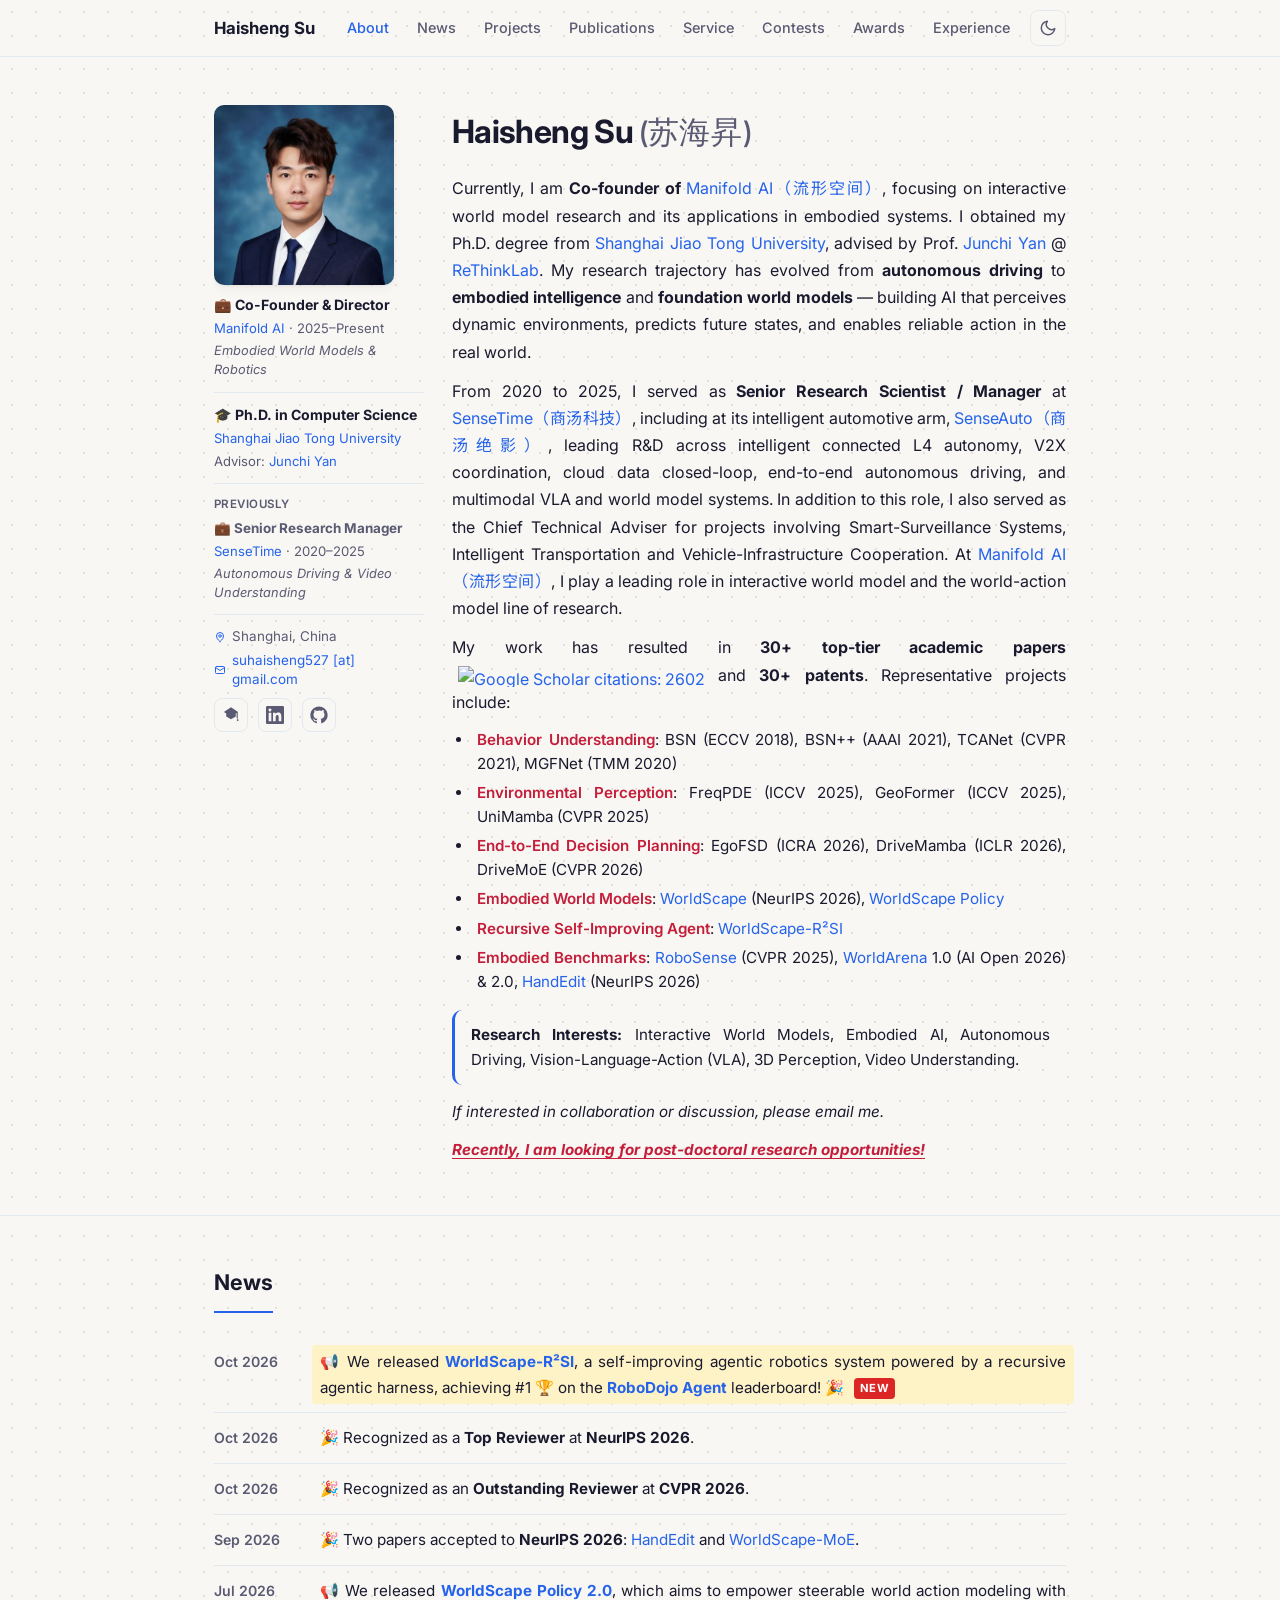
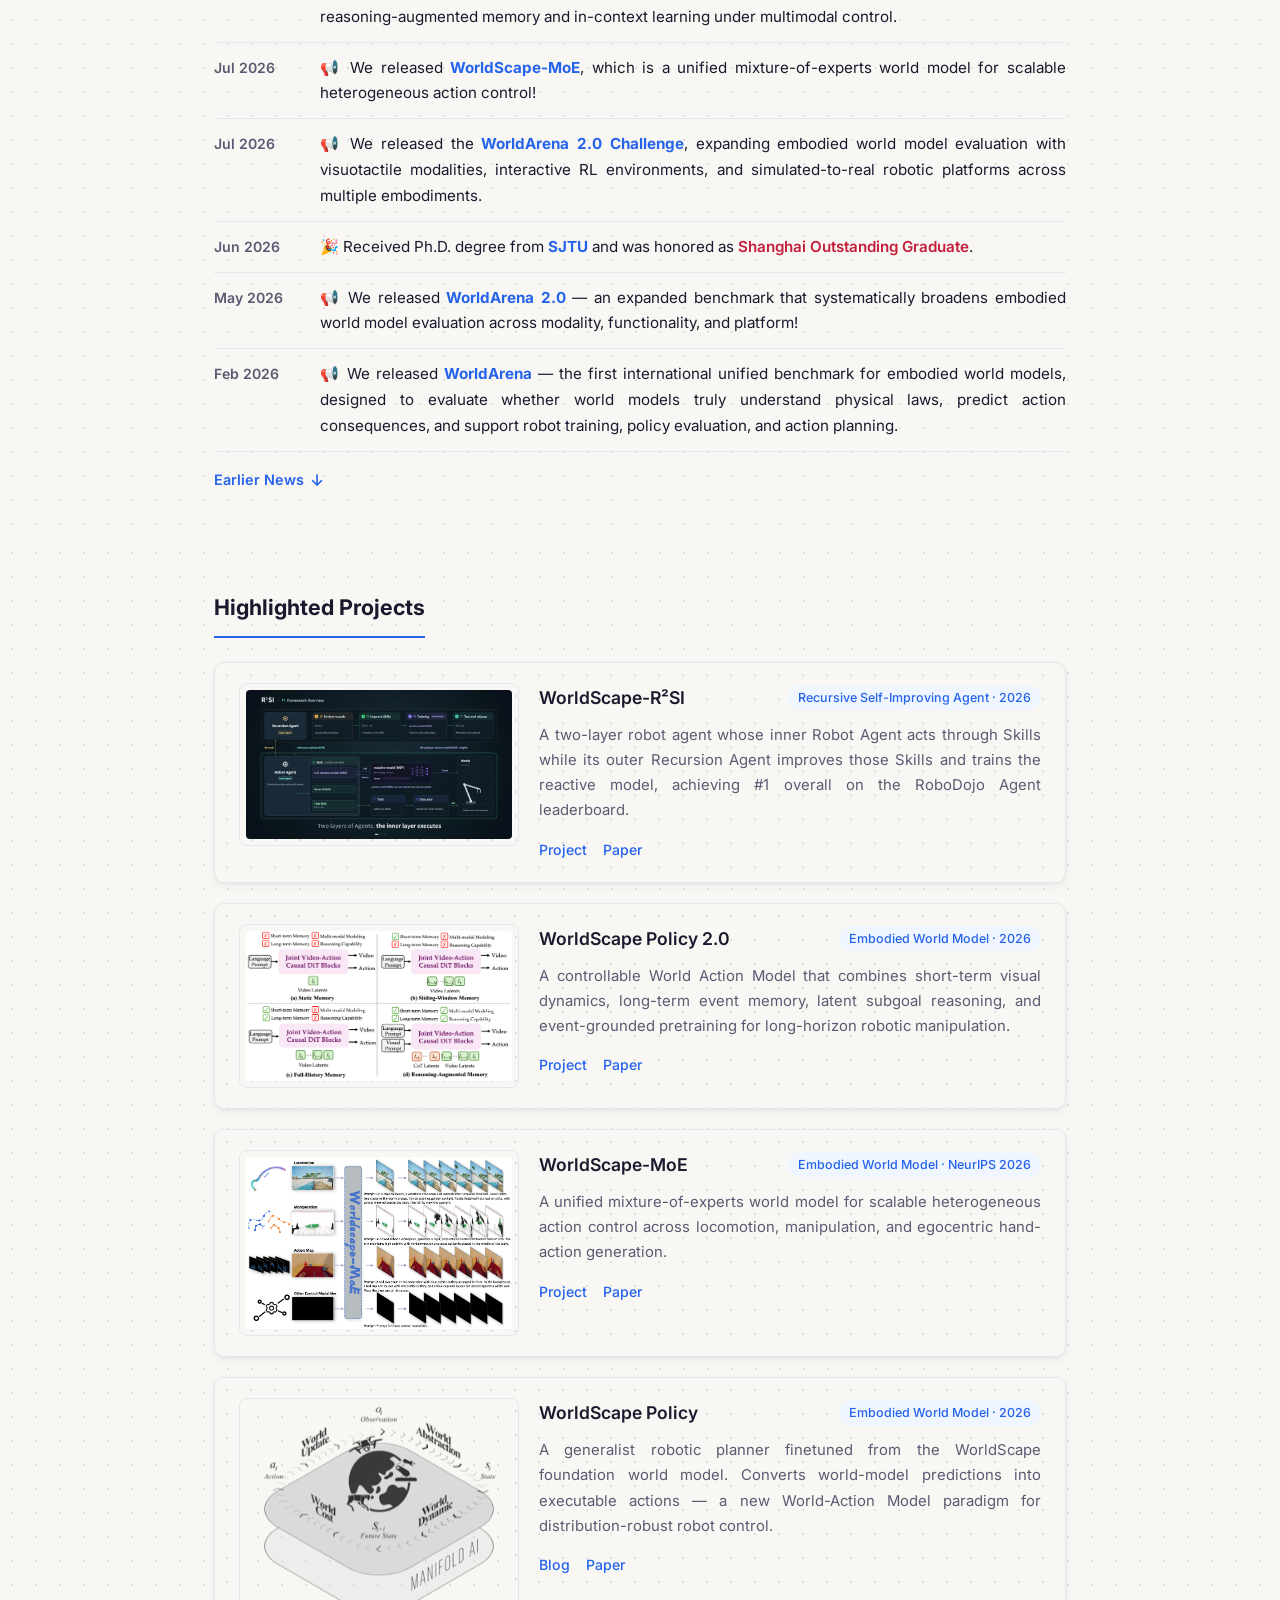
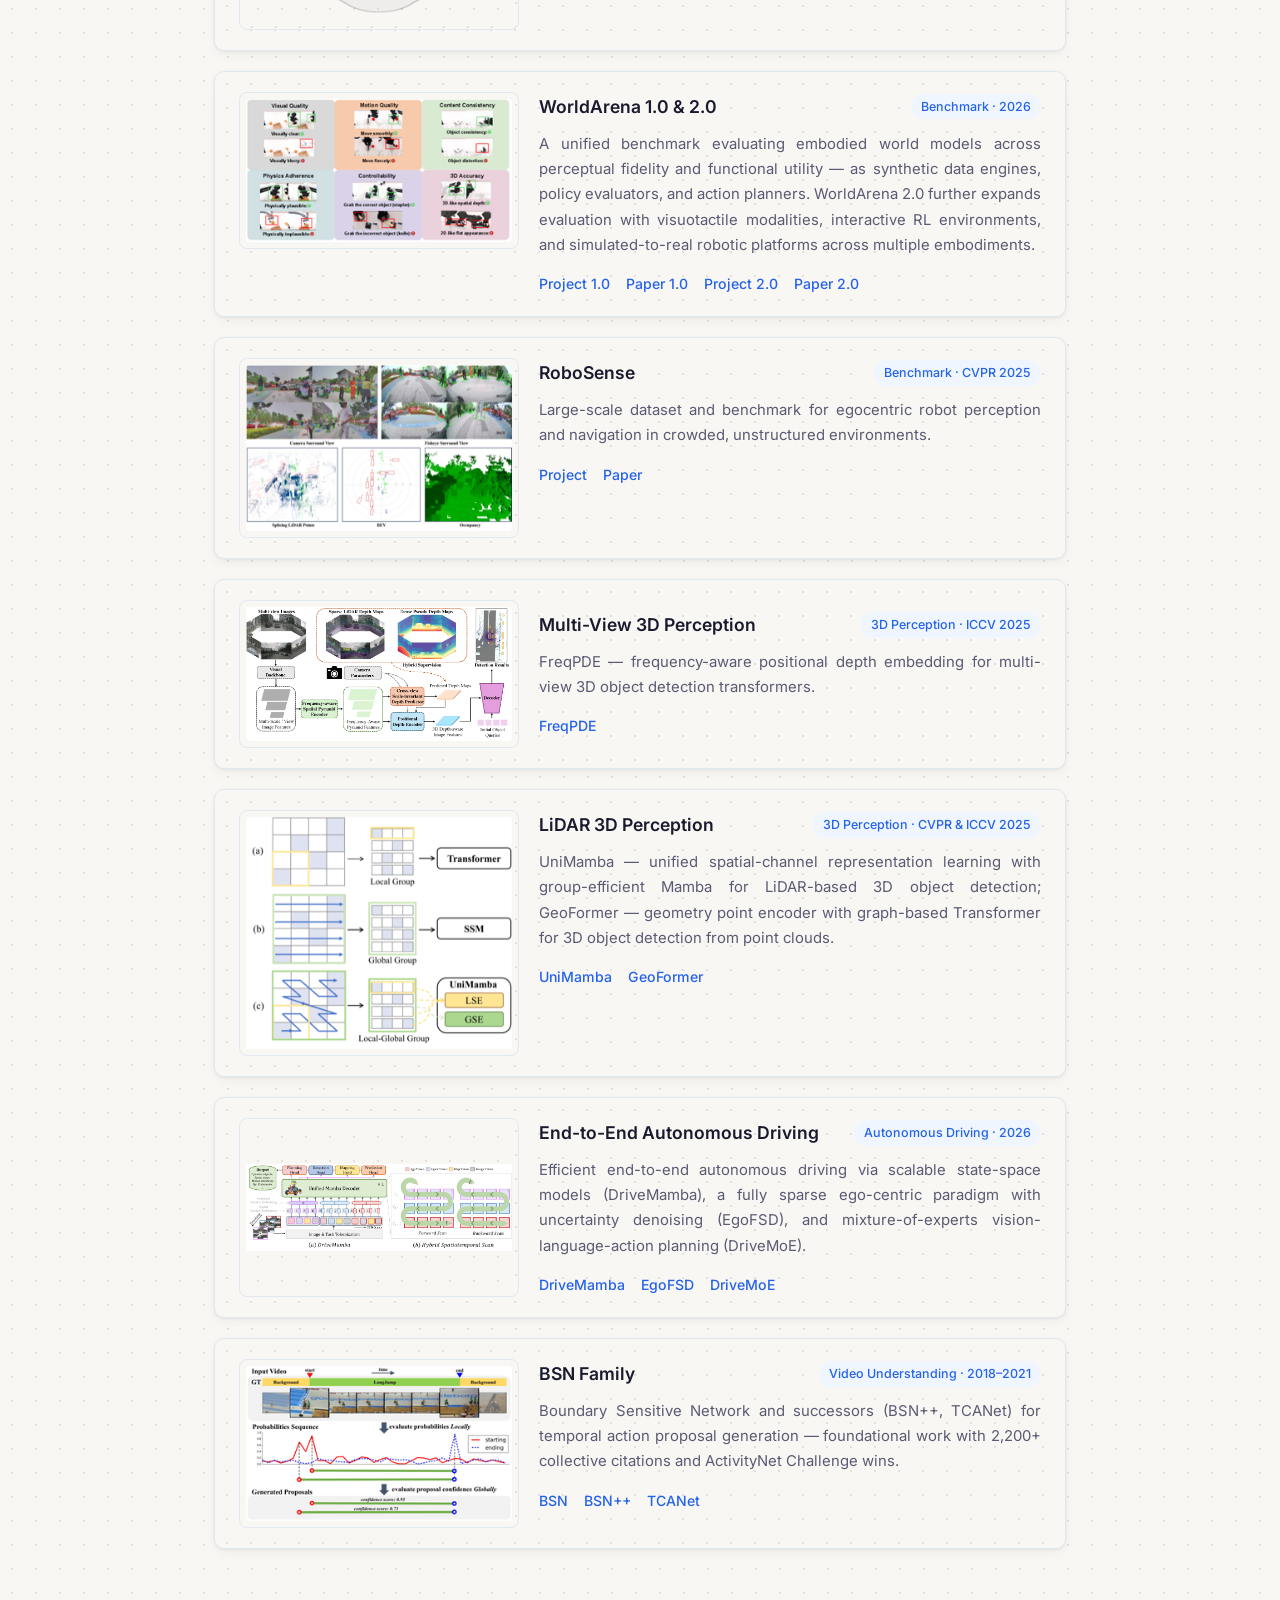
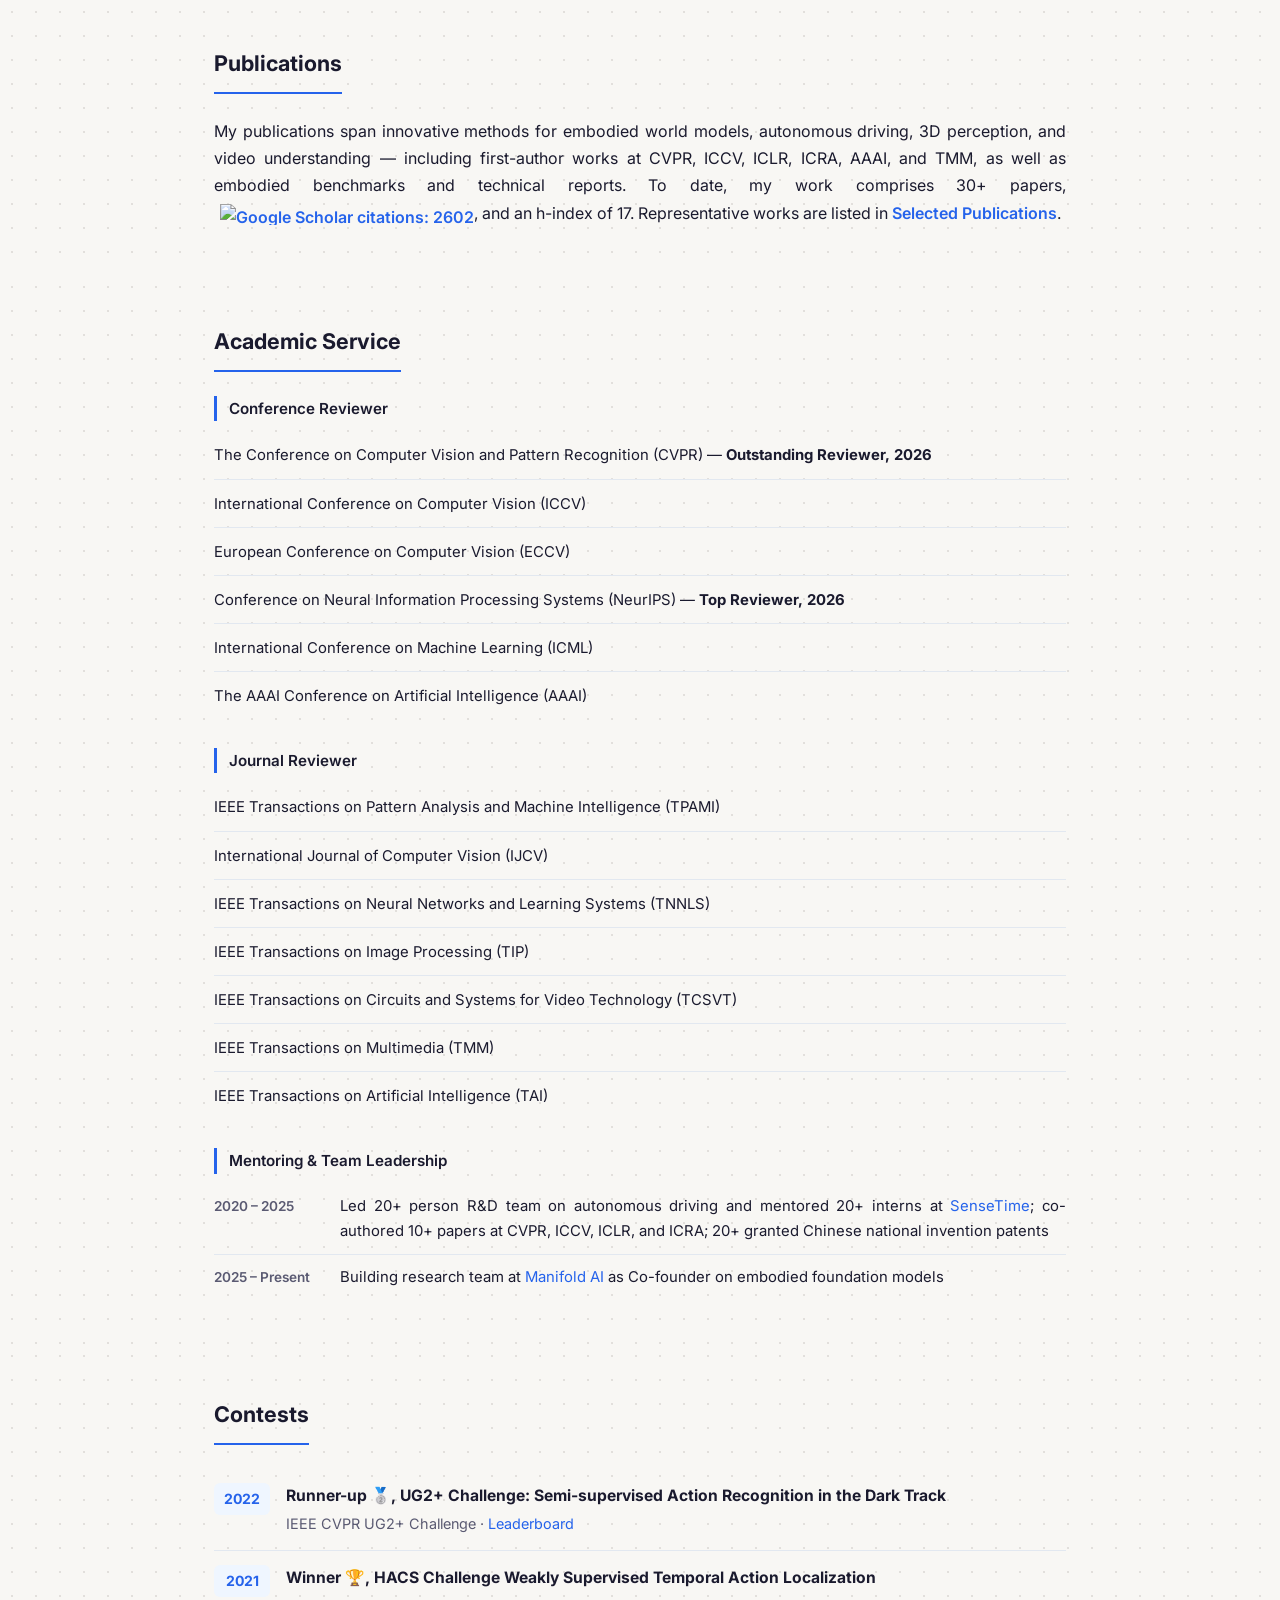
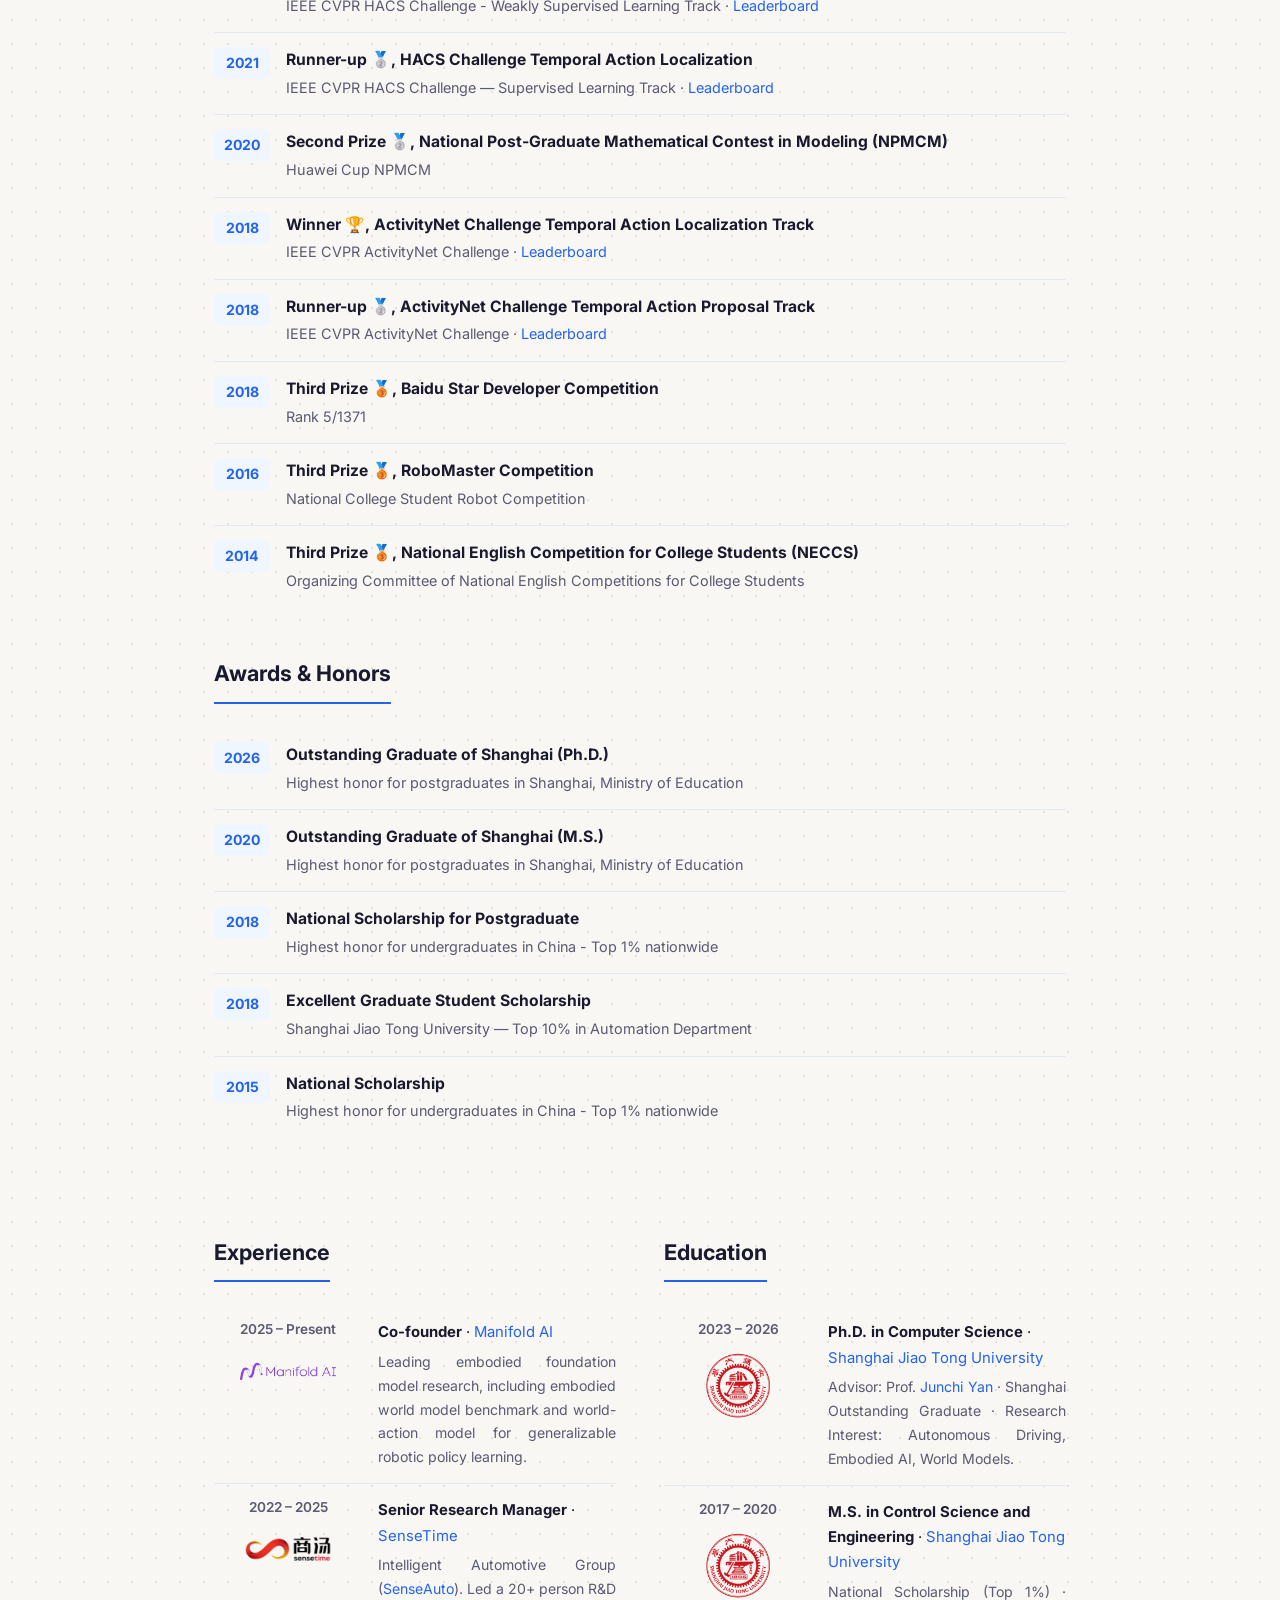
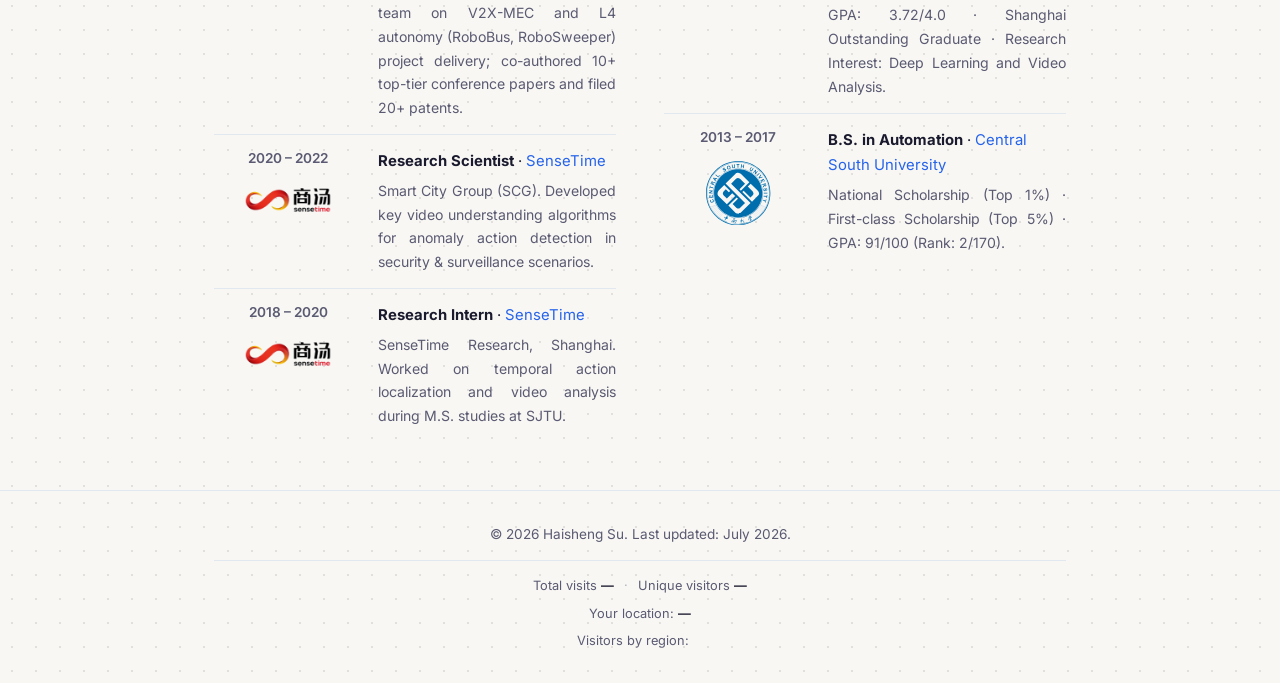
==== index.html @ 8d53e59d "update" ====
<!DOCTYPE html>
<html lang="en">
<head>
  <meta charset="UTF-8">
  <meta name="viewport" content="width=device-width, initial-scale=1.0">
  <meta name="description" content="Haisheng Su - Researcher in Computer Vision, Autonomous Driving, and Embodied AI">
  <meta property="og:title" content="Haisheng Su | Homepage">
  <meta property="og:description" content="Co-founder @ Manifold AI · Ph.D. @ SJTU · Computer Vision, Embodied AI, Autonomous Driving">
  <meta property="og:image" content="assets/avatar.jpg">
  <title>Haisheng Su | Homepage</title>
  <link rel="icon" href="assets/avatar.jpg" type="image/jpeg">
  <link rel="stylesheet" href="css/style.css?v=7">
  <link rel="preconnect" href="https://fonts.googleapis.com">
  <link rel="preconnect" href="https://fonts.gstatic.com" crossorigin>
  <link href="https://fonts.googleapis.com/css2?family=Inter:wght@400;500;600;700&family=Noto+Sans+SC:wght@400;500;600;700&display=swap" rel="stylesheet">
  <link rel="stylesheet" href="https://unpkg.com/leaflet@1.9.4/dist/leaflet.css" integrity="sha256-p4NxAoJBhIIN+hmNHrzRCf9tD/miZyoHS5obTRR9BMY=" crossorigin="">
  <script>
    (function () {
      if (localStorage.getItem('theme') === 'dark') {
        document.documentElement.setAttribute('data-theme', 'dark');
      }
    })();
  </script>
</head>
<body>
  <header class="site-header">
    <nav class="nav">
      <a href="index.html" class="nav-logo">Haisheng Su</a>
      <ul class="nav-links">
        <li><a href="#about">About</a></li>
        <li><a href="#news">News</a></li>
        <li><a href="#projects">Projects</a></li>
        <li><a href="#publications">Publications</a></li>
        <li><a href="#service">Service</a></li>
        <li><a href="#contests">Contests</a></li>
        <li><a href="#awards">Awards</a></li>
        <li><a href="#experience">Experience</a></li>
      </ul>
      <div class="nav-actions">
        <button type="button" class="theme-toggle" aria-label="Switch to dark mode" aria-pressed="false" title="Toggle dark mode">
          <svg class="theme-toggle-icon theme-toggle-icon--moon" viewBox="0 0 24 24" aria-hidden="true">
            <path d="M21 12.79A9 9 0 1 1 11.21 3 7 7 0 0 0 21 12.79z"></path>
          </svg>
          <svg class="theme-toggle-icon theme-toggle-icon--sun" viewBox="0 0 24 24" aria-hidden="true">
            <circle cx="12" cy="12" r="5"></circle>
            <line x1="12" y1="1" x2="12" y2="3"></line>
            <line x1="12" y1="21" x2="12" y2="23"></line>
            <line x1="4.22" y1="4.22" x2="5.64" y2="5.64"></line>
            <line x1="18.36" y1="18.36" x2="19.78" y2="19.78"></line>
            <line x1="1" y1="12" x2="3" y2="12"></line>
            <line x1="21" y1="12" x2="23" y2="12"></line>
            <line x1="4.22" y1="19.78" x2="5.64" y2="18.36"></line>
            <line x1="18.36" y1="5.64" x2="19.78" y2="4.22"></line>
          </svg>
        </button>
        <button class="nav-toggle" aria-label="Toggle menu" aria-expanded="false">
          <span></span><span></span><span></span>
        </button>
      </div>
    </nav>
  </header>

  <main>
    <!-- Hero / About -->
    <section id="about" class="hero">
      <div class="container hero-grid">
        <aside class="hero-sidebar">
          <div class="hero-photo">
            <img src="assets/avatar.jpg" alt="Haisheng Su" width="180" height="180" loading="eager">
            <div class="avatar-placeholder" aria-hidden="true">HS</div>
          </div>
          <div class="hero-meta">
            <p class="hero-role hero-role-primary"><strong>💼 Co-Founder &amp; Director</strong></p>
            <p class="hero-role hero-role-detail"><a href="https://manifoldai.cn/" target="_blank" rel="noopener">Manifold AI</a> · 2025–Present</p>
            <p class="hero-role hero-role-focus">Embodied World Models &amp; Robotics</p>

            <div class="hero-meta-divider" aria-hidden="true"></div>

            <p class="hero-role hero-role-primary"><strong>🎓 Ph.D. in Computer Science</strong></p>
            <p class="hero-role hero-role-detail"><a href="https://www.sjtu.edu.cn/" target="_blank" rel="noopener">Shanghai Jiao Tong University</a></p>
            <p class="hero-role hero-role-detail">Advisor: <a href="https://scholar.google.com/citations?user=ga230VoAAAAJ&amp;hl=en" target="_blank" rel="noopener">Junchi Yan</a></p>

            <div class="hero-meta-divider" aria-hidden="true"></div>

            <p class="hero-role hero-role-label">Previously</p>
            <p class="hero-role hero-role-primary hero-role-muted"><strong>💼 Senior Research Manager</strong></p>
            <p class="hero-role hero-role-detail hero-role-muted"><a href="https://www.sensetime.com/" target="_blank" rel="noopener">SenseTime</a> · 2020–2025</p>
            <p class="hero-role hero-role-focus hero-role-muted">Autonomous Driving &amp; Video Understanding</p>

            <div class="hero-meta-divider" aria-hidden="true"></div>

            <p class="hero-location">Shanghai, China</p>
            <p class="hero-email">
              <a href="mailto:suhaisheng527@gmail.com">suhaisheng527 [at] gmail.com</a>
            </p>
            <div class="hero-links">
              <a href="https://scholar.google.com/citations?user=OFrMZh8AAAAJ" target="_blank" rel="noopener" class="hero-social-link hero-social-link--scholar" aria-label="Google Scholar" title="Google Scholar">
                <svg class="hero-social-icon hero-social-icon--scholar" viewBox="0 0 24 24" aria-hidden="true">
                  <path d="M12 2.75 3.5 8.25 12 13.75 20.5 8.25 12 2.75z"></path>
                  <path d="M6.25 9.5v4.35L12 17l5.75-3.15V9.5L12 12.65 6.25 9.5z"></path>
                  <path d="M18.75 8.25v7.1l1.35 1.9V8.25h-1.35z"></path>
                  <circle cx="20.1" cy="18.1" r="1.15"></circle>
                </svg>
              </a>
              <a href="https://www.linkedin.com/in/suhaisheng/" target="_blank" rel="noopener" class="hero-social-link" aria-label="LinkedIn" title="LinkedIn">
                <svg class="hero-social-icon" viewBox="0 0 24 24" aria-hidden="true">
                  <path d="M20.447 20.452h-3.554v-5.569c0-1.328-.027-3.037-1.852-3.037-1.853 0-2.136 1.445-2.136 2.939v5.667H9.351V9h3.414v1.561h.046c.477-.9 1.637-1.85 3.37-1.85 3.601 0 4.267 2.37 4.267 5.455v6.286zM5.337 7.433c-1.144 0-2.063-.926-2.063-2.065 0-1.138.92-2.063 2.063-2.063 1.14 0 2.064.925 2.064 2.063 0 1.139-.925 2.065-2.064 2.065zm1.782 13.019H3.555V9h3.564v11.452zM22.225 0H1.771C.792 0 0 .774 0 1.729v20.542C0 23.227.792 24 1.771 24h20.451C23.2 24 24 23.227 24 22.271V1.729C24 .774 23.2 0 22.222 0h.003z"></path>
                </svg>
              </a>
              <a href="https://github.com/suhaisheng" target="_blank" rel="noopener" class="hero-social-link" aria-label="GitHub" title="GitHub">
                <svg class="hero-social-icon" viewBox="0 0 24 24" aria-hidden="true">
                  <path d="M12 .7a11.5 11.5 0 0 0-3.64 22.41c.58.11.79-.25.79-.56v-2.23c-3.22.7-3.9-1.37-3.9-1.37-.52-1.34-1.28-1.69-1.28-1.69-1.05-.72.08-.7.08-.7 1.16.08 1.77 1.19 1.77 1.19 1.03 1.77 2.7 1.26 3.36.96.1-.75.4-1.26.73-1.55-2.57-.29-5.27-1.28-5.27-5.68 0-1.26.45-2.28 1.19-3.09-.12-.29-.52-1.46.11-3.05 0 0 .97-.31 3.16 1.18A10.97 10.97 0 0 1 12 6.13c.98 0 1.96.13 2.88.39 2.2-1.49 3.16-1.18 3.16-1.18.63 1.59.23 2.76.11 3.05.74.81 1.19 1.83 1.19 3.09 0 4.41-2.71 5.38-5.29 5.67.42.36.79 1.07.79 2.16v3.24c0 .31.21.68.79.56A11.5 11.5 0 0 0 12 .7z"></path>
                </svg>
              </a>
            </div>
          </div>
        </aside>
        <div class="hero-content">
          <h1>Haisheng Su <span class="name-cn-paren">(</span><span class="name-cn-text">苏海昇</span><span class="name-cn-paren">)</span></h1>
          <div class="hero-bio prose">
            <p>
              Currently, I am <strong>Co-founder of <a href="https://manifoldai.cn/" target="_blank" rel="noopener">Manifold AI（流形空间）</a></strong>, focusing on interactive world model research
              and its applications in embodied systems.
              I obtained my Ph.D. degree from
              <strong><a href="https://www.sjtu.edu.cn/" target="_blank" rel="noopener">Shanghai Jiao Tong University</a></strong>, advised by Prof. <a href="https://scholar.google.com/citations?user=ga230VoAAAAJ&amp;hl=en" target="_blank" rel="noopener">Junchi Yan</a> @ <a href="https://thinklab.sjtu.edu.cn/" target="_blank" rel="noopener">ReThinkLab</a>.
              My research trajectory has evolved from <strong>autonomous driving</strong>
              to <strong>embodied intelligence</strong> and <strong>foundation world models</strong> — building
              AI that perceives dynamic environments, predicts future states, and enables reliable action
              in the real world.
            </p>
            <p>
              From 2020 to 2025, I served as <strong>Senior Research Scientist / Manager</strong> at
              <a href="https://www.sensetime.com/" target="_blank" rel="noopener">SenseTime（商汤科技）</a>,
              including at its intelligent automotive arm,
              <strong><a href="https://www.senseauto.com/" target="_blank" rel="noopener">SenseAuto（商汤绝影）</a></strong>,
              leading R&amp;D across intelligent connected L4 autonomy, V2X coordination,
              cloud data closed-loop, end-to-end autonomous driving, and
              multimodal VLA and world model systems.
              In addition to this role, I also served as the Chief Technical Adviser for projects involving
              Smart-Surveillance Systems, Intelligent Transportation and Vehicle-Infrastructure Cooperation.
              At <strong><a href="https://manifoldai.cn/" target="_blank" rel="noopener">Manifold AI（流形空间）</a></strong>,
              I play a leading role in interactive world model and the world-action model line of research.
            </p>
            <p>
              My work has resulted in <strong>30+ top-tier academic papers</strong>
              <a class="scholar-live-badge" href="https://scholar.google.com/citations?user=OFrMZh8AAAAJ" target="_blank" rel="noopener" aria-label="View live Google Scholar citations">
                <img src="https://img.shields.io/endpoint?url=https%3A%2F%2Fgoogle-scholar-badge.vercel.app%2Fcitations%3Fuser%3DOFrMZh8AAAAJ&amp;v=2602" alt="Google Scholar citations: 2602">
              </a> and <strong>30+ patents</strong>.
              Representative projects include:
            </p>
            <ul class="rep-project-list">
              <li><span class="topic-red">Behavior Understanding</span>: BSN (ECCV 2018), BSN++ (AAAI 2021), TCANet (CVPR 2021), MGFNet (TMM 2020)</li>
              <li><span class="topic-red">Environmental Perception</span>: FreqPDE (ICCV 2025), GeoFormer (ICCV 2025), UniMamba (CVPR 2025)</li>
              <li><span class="topic-red">End-to-End Decision Planning</span>: EgoFSD (ICRA 2026), DriveMamba (ICLR 2026), DriveMoE (CVPR 2026)</li>
              <li><span class="topic-red">Embodied World Models</span>: <a href="https://worldscape-moe.com/" target="_blank" rel="noopener">WorldScape</a> (NeurIPS 2026), <a href="https://manifoldai-research.github.io/WorldScape-Policy/" target="_blank" rel="noopener">WorldScape Policy</a></li>
              <li><span class="topic-red">Recursive Self-Improving Agent</span>: <a href="https://r2si.worldscape.io/" target="_blank" rel="noopener">WorldScape-R²SI</a></li>
              <li><span class="topic-red">Embodied Benchmarks</span>: <a href="https://github.com/suhaisheng/robosense" target="_blank" rel="noopener">RoboSense</a> (CVPR 2025), <a href="https://world-arena.ai/" target="_blank" rel="noopener">WorldArena</a> 1.0 (AI Open 2026) &amp; 2.0, <a href="https://handedit.github.io/" target="_blank" rel="noopener">HandEdit</a> (NeurIPS 2026)</li>
            </ul>
            <p class="research-interests">
              <strong>Research Interests:</strong>
              Interactive World Models, Embodied AI, Autonomous Driving, Vision-Language-Action (VLA),
              3D Perception, Video Understanding.
            </p>
            <p class="bio-contact">
              <em>If interested in collaboration or discussion, please email me.</em>
            </p>
            <p class="bio-highlight">
              <strong>Recently, I am looking for post-doctoral research opportunities!</strong>
            </p>
          </div>
        </div>
      </div>
    </section>

    <!-- News -->
    <section id="news" class="section">
      <div class="container">
        <h2 class="section-title">News</h2>
        <ul class="news-list" id="news-list">
          <li class="news-item news-new">
            <span class="news-date">Oct 2026</span>
            <span class="news-content">
              📢 We released <strong><a href="https://r2si.worldscape.io/" target="_blank" rel="noopener">WorldScape-R²SI</a></strong>,
              a self-improving agentic robotics system powered by a recursive agentic harness,
              achieving #1 🏆 on the <strong><a href="https://robodojo-benchmark.com/leaderboard#news" target="_blank" rel="noopener">RoboDojo Agent</a></strong> leaderboard! 🎉
              <span class="badge">NEW</span>
            </span>
          </li>
          <li class="news-item">
            <span class="news-date">Oct 2026</span>
            <span class="news-content">
              🎉 Recognized as a <strong>Top Reviewer</strong> at <strong>NeurIPS 2026</strong>.
            </span>
          </li>
          <li class="news-item">
            <span class="news-date">Oct 2026</span>
            <span class="news-content">
              🎉 Recognized as an <strong>Outstanding Reviewer</strong> at <strong>CVPR 2026</strong>.
            </span>
          </li>
          <li class="news-item">
            <span class="news-date">Sep 2026</span>
            <span class="news-content">
              🎉 Two papers accepted to <strong>NeurIPS 2026</strong>:
              <a href="https://handedit.github.io/" target="_blank" rel="noopener">HandEdit</a> and
              <a href="https://worldscape-moe.com/" target="_blank" rel="noopener">WorldScape-MoE</a>.
            </span>
          </li>
          <li class="news-item">
            <span class="news-date">Jul 2026</span>
            <span class="news-content">
              📢 We released <strong><a href="https://manifoldai-research.github.io/WorldScape-Policy/" target="_blank" rel="noopener">WorldScape Policy 2.0</a></strong>,
              which aims to empower steerable world action modeling with reasoning-augmented memory
              and in-context learning under multimodal control.
            </span>
          </li>
          <li class="news-item">
            <span class="news-date">Jul 2026</span>
            <span class="news-content">
              📢 We released <strong><a href="https://worldscape-moe.com/" target="_blank" rel="noopener">WorldScape-MoE</a></strong>,
              which is a unified mixture-of-experts world model for
              scalable heterogeneous action control!
            </span>
          </li>
          <li class="news-item">
            <span class="news-date">Jul 2026</span>
            <span class="news-content">
              📢 We released the <strong><a href="http://iros2026challenge.world-arena.ai/" target="_blank" rel="noopener">WorldArena 2.0 Challenge</a></strong>,
              expanding embodied world model evaluation with visuotactile modalities,
              interactive RL environments, and
              simulated-to-real robotic platforms across multiple embodiments.
            </span>
          </li>
          <li class="news-item">
            <span class="news-date">Jun 2026</span>
            <span class="news-content">
              🎉 Received Ph.D. degree from <strong><a href="https://www.sjtu.edu.cn/" target="_blank" rel="noopener">SJTU</a></strong> and was honored as
              <strong class="topic-red">Shanghai Outstanding Graduate</strong>.
            </span>
          </li>
          <li class="news-item">
            <span class="news-date">May 2026</span>
            <span class="news-content">
              📢 We released <strong><a href="https://world-arena.ai/" target="_blank" rel="noopener">WorldArena 2.0</a></strong> —
              an expanded benchmark that systematically broadens embodied world model evaluation across
              modality, functionality, and platform!
              <!-- from vision-only to visuotactile perception,
              from offline policy evaluation and planning to interactive RL environments, and from
              simulators to simulated and real-world robotic testbeds across multiple embodiments. -->
            </span>
          </li>
          <li class="news-item">
            <span class="news-date">Feb 2026</span>
            <span class="news-content">
              📢 We released <strong><a href="https://world-arena.ai/" target="_blank" rel="noopener">WorldArena</a></strong> —
              the first international unified benchmark for embodied world models, designed to evaluate
              whether world models truly understand physical laws, predict action consequences, and support
              robot training, policy evaluation, and action planning.
            </span>
          </li>
          <li class="news-item">
            <span class="news-date">Feb 2026</span>
            <span class="news-content">
              📢 We released <strong><a href="https://manifoldai-research.github.io/WorldScape-Policy/" target="_blank" rel="noopener">WorldScape Policy</a></strong> —
              a generalist robotic planner built on foundation world models, pioneering the World-Action Model paradigm.
            </span>
          </li>
          <li class="news-item">
            <span class="news-date">Feb 2026</span>
            <span class="news-content">
              🎉 Paper accepted to <strong>CVPR 2026</strong>:
              <a href="https://github.com/Thinklab-SJTU/DriveMoE" target="_blank" rel="noopener">DriveMoE</a>.
            </span>
          </li>
          <li class="news-item">
            <span class="news-date">Jan 2026</span>
            <span class="news-content">
              🎉 First-author papers accepted to <strong>ICLR 2026</strong> (<a href="https://arxiv.org/abs/2602.13301" target="_blank" rel="noopener">DriveMamba</a>) and
              <strong>ICRA 2026</strong> (<a href="https://arxiv.org/abs/2409.09777" target="_blank" rel="noopener">EgoFSD</a>).
            </span>
          </li>
          <li class="news-item">
            <span class="news-date">Jul 2025</span>
            <span class="news-content">
              🧑‍💻 Co-founded <strong><a href="https://manifoldai.cn/" target="_blank" rel="noopener">Manifold AI</a></strong> and start leading the development of
              foundation world models and embodied AI systems.
            </span>
          </li>
          <li class="news-item">
            <span class="news-date">Jul 2025</span>
            <span class="news-content">
              🧑‍💻 Completed tenure at <strong>SenseTime</strong> (2020–2025), after leading R&amp;D across
              L4 autonomy, V2X, cloud data closed-loop, end-to-end driving, and multimodal VLA and world models.
            </span>
          </li>
          <li class="news-item">
            <span class="news-date">Jun 2025</span>
            <span class="news-content">
              🎉 Two first-author papers accepted to <strong>ICCV 2025</strong>:
              <a href="https://openaccess.thecvf.com/content/ICCV2025/papers/Su_FreqPDE_Rethinking_Positional_Depth_Embedding_for_Multi-View_3D_Object_Detection_ICCV_2025_paper.pdf" target="_blank" rel="noopener">FreqPDE</a> and
              <a href="https://openaccess.thecvf.com/content/ICCV2025/papers/Jin_GeoFormer_Geometry_Point_Encoder_for_3D_Object_Detection_with_Graph-based_ICCV_2025_paper.pdf" target="_blank" rel="noopener">GeoFormer</a>.
            </span>
          </li>
          <li class="news-item">
            <span class="news-date">Feb 2025</span>
            <span class="news-content">
              🎉 Two first-author papers accepted to <strong>CVPR 2025</strong>:
              <a href="https://github.com/suhaisheng/robosense" target="_blank" rel="noopener">RoboSense</a> and
              <a href="https://arxiv.org/abs/2503.12009" target="_blank" rel="noopener">UniMamba</a>.
            </span>
          </li>
          <li class="news-item">
            <span class="news-date">Jun 2021</span>
            <span class="news-content">
              🎉 We won the first place 🏆 in the
              <strong><a href="http://hacs.csail.mit.edu/challenge.html" target="_blank" rel="noopener">HACS Challenge</a></strong>,
              hosted by a CVPR workshop. Congratulations!
            </span>
          </li>
          <li class="news-item">
            <span class="news-date">Apr 2020</span>
            <span class="news-content">
              🧑‍💻 Joined <strong>SenseTime</strong> as Research Scientist.
            </span>
          </li>
          <li class="news-item">
            <span class="news-date">Mar 2020</span>
            <span class="news-content">
              🎉 Graduated with M.S. degree from <strong><a href="https://www.sjtu.edu.cn/" target="_blank" rel="noopener">SJTU</a></strong>
              and was honored as <strong class="topic-red">Shanghai Outstanding Graduate</strong>.
            </span>
          </li>
        </ul>
        <button class="news-toggle" id="news-toggle" type="button" aria-controls="news-list" aria-expanded="false" hidden>
          <span class="news-toggle-label">Earlier News</span>
          <span class="news-toggle-icon" aria-hidden="true">↓</span>
        </button>
      </div>
    </section>

    <!-- Projects -->
    <section id="projects" class="section section-alt">
      <div class="container">
        <h2 class="section-title">Highlighted Projects</h2>
        <div class="card-grid">
          <article class="card">
            <div class="card-media">
              <img class="card-thumb" src="assets/projects/worldscape-r2si.jpg" alt="WorldScape-R²SI framework overview" width="1600" height="900" loading="lazy">
            </div>
            <div class="card-body">
            <div class="card-header">
              <h3>WorldScape-R²SI</h3>
              <span class="card-tag">Recursive Self-Improving Agent · 2026</span>
            </div>
            <p>
              A two-layer robot agent whose inner Robot Agent acts through Skills while its outer
              Recursion Agent improves those Skills and trains the reactive model, achieving #1 overall
              on the RoboDojo Agent leaderboard.
            </p>
            <div class="card-links">
              <a href="https://r2si.worldscape.io/" target="_blank" rel="noopener">Project</a>
              <a href="https://r2si.worldscape.io/report.pdf" target="_blank" rel="noopener">Paper</a>
            </div>
            </div>
          </article>
          <article class="card">
            <div class="card-media">
              <img class="card-thumb" src="assets/projects/worldscape-policy-2-overview.png" alt="WorldScape Policy 2.0 overview" width="664" height="375" loading="lazy">
            </div>
            <div class="card-body">
            <div class="card-header">
              <h3>WorldScape Policy 2.0</h3>
              <span class="card-tag">Embodied World Model · 2026</span>
            </div>
            <p>
              A controllable World Action Model that combines short-term visual dynamics,
              long-term event memory, latent subgoal reasoning, and event-grounded pretraining
              for long-horizon robotic manipulation.
            </p>
            <div class="card-links">
              <a href="https://manifoldai-research.github.io/WorldScape-Policy/" target="_blank" rel="noopener">Project</a>
              <a href="https://manifoldai-research.github.io/WorldScape-Policy/assets/docs/worldscape-policy-2.pdf" target="_blank" rel="noopener">Paper</a>
            </div>
            </div>
          </article>
          <article class="card">
            <div class="card-media">
              <img class="card-thumb" src="assets/projects/worldscape-moe.png" alt="WorldScape-MoE Fig. 1 overview" width="907" height="587" loading="lazy">
            </div>
            <div class="card-body">
            <div class="card-header">
              <h3>WorldScape-MoE</h3>
              <span class="card-tag">Embodied World Model · NeurIPS 2026</span>
            </div>
            <p>
              A unified mixture-of-experts world model for scalable heterogeneous action control across locomotion,
              manipulation, and egocentric hand-action generation.
            </p>
            <div class="card-links">
              <a href="https://worldscape-moe.com/" target="_blank" rel="noopener">Project</a>
              <a href="https://arxiv.org/abs/2607.03964" target="_blank" rel="noopener">Paper</a>
            </div>
            </div>
          </article>
          <article class="card">
            <div class="card-media">
              <img class="card-thumb" src="assets/projects/worldscape-policy.png" alt="WorldScape Policy teaser figure" width="320" height="262" loading="lazy">
            </div>
            <div class="card-body">
            <div class="card-header">
              <h3>WorldScape Policy</h3>
              <span class="card-tag">Embodied World Model · 2026</span>
            </div>
            <p>
              A generalist robotic planner finetuned from the WorldScape foundation world model.
              Converts world-model predictions into executable actions — a new World-Action Model
              paradigm for distribution-robust robot control.
            </p>
            <div class="card-links">
              <a href="https://manifoldai.cn/blogs/WorldScapePolicy.html" target="_blank" rel="noopener">Blog</a>
              <a href="https://manifoldai.cn/assets/file/WorldScapePolicy.pdf" target="_blank" rel="noopener">Paper</a>
            </div>
            </div>
          </article>
          <article class="card">
            <div class="card-media">
              <img class="card-thumb" src="assets/projects/worldarena.png" alt="WorldArena teaser figure" width="320" height="172" loading="lazy">
            </div>
            <div class="card-body">
            <div class="card-header">
              <h3>WorldArena 1.0 &amp; 2.0</h3>
              <span class="card-tag">Benchmark · 2026</span>
            </div>
            <p>
              A unified benchmark evaluating embodied world models across perceptual fidelity
              and functional utility — as synthetic data engines, policy evaluators, and action planners.
              WorldArena 2.0 further expands evaluation with visuotactile modalities, interactive RL
              environments, and simulated-to-real robotic platforms across multiple embodiments.
            </p>
            <div class="card-links">
              <a href="https://world-arena.ai/" target="_blank" rel="noopener">Project 1.0</a>
              <a href="https://arxiv.org/abs/2602.08971" target="_blank" rel="noopener">Paper 1.0</a>
              <a href="https://v2.world-arena.ai/" target="_blank" rel="noopener">Project 2.0</a>
              <a href="https://arxiv.org/abs/2605.17912" target="_blank" rel="noopener">Paper 2.0</a>
            </div>
            </div>
          </article>
          <article class="card">
            <div class="card-media">
              <img class="card-thumb" src="assets/projects/robosense.png" alt="RoboSense teaser figure" width="320" height="200" loading="lazy">
            </div>
            <div class="card-body">
            <div class="card-header">
              <h3>RoboSense</h3>
              <span class="card-tag">Benchmark · CVPR 2025</span>
            </div>
            <p>
              Large-scale dataset and benchmark for egocentric robot perception and navigation
              in crowded, unstructured environments.
            </p>
            <div class="card-links">
              <a href="https://github.com/suhaisheng/robosense" target="_blank" rel="noopener">Project</a>
              <a href="https://arxiv.org/abs/2408.15503" target="_blank" rel="noopener">Paper</a>
            </div>
            </div>
          </article>
          <article class="card card--stretch-media">
            <div class="card-media">
              <img class="card-thumb" src="assets/projects/freqpde.png" alt="Multi-View 3D Perception teaser figure" width="1028" height="517" loading="lazy">
            </div>
            <div class="card-body">
            <div class="card-header">
              <h3>Multi-View 3D Perception</h3>
              <span class="card-tag">3D Perception · ICCV 2025</span>
            </div>
            <p>
              FreqPDE — frequency-aware positional depth embedding for multi-view
              3D object detection transformers.
            </p>
            <div class="card-links">
              <a href="https://arxiv.org/abs/2510.15385" target="_blank" rel="noopener">FreqPDE</a>
            </div>
            </div>
          </article>
          <article class="card">
            <div class="card-media">
              <img class="card-thumb" src="assets/projects/unimamba.png" alt="LiDAR 3D Perception teaser figure" width="320" height="279" loading="lazy">
            </div>
            <div class="card-body">
            <div class="card-header">
              <h3>LiDAR 3D Perception</h3>
              <span class="card-tag">3D Perception · CVPR &amp; ICCV 2025</span>
            </div>
            <p>
              UniMamba — unified spatial-channel representation learning with group-efficient Mamba
              for LiDAR-based 3D object detection; GeoFormer — geometry point encoder with graph-based
              Transformer for 3D object detection from point clouds.
            </p>
            <div class="card-links">
              <a href="https://arxiv.org/abs/2503.12009" target="_blank" rel="noopener">UniMamba</a>
              <a href="https://openaccess.thecvf.com/content/ICCV2025/papers/Jin_GeoFormer_Geometry_Point_Encoder_for_3D_Object_Detection_with_Graph-based_ICCV_2025_paper.pdf" target="_blank" rel="noopener">GeoFormer</a>
            </div>
            </div>
          </article>
          <article class="card card--stretch-media">
            <div class="card-media">
              <img class="card-thumb" src="assets/projects/drivemamba-fig2.png" alt="DriveMamba framework overview (Figure 2)" width="947" height="310" loading="lazy">
            </div>
            <div class="card-body">
            <div class="card-header">
              <h3>End-to-End Autonomous Driving</h3>
              <span class="card-tag">Autonomous Driving · 2026</span>
            </div>
            <p>
              Efficient end-to-end autonomous driving via scalable state-space models (DriveMamba),
              a fully sparse ego-centric paradigm with uncertainty denoising (EgoFSD), and
              mixture-of-experts vision-language-action planning (DriveMoE).
            </p>
            <div class="card-links">
              <a href="https://arxiv.org/abs/2602.13301" target="_blank" rel="noopener">DriveMamba</a>
              <a href="https://arxiv.org/abs/2409.09777" target="_blank" rel="noopener">EgoFSD</a>
              <a href="https://github.com/Thinklab-SJTU/DriveMoE" target="_blank" rel="noopener">DriveMoE</a>
            </div>
            </div>
          </article>
          <article class="card">
            <div class="card-media">
              <img class="card-thumb" src="assets/projects/bsn-family.png" alt="BSN Family teaser figure" width="320" height="187" loading="lazy">
            </div>
            <div class="card-body">
            <div class="card-header">
              <h3>BSN Family</h3>
              <span class="card-tag">Video Understanding · 2018–2021</span>
            </div>
            <p>
              Boundary Sensitive Network and successors (BSN++, TCANet) for temporal action
              proposal generation — foundational work with 2,200+ collective citations and
              ActivityNet Challenge wins.
            </p>
            <div class="card-links">
              <a href="https://arxiv.org/abs/1806.02964" target="_blank" rel="noopener">BSN</a>
              <a href="https://arxiv.org/abs/2009.07641" target="_blank" rel="noopener">BSN++</a>
              <a href="https://arxiv.org/abs/2103.13141" target="_blank" rel="noopener">TCANet</a>
            </div>
            </div>
          </article>
        </div>
      </div>
    </section>

    <!-- Publications -->
    <section id="publications" class="section">
      <div class="container">
        <h2 class="section-title">Publications</h2>
        <p class="publications-intro prose">
          My publications span innovative methods for embodied world models, autonomous driving,
          3D perception, and video understanding — including first-author works at CVPR, ICCV, ICLR, ICRA,
          AAAI, and TMM, as well as embodied benchmarks and technical reports.
          To date, my work comprises 30+ papers,
          <a class="scholar-live-badge" href="https://scholar.google.com/citations?user=OFrMZh8AAAAJ" target="_blank" rel="noopener" aria-label="View live Google Scholar citations">
            <img src="https://img.shields.io/endpoint?url=https%3A%2F%2Fgoogle-scholar-badge.vercel.app%2Fcitations%3Fuser%3DOFrMZh8AAAAJ&amp;v=2602" alt="Google Scholar citations: 2602">
          </a>, and an h-index of 17.
          Representative works are listed in
          <a href="publications.html">Selected Publications</a>.
        </p>
      </div>
    </section>

    <!-- Academic Service -->
    <section id="service" class="section section-alt">
      <div class="container">
        <h2 class="section-title">Academic Service</h2>

        <div class="service-group">
          <h3 class="service-category">Conference Reviewer</h3>
          <ul class="service-list">
            <li class="service-item service-item--full">
              <span class="service-content">The Conference on Computer Vision and Pattern Recognition (CVPR) — <strong>Outstanding Reviewer, 2026</strong></span>
            </li>
            <li class="service-item service-item--full">
              <span class="service-content">International Conference on Computer Vision (ICCV)</span>
            </li>
            <li class="service-item service-item--full">
              <span class="service-content">European Conference on Computer Vision (ECCV)</span>
            </li>
            <li class="service-item service-item--full">
              <span class="service-content">Conference on Neural Information Processing Systems (NeurIPS) — <strong>Top Reviewer, 2026</strong></span>
            </li>
            <li class="service-item service-item--full">
              <span class="service-content">International Conference on Machine Learning (ICML)</span>
            </li>
            <li class="service-item service-item--full">
              <span class="service-content">The AAAI Conference on Artificial Intelligence (AAAI)</span>
            </li>
          </ul>
        </div>

        <div class="service-group">
          <h3 class="service-category">Journal Reviewer</h3>
          <ul class="service-list">
            <li class="service-item service-item--full">
              <span class="service-content">IEEE Transactions on Pattern Analysis and Machine Intelligence (TPAMI)</span>
            </li>
            <li class="service-item service-item--full">
              <span class="service-content">International Journal of Computer Vision (IJCV)</span>
            </li>
            <li class="service-item service-item--full">
              <span class="service-content">IEEE Transactions on Neural Networks and Learning Systems (TNNLS)</span>
            </li>
            <li class="service-item service-item--full">
              <span class="service-content">IEEE Transactions on Image Processing (TIP)</span>
            </li>
            <li class="service-item service-item--full">
              <span class="service-content">IEEE Transactions on Circuits and Systems for Video Technology (TCSVT)</span>
            </li>
            <li class="service-item service-item--full">
              <span class="service-content">IEEE Transactions on Multimedia (TMM)</span>
            </li>
            <li class="service-item service-item--full">
              <span class="service-content">IEEE Transactions on Artificial Intelligence (TAI)</span>
            </li>
          </ul>
        </div>

        <div class="service-group">
          <h3 class="service-category">Mentoring &amp; Team Leadership</h3>
          <ul class="service-list">
            <li class="service-item">
              <span class="service-year">2020 – 2025</span>
              <span class="service-content">Led 20+ person R&amp;D team on autonomous driving and mentored 20+ interns at <a href="https://www.sensetime.com/" target="_blank" rel="noopener">SenseTime</a>; co-authored 10+ papers at CVPR, ICCV, ICLR, and ICRA; 20+ granted Chinese national invention patents</span>
            </li>
            <li class="service-item">
              <span class="service-year">2025 – Present</span>
              <span class="service-content">Building research team at <a href="https://manifoldai.cn/" target="_blank" rel="noopener">Manifold AI</a> as Co-founder on embodied foundation models</span>
            </li>
          </ul>
        </div>
      </div>
    </section>

    <!-- Awards -->
    <section class="section">
      <div class="container">
        <div class="awards-group" id="contests">
          <h2 class="section-title">Contests</h2>
          <ul class="awards-list prose">
            <li class="award-item">
              <span class="award-year">2022</span>
              <div class="award-content">
                <strong>Runner-up 🥈, UG2+ Challenge: Semi-supervised Action Recognition in the Dark Track</strong>
                <p>IEEE CVPR UG2+ Challenge · <a href="https://cvpr2022.ug2challenge.org/leaderboard22_t2.html" target="_blank" rel="noopener">Leaderboard</a></p>
              </div>
            </li>
            <li class="award-item">
              <span class="award-year">2021</span>
              <div class="award-content">
                <strong>Winner 🏆, HACS Challenge Weakly Supervised Temporal Action Localization</strong>
                <p>IEEE CVPR HACS Challenge - Weakly Supervised Learning Track · <a href="http://hacs.csail.mit.edu/challenge.html" target="_blank" rel="noopener">Leaderboard</a></p>
              </div>
            </li>
            <li class="award-item">
              <span class="award-year">2021</span>
              <div class="award-content">
                <strong>Runner-up 🥈, HACS Challenge Temporal Action Localization</strong>
                <p>IEEE CVPR HACS Challenge — Supervised Learning Track · <a href="http://hacs.csail.mit.edu/challenge.html" target="_blank" rel="noopener">Leaderboard</a></p>
              </div>
            </li>
            <li class="award-item">
              <span class="award-year">2020</span>
              <div class="award-content">
                <strong>Second Prize 🥈, National Post-Graduate Mathematical Contest in Modeling (NPMCM)</strong>
                <p>Huawei Cup NPMCM</p>
              </div>
            </li>
            <li class="award-item">
              <span class="award-year">2018</span>
              <div class="award-content">
                <strong>Winner 🏆, ActivityNet Challenge Temporal Action Localization Track</strong>
                <p>IEEE CVPR ActivityNet Challenge · <a href="http://activity-net.org/challenges/2018/" target="_blank" rel="noopener">Leaderboard</a></p>
              </div>
            </li>
            <li class="award-item">
              <span class="award-year">2018</span>
              <div class="award-content">
                <strong>Runner-up 🥈, ActivityNet Challenge Temporal Action Proposal Track</strong>
                <p>IEEE CVPR ActivityNet Challenge · <a href="http://activity-net.org/challenges/2018/" target="_blank" rel="noopener">Leaderboard</a></p>
              </div>
            </li>
            <li class="award-item">
              <span class="award-year">2018</span>
              <div class="award-content">
                <strong>Third Prize 🥉, Baidu Star Developer Competition</strong>
                <p>Rank 5/1371</p>
              </div>
            </li>
            <li class="award-item">
              <span class="award-year">2016</span>
              <div class="award-content">
                <strong>Third Prize 🥉, RoboMaster Competition</strong>
                <p>National College Student Robot Competition</p>
              </div>
            </li>
            <li class="award-item">
              <span class="award-year">2014</span>
              <div class="award-content">
                <strong>Third Prize 🥉, National English Competition for College Students (NECCS)</strong>
                <p>Organizing Committee of National English Competitions for College Students</p>
              </div>
            </li>
          </ul>
        </div>

        <div class="awards-group" id="awards">
          <h2 class="section-title">Awards &amp; Honors</h2>
          <ul class="awards-list prose">
            <li class="award-item">
              <span class="award-year">2026</span>
              <div class="award-content">
                <strong>Outstanding Graduate of Shanghai (Ph.D.)</strong>
                <p>Highest honor for postgraduates in Shanghai, Ministry of Education</p>
              </div>
            </li>
            <li class="award-item">
              <span class="award-year">2020</span>
              <div class="award-content">
                <strong>Outstanding Graduate of Shanghai (M.S.)</strong>
                <p>Highest honor for postgraduates in Shanghai, Ministry of Education</p>
              </div>
            </li>
            <li class="award-item">
              <span class="award-year">2018</span>
              <div class="award-content">
                <strong>National Scholarship for Postgraduate</strong>
                <p>Highest honor for undergraduates in China - Top 1% nationwide</p>
              </div>
            </li>
            <li class="award-item">
              <span class="award-year">2018</span>
              <div class="award-content">
                <strong>Excellent Graduate Student Scholarship</strong>
                <p>Shanghai Jiao Tong University — Top 10% in Automation Department</p>
              </div>
            </li>
            <li class="award-item">
              <span class="award-year">2015</span>
              <div class="award-content">
                <strong>National Scholarship</strong>
                <p>Highest honor for undergraduates in China - Top 1% nationwide</p>
              </div>
            </li>
          </ul>
        </div>
      </div>
    </section>

    <!-- Experience & Education -->
    <section id="experience" class="section section-alt">
      <div class="container two-col">
        <div>
          <h2 class="section-title">Experience</h2>
          <ul class="timeline prose">
            <li class="timeline-item">
              <div class="timeline-meta">
                <span class="timeline-date">2025 – Present</span>
                <img class="timeline-logo timeline-logo--wide" src="assets/logos/manifold-ai.png" alt="Manifold AI logo" width="96" height="44" loading="lazy">
              </div>
              <div class="timeline-content">
                <strong>Co-founder</strong> · <a href="https://manifoldai.cn/" target="_blank" rel="noopener">Manifold AI</a>
                <p>Leading embodied foundation model research, including embodied world model benchmark and world-action model for generalizable robotic policy learning.</p>
              </div>
            </li>
            <li class="timeline-item">
              <div class="timeline-meta">
                <span class="timeline-date">2022 – 2025</span>
                <img class="timeline-logo timeline-logo--wide" src="assets/logos/sensetime.png" alt="SenseTime logo" width="96" height="44" loading="lazy">
              </div>
              <div class="timeline-content">
                <strong>Senior Research Manager</strong> · <a href="https://www.sensetime.com/" target="_blank" rel="noopener">SenseTime</a>
                <p>Intelligent Automotive Group (<a href="https://www.senseauto.com/" target="_blank" rel="noopener">SenseAuto</a>). Led a 20+ person R&amp;D team on V2X-MEC and L4 autonomy (RoboBus, RoboSweeper) project delivery; co-authored 10+ top-tier conference papers and filed 20+ patents.</p>
              </div>
            </li>
            <li class="timeline-item">
              <div class="timeline-meta">
                <span class="timeline-date">2020 – 2022</span>
                <img class="timeline-logo timeline-logo--wide" src="assets/logos/sensetime.png" alt="SenseTime logo" width="96" height="44" loading="lazy">
              </div>
              <div class="timeline-content">
                <strong>Research Scientist</strong> · <a href="https://www.sensetime.com/" target="_blank" rel="noopener">SenseTime</a>
                <p>Smart City Group (SCG). Developed key video understanding algorithms for anomaly action detection in security &amp; surveillance scenarios.</p>
              </div>
            </li>
            <li class="timeline-item">
              <div class="timeline-meta">
                <span class="timeline-date">2018 – 2020</span>
                <img class="timeline-logo timeline-logo--wide" src="assets/logos/sensetime.png" alt="SenseTime logo" width="96" height="44" loading="lazy">
              </div>
              <div class="timeline-content">
                <strong>Research Intern</strong> · <a href="https://www.sensetime.com/" target="_blank" rel="noopener">SenseTime</a>
                <p>SenseTime Research, Shanghai. Worked on temporal action localization and video analysis during M.S. studies at SJTU.</p>
              </div>
            </li>
          </ul>
        </div>
        <div>
          <h2 class="section-title">Education</h2>
          <ul class="timeline prose">
            <li class="timeline-item">
              <div class="timeline-meta">
                <span class="timeline-date">2023 – 2026</span>
                <img class="timeline-logo" src="assets/logos/sjtu.png" alt="SJTU logo" width="72" height="72" loading="lazy">
              </div>
              <div class="timeline-content">
                <strong>Ph.D. in Computer Science</strong> · <a href="https://www.sjtu.edu.cn/" target="_blank" rel="noopener">Shanghai Jiao Tong University</a>
                <p>Advisor: Prof. <a href="https://scholar.google.com/citations?user=ga230VoAAAAJ&amp;hl=en" target="_blank" rel="noopener">Junchi Yan</a> · Shanghai Outstanding Graduate · Research Interest: Autonomous Driving, Embodied AI, World Models.</p>
              </div>
            </li>
            <li class="timeline-item">
              <div class="timeline-meta">
                <span class="timeline-date">2017 – 2020</span>
                <img class="timeline-logo" src="assets/logos/sjtu.png" alt="SJTU logo" width="72" height="72" loading="lazy">
              </div>
              <div class="timeline-content">
                <strong>M.S. in Control Science and Engineering</strong> · <a href="https://www.sjtu.edu.cn/" target="_blank" rel="noopener">Shanghai Jiao Tong University</a>
                <p>National Scholarship (Top 1%) · GPA: 3.72/4.0 · Shanghai Outstanding Graduate · Research Interest: Deep Learning and Video Analysis.</p>
              </div>
            </li>
            <li class="timeline-item">
              <div class="timeline-meta">
                <span class="timeline-date">2013 – 2017</span>
                <img class="timeline-logo" src="assets/logos/csu.svg" alt="Central South University logo" width="72" height="72" loading="lazy">
              </div>
              <div class="timeline-content">
                <strong>B.S. in Automation</strong> · <a href="https://www.csu.edu.cn/" target="_blank" rel="noopener">Central South University</a>
                <p>National Scholarship (Top 1%) · First-class Scholarship (Top 5%) · GPA: 91/100 (Rank: 2/170).</p>
              </div>
            </li>
          </ul>
        </div>
      </div>
    </section>
  </main>

  <footer class="site-footer">
    <div class="container">
      <p>© 2026 Haisheng Su. Last updated: July 2026.</p>
      <div class="footer-stats" aria-label="Visitor statistics">
        <p class="footer-stats-row">
          <span>Total visits <strong id="busuanzi_value_site_pv">—</strong></span>
          <span class="footer-stats-sep" aria-hidden="true">·</span>
          <span>Unique visitors <strong id="busuanzi_value_site_uv">—</strong></span>
        </p>
        <p class="footer-stats-row">
          <span>Your location: <strong id="stat-location">—</strong></span>
        </p>
        <p class="footer-stats-row footer-stats-countries" id="stat-countries" hidden>
          <span>Visitors by region:</span>
          <span id="stat-countries-list"></span>
        </p>
        <div class="visitor-map-wrap" id="visitor-map-wrap" hidden>
          <p class="visitor-map-title">Visitor distribution map</p>
          <div id="visitor-map" class="visitor-map" role="img" aria-label="World map showing visitor counts by country"></div>
          <p class="visitor-map-legend">
            <span class="visitor-map-legend-item"><span class="visitor-map-dot visitor-map-dot--region"></span> Visitor count by country</span>
            <span class="visitor-map-legend-item"><span class="visitor-map-dot visitor-map-dot--you"></span> You are here</span>
          </p>
        </div>
      </div>
    </div>
  </footer>

  <script async src="https://busuanzi.ibruce.info/busuanzi/2.3/busuanzi.pure.mini.js"></script>
  <script src="js/stats.js?v=3"></script>
  <script src="js/main.js?v=2"></script>
</body>
</html>
---- css/style.css ----
/* ===== Variables ===== */
:root {
  --color-bg: #f8f7f4;
  --color-grid: rgba(90, 80, 70, 0.14);
  --dot-grid-bg: radial-gradient(circle, var(--color-grid) 1px, transparent 1px);
  --color-bg-alt: #f8f7f4;
  --color-surface: #f8f7f4;
  --color-text: #1a1a2e;
  --color-text-muted: #5a5a72;
  --color-accent: #2563eb;
  --color-accent-hover: #1d4ed8;
  --color-border: #e2e8f0;
  --color-highlight: #fef3c7;
  --color-new: #dc2626;
  --color-header-bg: rgba(248, 247, 244, 0.92);
  --color-tag-bg: #eff6ff;
  --color-card-media-bg: #f8f7f4;
  --color-map-bg: #f8f7f4;
  --font-sans: 'Inter', 'Noto Sans SC', -apple-system, BlinkMacSystemFont, sans-serif;
  --max-width: 900px;
  --radius: 10px;
  --shadow: 0 1px 3px rgba(0, 0, 0, 0.06), 0 4px 12px rgba(0, 0, 0, 0.04);
  --transition: 0.2s ease;
}

[data-theme="dark"] {
  --color-bg: #0f1117;
  --color-grid: rgba(210, 220, 235, 0.08);
  --color-bg-alt: #0f1117;
  --color-surface: #0f1117;
  --color-text: #e8eaf0;
  --color-text-muted: #9aa3b5;
  --color-accent: #60a5fa;
  --color-accent-hover: #93c5fd;
  --color-border: #2d3548;
  --color-highlight: #3d3520;
  --color-new: #f87171;
  --color-header-bg: rgba(15, 17, 23, 0.92);
  --color-tag-bg: #1e3a5f;
  --color-card-media-bg: #0f1117;
  --color-map-bg: #0f1117;
  --shadow: 0 1px 3px rgba(0, 0, 0, 0.35), 0 4px 12px rgba(0, 0, 0, 0.25);
  color-scheme: dark;
}

/* ===== Reset & Base ===== */
*, *::before, *::after {
  box-sizing: border-box;
  margin: 0;
  padding: 0;
}

html {
  scroll-behavior: smooth;
  scroll-padding-top: 72px;
  color-scheme: light;
}

body {
  font-family: var(--font-sans);
  font-size: 16px;
  line-height: 1.7;
  color: var(--color-text);
  background-color: var(--color-bg);
  background-image: var(--dot-grid-bg);
  background-size: 24px 24px;
  background-position: 0 0;
  -webkit-font-smoothing: antialiased;
  transition: background-color var(--transition), color var(--transition);
}

.site-header,
.theme-toggle,
.hero,
.hero-social-link,
.research-interests,
.section-alt,
.card,
.card-media,
img.card-thumb,
.site-footer,
.visitor-map {
  background-image: var(--dot-grid-bg);
  background-size: 24px 24px;
  background-position: 0 0;
}

a {
  color: var(--color-accent);
  text-decoration: none;
  transition: color var(--transition);
}

a:hover {
  color: var(--color-accent-hover);
  text-decoration: underline;
}

img {
  max-width: 100%;
  height: auto;
  display: block;
}

.container {
  max-width: var(--max-width);
  margin: 0 auto;
  padding: 0 24px;
}

/* Justified body text */
.prose p,
.card p,
.news-content,
.service-content,
.award-content p,
.timeline-content p {
  text-align: justify;
  text-justify: inter-word;
  hyphens: auto;
}

/* ===== Header / Nav ===== */
.site-header {
  position: sticky;
  top: 0;
  z-index: 100;
  background-color: var(--color-header-bg);
  backdrop-filter: blur(12px);
  border-bottom: 1px solid var(--color-border);
  transition: background var(--transition), border-color var(--transition);
}

.nav {
  max-width: var(--max-width);
  margin: 0 auto;
  padding: 0 24px;
  display: flex;
  align-items: center;
  gap: 20px;
  height: 56px;
}

.nav-logo {
  flex-shrink: 0;
  font-weight: 700;
  font-size: 1.05rem;
  color: var(--color-text);
  text-decoration: none;
}

.nav-logo:hover {
  color: var(--color-accent);
  text-decoration: none;
}

.nav-links {
  display: flex;
  gap: 28px;
  list-style: none;
  margin-left: auto;
}

.nav-links a {
  color: var(--color-text-muted);
  font-size: 0.9rem;
  font-weight: 500;
  text-decoration: none;
}

.nav-links a:hover {
  color: var(--color-accent);
}

.nav-actions {
  display: flex;
  align-items: center;
  gap: 10px;
  flex-shrink: 0;
}

.theme-toggle {
  display: flex;
  align-items: center;
  justify-content: center;
  width: 36px;
  height: 36px;
  padding: 0;
  border: 1px solid var(--color-border);
  border-radius: 8px;
  background-color: var(--color-surface);
  color: var(--color-text-muted);
  cursor: pointer;
  transition: color var(--transition), border-color var(--transition), background var(--transition);
}

.theme-toggle:hover {
  color: var(--color-accent);
  border-color: var(--color-accent);
}

.theme-toggle-icon {
  width: 18px;
  height: 18px;
  fill: none;
  stroke: currentColor;
  stroke-width: 2;
  stroke-linecap: round;
  stroke-linejoin: round;
}

.theme-toggle-icon--sun {
  display: none;
}

[data-theme="dark"] .theme-toggle-icon--moon {
  display: none;
}

[data-theme="dark"] .theme-toggle-icon--sun {
  display: block;
}

.nav-toggle {
  display: none;
  flex-direction: column;
  gap: 5px;
  background: none;
  border: none;
  cursor: pointer;
  padding: 4px;
}

.nav-toggle span {
  display: block;
  width: 22px;
  height: 2px;
  background: var(--color-text);
  border-radius: 2px;
  transition: var(--transition);
}

/* ===== Hero ===== */
.hero {
  padding: 48px 0 40px;
  background-color: var(--color-surface);
  border-bottom: 1px solid var(--color-border);
}

.hero-grid {
  display: grid;
  grid-template-columns: 210px minmax(0, 1fr);
  gap: 28px;
  align-items: start;
}

.hero-sidebar {
  display: flex;
  flex-direction: column;
  gap: 10px;
  width: 210px;
  min-width: 210px;
  max-width: 210px;
  flex-shrink: 0;
  overflow: hidden;
}

.hero-photo {
  width: 180px;
}

.hero-content {
  min-width: 0;
}

.hero-photo img {
  width: 180px;
  height: 180px;
  object-fit: cover;
  object-position: top center;
  border-radius: var(--radius);
  box-shadow: var(--shadow);
}

.avatar-placeholder {
  display: none;
  width: 180px;
  height: 180px;
  border-radius: var(--radius);
  background: linear-gradient(135deg, #dbeafe, #bfdbfe);
  color: var(--color-accent);
  font-size: 3rem;
  font-weight: 700;
  align-items: center;
  justify-content: center;
  box-shadow: var(--shadow);
}

.hero-content h1 {
  font-size: 2rem;
  font-weight: 700;
  letter-spacing: -0.02em;
  margin-bottom: 16px;
}

.name-cn-paren {
  font-family: inherit;
  font-weight: 500;
  font-size: 0.92em;
  color: var(--color-text-muted);
}

.name-cn-text {
  font-family: KaiTi, "Kaiti SC", "STKaiti", "SimKai", "AR PL UKai CN", "楷体", serif;
  font-weight: normal;
  font-size: 0.98em;
  color: var(--color-text-muted);
  letter-spacing: 0.02em;
}

.bio-contact {
  margin-top: 14px;
  margin-bottom: 0;
  font-size: 0.95rem;
  color: var(--color-text-muted);
  text-align: left !important;
}

.bio-contact a {
  font-style: italic;
}

.bio-highlight {
  margin-top: 10px;
  margin-bottom: 0;
  font-size: 0.95rem;
  text-align: left !important;
}

.bio-highlight strong {
  color: #c41e3a;
  font-weight: 700;
  font-style: italic;
  text-decoration: underline;
  text-underline-offset: 3px;
}

.topic-red {
  color: #c41e3a;
  font-weight: 600;
}

.hero-meta {
  display: flex;
  flex-direction: column;
  gap: 4px;
  width: 100%;
}

.hero-location {
  display: flex;
  align-items: center;
  gap: 6px;
}

.hero-location::before {
  content: "";
  flex-shrink: 0;
  width: 12px;
  height: 12px;
  background-color: var(--color-accent);
  mask: url("data:image/svg+xml,%3Csvg xmlns='http://www.w3.org/2000/svg' viewBox='0 0 24 24' fill='none' stroke='black' stroke-width='2' stroke-linecap='round' stroke-linejoin='round'%3E%3Cpath d='M12 21s7-4.5 7-11a7 7 0 1 0-14 0c0 6.5 7 11 7 11z'/%3E%3Ccircle cx='12' cy='10' r='2.5'/%3E%3C/svg%3E") center / contain no-repeat;
  -webkit-mask: url("data:image/svg+xml,%3Csvg xmlns='http://www.w3.org/2000/svg' viewBox='0 0 24 24' fill='none' stroke='black' stroke-width='2' stroke-linecap='round' stroke-linejoin='round'%3E%3Cpath d='M12 21s7-4.5 7-11a7 7 0 1 0-14 0c0 6.5 7 11 7 11z'/%3E%3Ccircle cx='12' cy='10' r='2.5'/%3E%3C/svg%3E") center / contain no-repeat;
}

.hero-email {
  display: flex;
  align-items: center;
  gap: 6px;
}

.hero-email::before {
  content: "";
  flex-shrink: 0;
  width: 12px;
  height: 12px;
  background-color: var(--color-accent);
  mask: url("data:image/svg+xml,%3Csvg xmlns='http://www.w3.org/2000/svg' viewBox='0 0 24 24' fill='none' stroke='black' stroke-width='2' stroke-linecap='round' stroke-linejoin='round'%3E%3Crect x='3' y='5' width='18' height='14' rx='2'/%3E%3Cpath d='m3 7 9 6 9-6'/%3E%3C/svg%3E") center / contain no-repeat;
  -webkit-mask: url("data:image/svg+xml,%3Csvg xmlns='http://www.w3.org/2000/svg' viewBox='0 0 24 24' fill='none' stroke='black' stroke-width='2' stroke-linecap='round' stroke-linejoin='round'%3E%3Crect x='3' y='5' width='18' height='14' rx='2'/%3E%3Cpath d='m3 7 9 6 9-6'/%3E%3C/svg%3E") center / contain no-repeat;
}

.hero-role,
.hero-location,
.hero-email {
  font-size: 0.84rem;
  line-height: 1.45;
  color: var(--color-text-muted);
  margin: 0;
  white-space: normal;
  overflow-wrap: break-word;
  word-break: break-word;
}

.hero-role-wrap {
  white-space: normal;
}

.hero-role-primary {
  color: var(--color-text);
  font-size: 0.88rem;
}

.hero-role-detail {
  font-size: 0.82rem;
}

.hero-role-detail a {
  color: var(--color-accent);
}

.hero-role-focus {
  font-size: 0.8rem;
  font-style: italic;
  color: var(--color-text-muted);
}

.hero-role-label {
  font-size: 0.72rem;
  font-weight: 600;
  letter-spacing: 0.04em;
  text-transform: uppercase;
  color: var(--color-text-muted);
  margin-bottom: 2px;
}

.hero-role-muted {
  color: var(--color-text-muted);
}

.hero-role-muted.hero-role-primary {
  color: var(--color-text-muted);
  font-size: 0.84rem;
}

.hero-meta-divider {
  height: 1px;
  background: var(--color-border);
  margin: 8px 0;
}

.hero-email a {
  color: var(--color-accent);
}

.hero-links {
  display: flex;
  flex-direction: row;
  gap: 10px;
  margin: 4px 0 0;
  width: 100%;
}

.hero-social-link {
  display: inline-flex;
  align-items: center;
  justify-content: center;
  width: 34px;
  height: 34px;
  border: 1px solid var(--color-border);
  border-radius: 8px;
  color: var(--color-text-muted);
  background-color: var(--color-surface);
  text-decoration: none;
  transition: color var(--transition), border-color var(--transition), background var(--transition);
}

.hero-social-link:hover {
  color: var(--color-accent);
  border-color: var(--color-accent);
  text-decoration: none;
}

.hero-social-icon {
  width: 18px;
  height: 18px;
  fill: currentColor;
}

.hero-social-icon--scholar {
  width: 20px;
  height: 20px;
}

.hero-social-link--scholar:hover {
  color: #4285f4;
  border-color: #4285f4;
}

.hero-bio {
  margin-top: 0;
}

.hero-bio p:first-child {
  margin-top: 0;
}

.hero-bio p {
  margin-bottom: 12px;
  color: var(--color-text);
}

.hero-bio a {
  font-weight: 400;
}

.scholar-live-badge {
  display: inline-flex;
  margin-left: 6px;
  vertical-align: -4px;
}

.scholar-live-badge img {
  display: block;
  height: 21px;
}

.scholar-live-badge:hover {
  text-decoration: none;
}

.rep-project-list {
  margin: 0 0 12px;
  padding-left: 1.4em;
  list-style: disc;
  font-size: 0.95rem;
  color: var(--color-text);
}

.rep-project-list li {
  margin-bottom: 6px;
  padding-left: 0.25em;
  line-height: 1.55;
  text-align: justify;
  text-justify: inter-word;
}

.rep-project-list li:last-child {
  margin-bottom: 0;
}

.research-interests {
  margin-top: 16px;
  padding: 12px 16px;
  background-color: var(--color-bg-alt);
  border-radius: var(--radius);
  border-left: 3px solid var(--color-accent);
  font-size: 0.95rem;
  text-align: justify;
  text-justify: inter-word;
}

/* ===== Sections ===== */
.section {
  padding: 48px 0;
}

.section-alt {
  background-color: var(--color-bg-alt);
}

.section-title {
  font-size: 1.35rem;
  font-weight: 700;
  margin-bottom: 24px;
  padding-bottom: 10px;
  border-bottom: 2px solid var(--color-accent);
  display: inline-block;
}

.section-subtitle {
  margin-top: -16px;
  margin-bottom: 24px;
  font-size: 0.9rem;
}

.publications-intro {
  width: 100%;
  max-width: none;
  margin: 0;
  text-align: justify;
  text-justify: inter-word;
}

.publications-intro a {
  font-weight: 600;
}

.section-note {
  margin-top: 16px;
  font-size: 0.88rem;
  color: var(--color-text-muted);
}

/* ===== News ===== */
.news-list {
  list-style: none;
}

.news-item {
  display: flex;
  gap: 16px;
  padding: 12px 0;
  border-bottom: 1px solid var(--color-border);
  align-items: baseline;
}

.news-item:last-child {
  border-bottom: none;
}

.news-date {
  flex-shrink: 0;
  width: 90px;
  font-size: 0.88rem;
  font-weight: 600;
  color: var(--color-text-muted);
}

.news-content {
  flex: 1;
  font-size: 0.95rem;
}

.badge {
  display: inline-block;
  font-size: 0.7rem;
  font-weight: 700;
  color: #fff;
  background: var(--color-new);
  padding: 1px 6px;
  border-radius: 4px;
  margin-left: 6px;
  vertical-align: middle;
  letter-spacing: 0.03em;
}

.news-new .news-content {
  background: var(--color-highlight);
  padding: 4px 8px;
  border-radius: 4px;
  margin: -4px -8px;
}

.news-item[hidden] {
  display: none;
}

.news-toggle {
  display: inline-flex;
  align-items: center;
  gap: 6px;
  margin-top: 16px;
  padding: 0;
  border: 0;
  color: var(--color-accent);
  background: transparent;
  font: inherit;
  font-size: 0.9rem;
  font-weight: 600;
  cursor: pointer;
}

.news-toggle[hidden] {
  display: none;
}

.news-toggle:hover,
.news-toggle:focus-visible {
  color: var(--color-accent-hover);
  text-decoration: underline;
  text-underline-offset: 3px;
}

.news-toggle:focus-visible {
  outline: 2px solid var(--color-accent);
  outline-offset: 4px;
  border-radius: 2px;
}

.news-toggle-icon {
  font-size: 1rem;
  line-height: 1;
}

/* ===== Project Cards ===== */
.card-grid {
  display: grid;
  gap: 20px;
}

.card {
  display: grid;
  grid-template-columns: min(280px, 36%) minmax(0, 1fr);
  grid-template-areas: "media body";
  gap: 20px;
  align-items: start;
  background-color: var(--color-surface);
  border: 1px solid var(--color-border);
  border-radius: var(--radius);
  padding: 20px 24px;
  box-shadow: var(--shadow);
  transition: transform var(--transition), box-shadow var(--transition);
}

.card-media {
  grid-area: media;
  align-self: start;
  background-color: var(--color-card-media-bg);
  border: 1px solid var(--color-border);
  border-radius: 8px;
  padding: 6px;
  line-height: 0;
}

img.card-thumb {
  display: block;
  width: 100%;
  height: auto;
  max-width: 100%;
  border-radius: 4px;
  background-color: var(--color-card-media-bg);
}

.card--stretch-media {
  align-items: stretch;
}

.card--stretch-media .card-media {
  align-self: stretch;
  display: flex;
  align-items: center;
  justify-content: center;
}

.card--stretch-media img.card-thumb {
  width: 100%;
  height: 100%;
  object-fit: contain;
  object-position: center center;
}

.card-body {
  grid-area: body;
  display: flex;
  flex-direction: column;
  justify-content: center;
  min-width: 0;
}

.card:hover {
  transform: translateY(-2px);
  box-shadow: 0 4px 16px rgba(0, 0, 0, 0.08);
}

.card-header {
  display: flex;
  align-items: center;
  justify-content: space-between;
  margin-bottom: 10px;
  flex-wrap: wrap;
  gap: 8px;
}

.card-header h3 {
  font-size: 1.1rem;
  font-weight: 600;
}

.card-tag {
  font-size: 0.78rem;
  font-weight: 500;
  color: var(--color-accent);
  background: var(--color-tag-bg);
  padding: 2px 10px;
  border-radius: 20px;
}

.card p {
  font-size: 0.93rem;
  color: var(--color-text-muted);
  margin-bottom: 14px;
}

.card-links {
  display: flex;
  gap: 16px;
  font-size: 0.88rem;
  font-weight: 500;
}

/* ===== Publications ===== */
.pub-group {
  margin-bottom: 32px;
}

.pub-year {
  font-size: 1.1rem;
  font-weight: 700;
  color: var(--color-accent);
  margin-bottom: 16px;
}

.pub-item {
  padding: 16px 0;
  border-bottom: 1px solid var(--color-border);
}

.pub-item:last-child {
  border-bottom: none;
}

.pub-title {
  font-size: 0.98rem;
  margin-bottom: 4px;
  line-height: 1.5;
}

.pub-authors {
  font-size: 0.9rem;
  color: var(--color-text-muted);
  margin-bottom: 4px;
}

.pub-authors-note {
  display: block;
  margin-top: 4px;
  font-size: 0.82rem;
  color: var(--color-text-muted);
}

.pub-authors-note-inline {
  font-size: 0.82rem;
  color: var(--color-text-muted);
}

.author-me {
  font-weight: 600;
  color: var(--color-text);
  text-decoration: underline;
  text-decoration-color: var(--color-accent);
  text-underline-offset: 2px;
}

.pub-venue {
  font-size: 0.88rem;
  color: var(--color-text-muted);
  margin-bottom: 8px;
}

.pub-award {
  margin-left: 8px;
  font-style: normal;
  font-weight: 600;
  color: #b45309;
}

.pub-links {
  display: flex;
  gap: 14px;
  font-size: 0.85rem;
  font-weight: 500;
}

.pub-links a {
  padding: 2px 10px;
  border: 1px solid var(--color-border);
  border-radius: 4px;
  color: var(--color-text-muted);
  text-decoration: none;
  transition: all var(--transition);
}

.pub-links a:hover {
  border-color: var(--color-accent);
  color: var(--color-accent);
  background: var(--color-tag-bg);
}

/* ===== Page utilities ===== */
.page-back {
  margin-bottom: 20px;
  font-size: 0.88rem;
}

.page-back a {
  color: var(--color-accent);
  font-weight: 500;
}

.page-back a:hover {
  text-decoration: underline;
}

.nav-links a.nav-current {
  color: var(--color-accent);
}

/* ===== Academic Service ===== */
.service-group {
  margin-bottom: 28px;
}

.service-group:last-child {
  margin-bottom: 0;
}

.service-category {
  font-size: 0.95rem;
  font-weight: 600;
  color: var(--color-text);
  margin-bottom: 10px;
  padding-left: 12px;
  border-left: 3px solid var(--color-accent);
}

.service-list {
  list-style: none;
}

.service-item {
  display: flex;
  gap: 16px;
  padding: 10px 0;
  border-bottom: 1px solid var(--color-border);
  align-items: baseline;
}

.service-item:last-child {
  border-bottom: none;
}

.service-item--full {
  display: block;
}

.service-item--full .service-content {
  line-height: 1.55;
}

.service-year {
  flex-shrink: 0;
  width: 110px;
  font-size: 0.85rem;
  font-weight: 600;
  color: var(--color-text-muted);
}

.service-content {
  flex: 1;
  font-size: 0.93rem;
}

/* ===== Awards ===== */
.awards-group + .awards-group {
  margin-top: 48px;
}

.awards-list {
  list-style: none;
}

.award-item {
  display: flex;
  gap: 16px;
  padding: 14px 0;
  border-bottom: 1px solid var(--color-border);
  align-items: start;
}

.award-item:last-child {
  border-bottom: none;
}

.award-year {
  flex-shrink: 0;
  width: 56px;
  font-size: 0.88rem;
  font-weight: 700;
  color: var(--color-accent);
  background: var(--color-tag-bg);
  padding: 4px 0;
  text-align: center;
  border-radius: 6px;
}

.award-content strong {
  font-size: 0.98rem;
  display: block;
  margin-bottom: 2px;
}

.award-content p {
  font-size: 0.9rem;
  color: var(--color-text-muted);
}

/* ===== Timeline ===== */
.two-col {
  display: grid;
  grid-template-columns: 1fr 1fr;
  gap: 48px;
}

.timeline {
  list-style: none;
}

.timeline-item {
  display: flex;
  gap: 16px;
  padding: 14px 0;
  border-bottom: 1px solid var(--color-border);
}

.timeline-item:last-child {
  border-bottom: none;
}

.timeline-meta {
  flex-shrink: 0;
  width: 148px;
  display: flex;
  flex-direction: column;
  align-items: center;
  gap: 10px;
}

.timeline-date {
  width: 100%;
  font-size: 0.85rem;
  font-weight: 600;
  color: var(--color-text-muted);
  line-height: 1.4;
  text-align: center;
}

.timeline-logo {
  width: 72px;
  height: 72px;
  object-fit: contain;
  display: block;
}

.timeline-logo--wide {
  width: 96px;
  height: 44px;
}

.timeline-content {
  flex: 1;
  font-size: 0.93rem;
}

.timeline-content p {
  margin-top: 4px;
  color: var(--color-text-muted);
  font-size: 0.88rem;
}

/* ===== Footer ===== */
.site-footer {
  padding: 32px 0;
  text-align: center;
  font-size: 0.85rem;
  color: var(--color-text-muted);
  border-top: 1px solid var(--color-border);
  background-color: var(--color-surface);
}

.footer-note {
  margin-top: 6px;
  font-size: 0.8rem;
}

.footer-stats {
  margin-top: 14px;
  padding-top: 14px;
  border-top: 1px solid var(--color-border);
}

.footer-stats-row {
  display: flex;
  flex-wrap: wrap;
  justify-content: center;
  align-items: center;
  gap: 6px 10px;
  margin-top: 6px;
  font-size: 0.8rem;
  color: var(--color-text-muted);
}

.footer-stats-row:first-child {
  margin-top: 0;
}

.footer-stats-row strong {
  color: var(--color-text);
  font-weight: 600;
}

.footer-stats-sep {
  opacity: 0.45;
}

.footer-stats-countries {
  max-width: 640px;
  margin-left: auto;
  margin-right: auto;
  line-height: 1.6;
}

#stat-countries-list {
  margin-left: 4px;
}

.visitor-map-wrap {
  margin-top: 16px;
}

.visitor-map-title {
  margin-bottom: 10px;
  font-size: 0.82rem;
  font-weight: 600;
  color: var(--color-text);
}

.visitor-map {
  width: min(100%, 720px);
  height: 260px;
  margin: 0 auto;
  border: 1px solid var(--color-border);
  border-radius: var(--radius);
  overflow: hidden;
  background-color: var(--color-map-bg);
}

.visitor-map-legend {
  display: flex;
  flex-wrap: wrap;
  justify-content: center;
  gap: 8px 16px;
  margin-top: 10px;
  font-size: 0.75rem;
  color: var(--color-text-muted);
}

.visitor-map-legend-item {
  display: inline-flex;
  align-items: center;
  gap: 6px;
}

.visitor-map-dot {
  width: 10px;
  height: 10px;
  border-radius: 50%;
}

.visitor-map-dot--region {
  background: rgba(37, 99, 235, 0.75);
  border: 1px solid #1d4ed8;
}

.visitor-map-dot--you {
  background: #dc2626;
  border: 2px solid var(--color-surface);
  box-shadow: 0 0 0 1px #dc2626;
}

.visitor-map .leaflet-control-attribution {
  font-size: 0.65rem;
}

.site-header,
.theme-toggle,
.hero,
.hero-social-link,
.research-interests,
.section-alt,
.card,
.card-media,
img.card-thumb,
.site-footer,
.visitor-map,
.nav-links {
  background-image: var(--dot-grid-bg);
  background-size: 24px 24px;
  background-position: 0 0;
}

/* ===== Responsive ===== */
@media (max-width: 768px) {
  .nav-toggle {
    display: flex;
  }

  .nav-links {
    display: none;
    position: absolute;
    top: 56px;
    left: 0;
    right: 0;
    margin-left: 0;
    flex-direction: column;
    gap: 0;
    background-color: var(--color-surface);
    background-image: var(--dot-grid-bg);
    background-size: 24px 24px;
    background-position: 0 0;
    border-bottom: 1px solid var(--color-border);
    padding: 8px 0;
    box-shadow: var(--shadow);
  }

  .nav-links.open {
    display: flex;
  }

  .nav-links li a {
    display: block;
    padding: 10px 24px;
  }

  .hero-grid {
    grid-template-columns: 1fr;
    gap: 28px;
  }

  .hero-sidebar {
    width: 100%;
    min-width: 0;
    max-width: 280px;
    margin: 0 auto;
    align-items: center;
    text-align: center;
    overflow: visible;
  }

  .hero-meta {
    align-items: center;
    width: 100%;
  }

  .hero-role,
  .hero-location,
  .hero-email {
    white-space: normal;
    text-align: center;
  }

  .hero-content {
    width: 100%;
    text-align: left;
  }

  .hero-content h1 {
    text-align: center;
    margin-bottom: 20px;
  }

  .hero-links {
    justify-content: center;
    gap: 12px;
  }

  .research-interests {
    text-align: justify;
  }

  .news-item {
    flex-direction: column;
    gap: 4px;
  }

  .news-date {
    width: auto;
  }

  .two-col {
    grid-template-columns: 1fr;
    gap: 32px;
  }

  .timeline-item {
    flex-direction: column;
    gap: 4px;
  }

  .timeline-meta {
    width: auto;
    flex-direction: row;
    align-items: center;
    gap: 12px;
  }

  .timeline-date {
    width: auto;
    text-align: left;
  }

  .timeline-logo {
    width: 56px;
    height: 56px;
  }

  .timeline-logo--wide {
    width: 80px;
    height: 36px;
  }

  .service-item {
    flex-direction: column;
    gap: 4px;
  }

  .service-year {
    width: auto;
  }

  .award-item {
    flex-direction: column;
    gap: 8px;
  }

  .award-year {
    width: fit-content;
    padding: 4px 10px;
  }

  .visitor-map {
    height: 220px;
  }
}

@media (max-width: 480px) {
  .card {
    grid-template-columns: 1fr;
    gap: 12px;
    padding: 16px;
  }

  .card-media {
    max-width: 100%;
  }

  .card--stretch-media {
    align-items: start;
  }

  .card--stretch-media .card-media {
    align-self: start;
    display: block;
  }

  .card--stretch-media img.card-thumb {
    height: auto;
  }

  .hero-content h1 {
    font-size: 1.6rem;
  }

  .section {
    padding: 36px 0;
  }
}
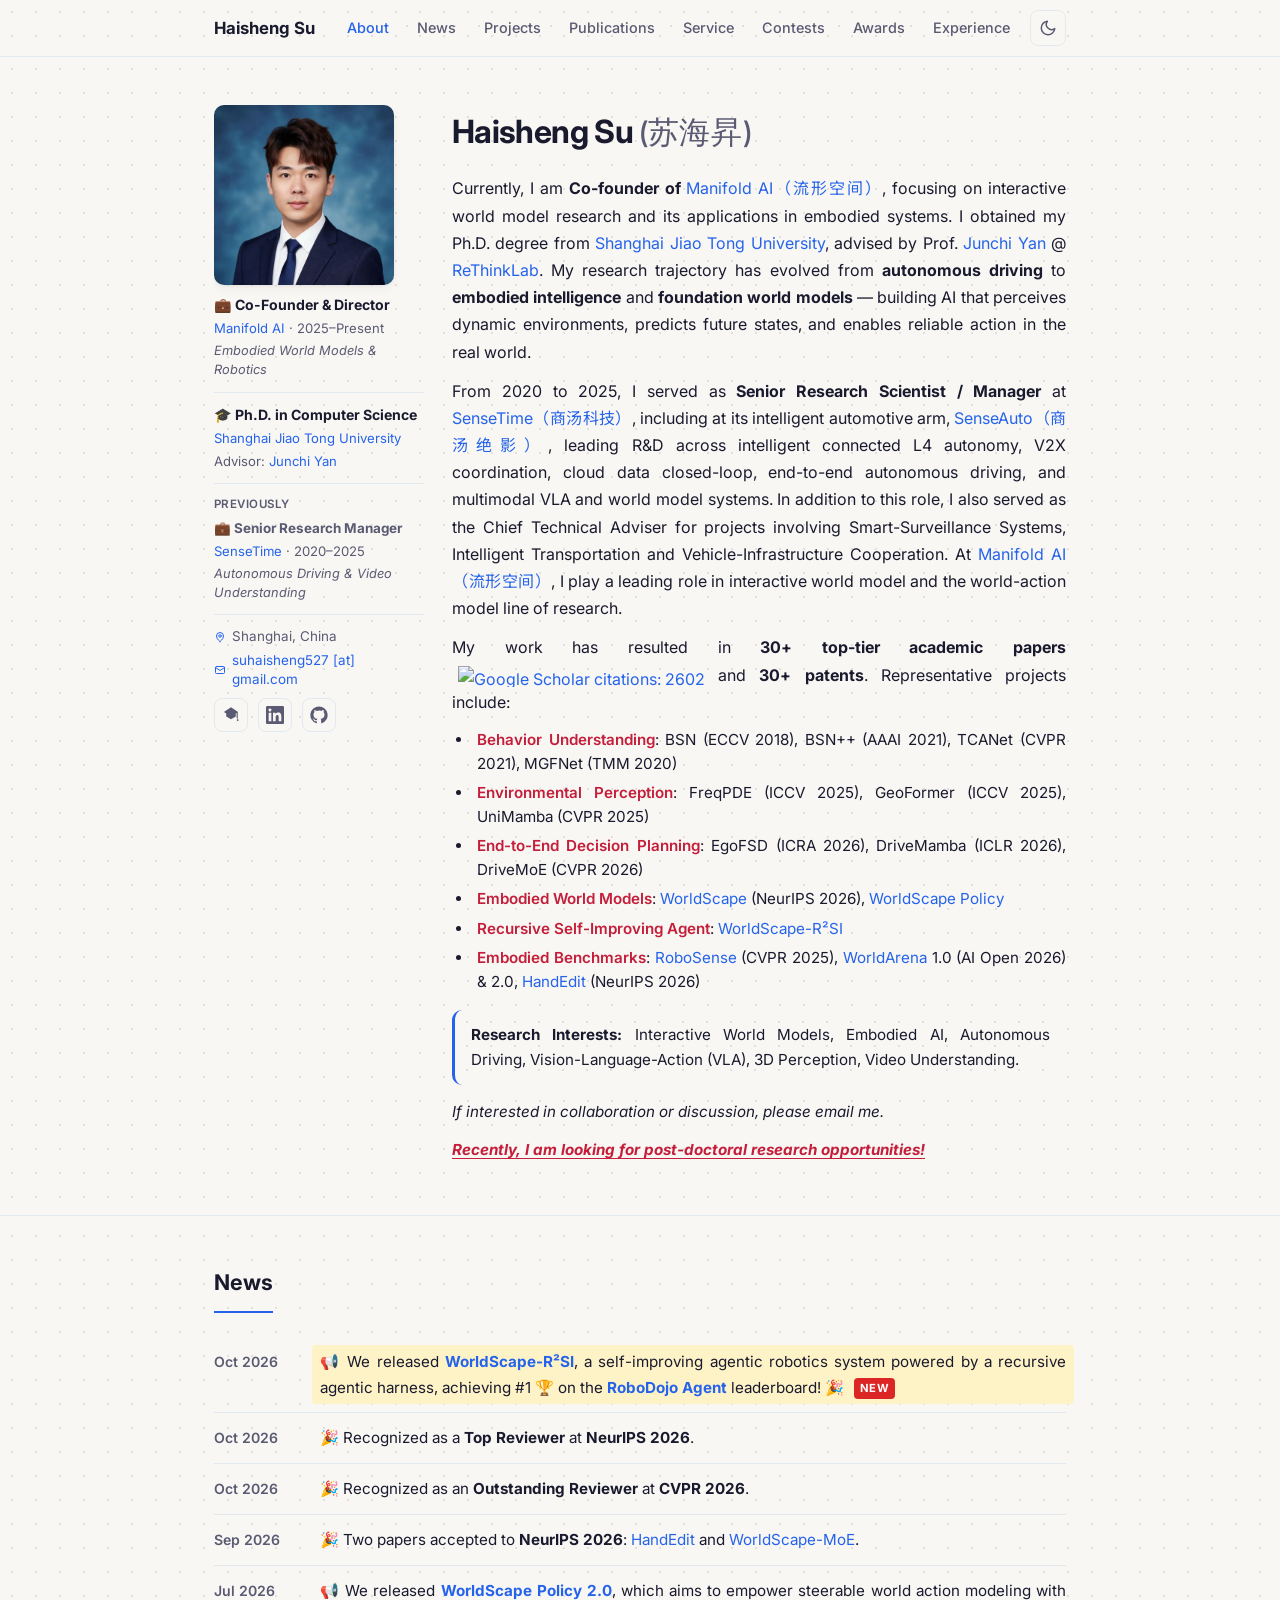
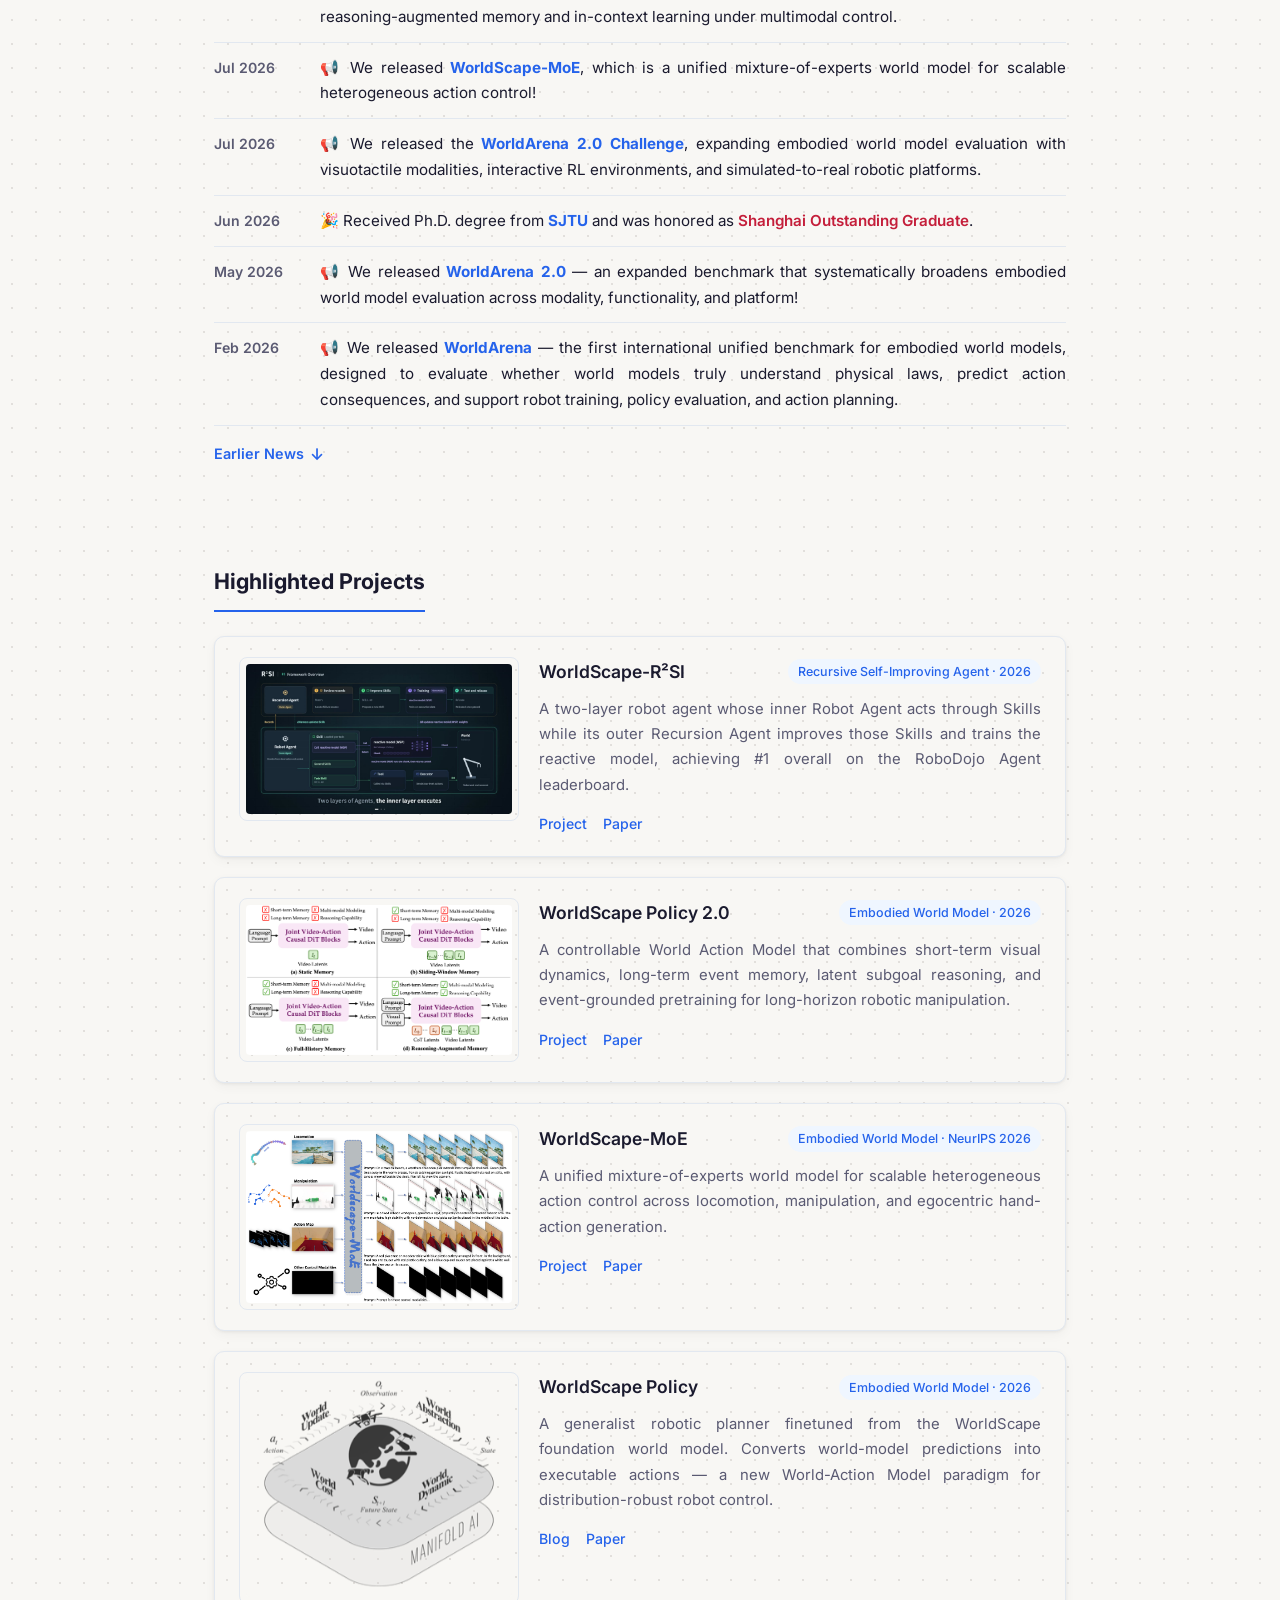
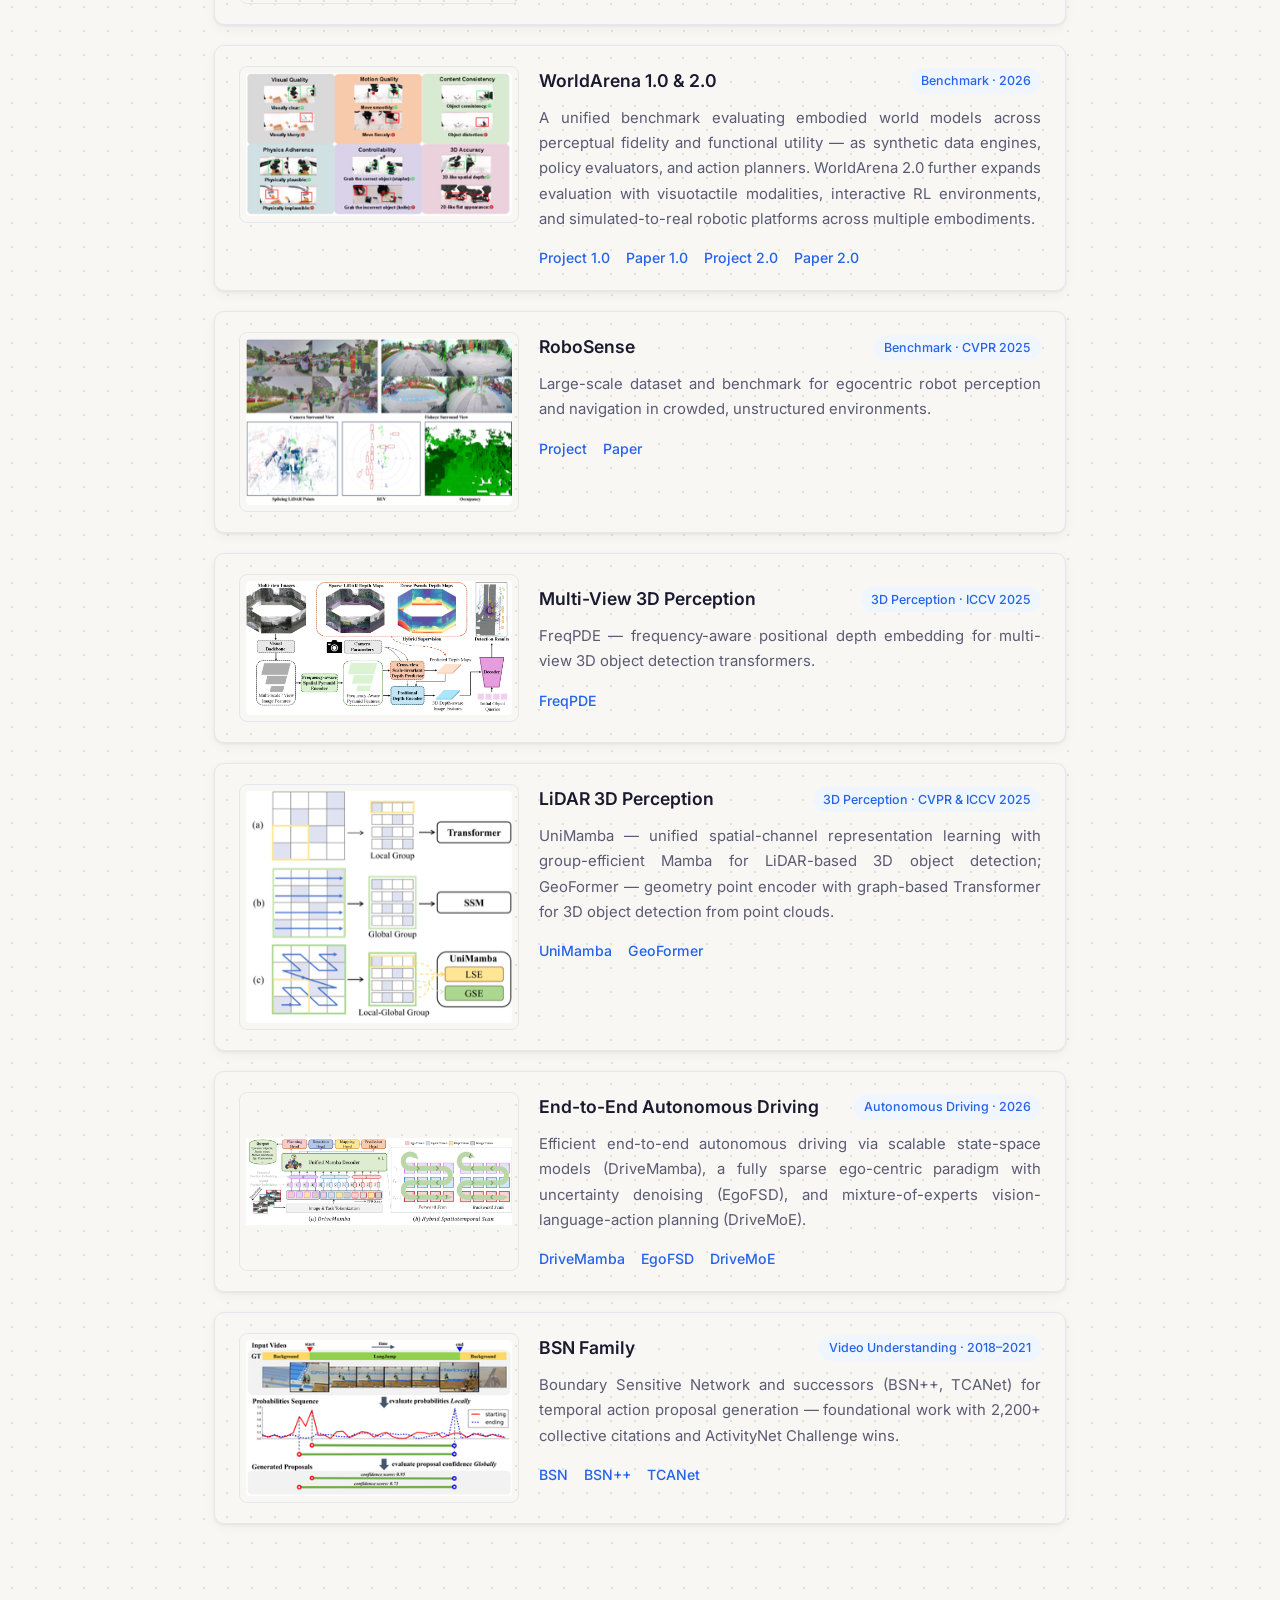
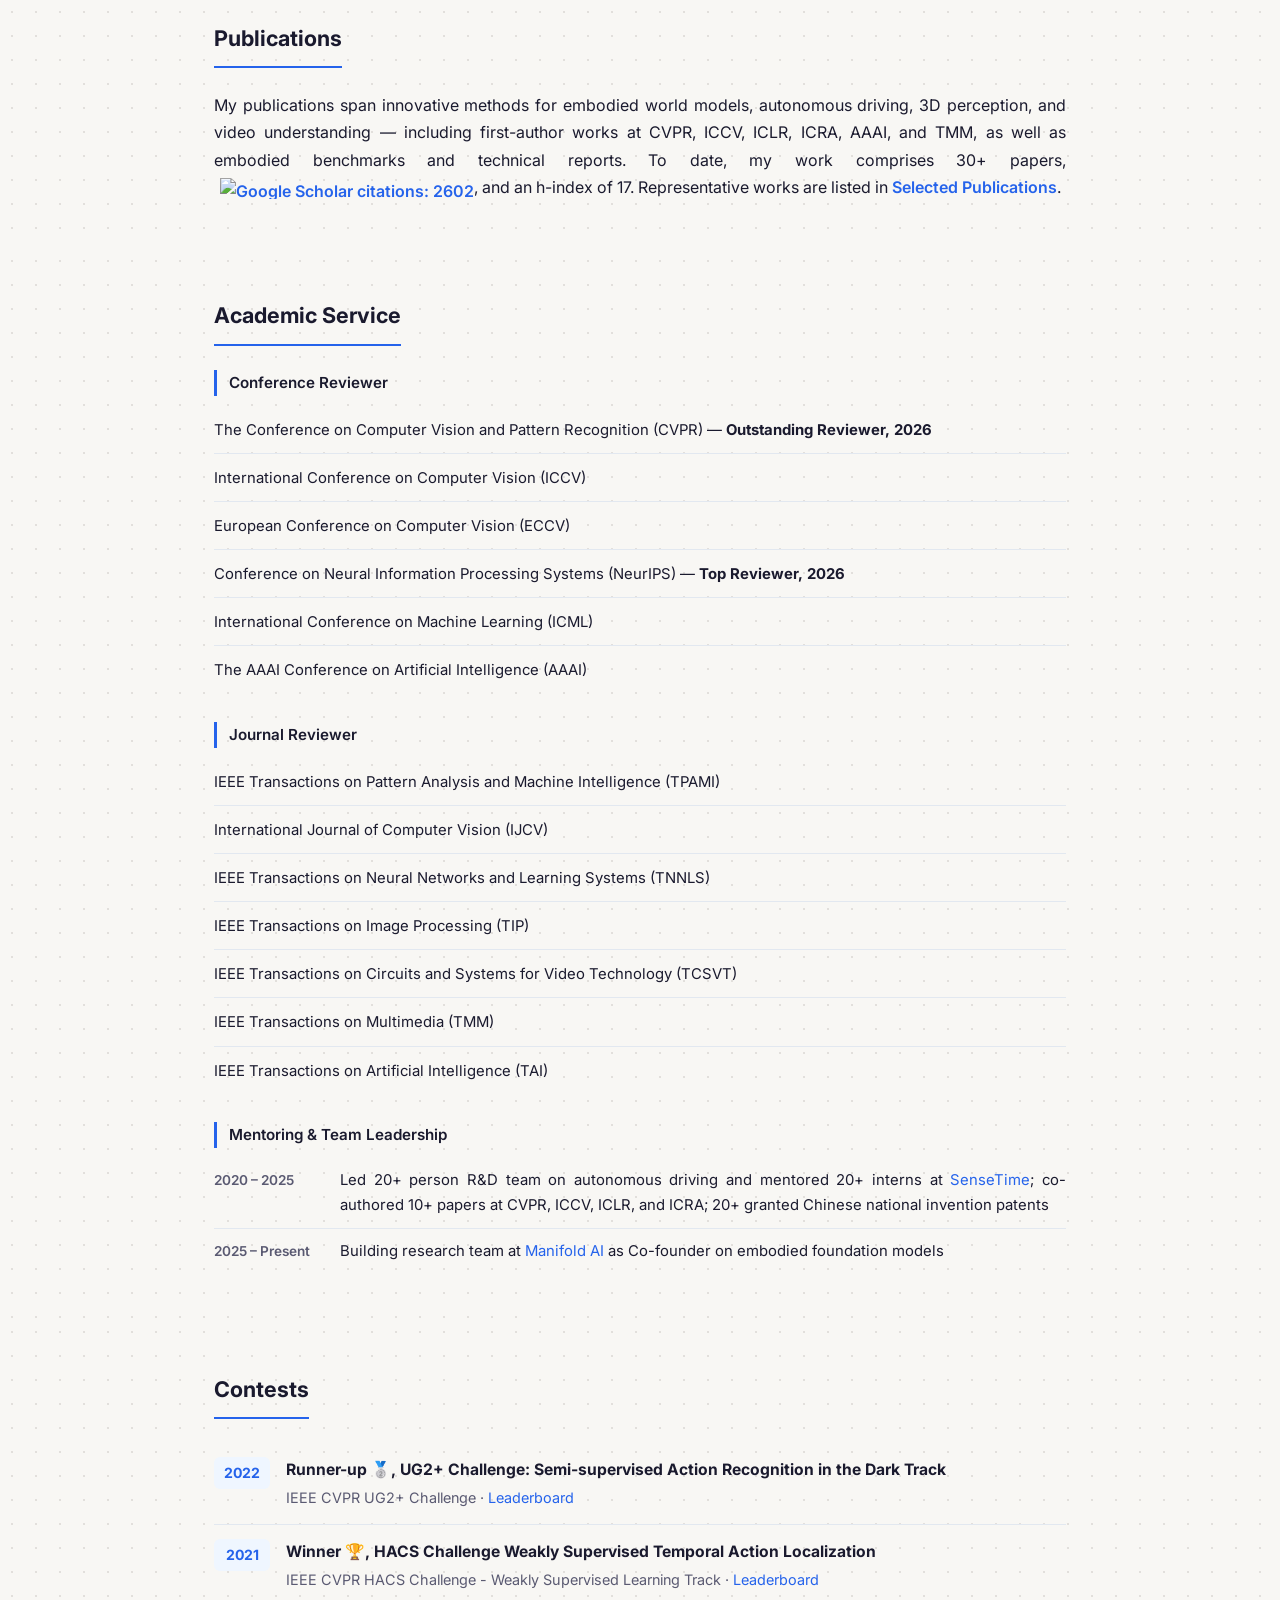
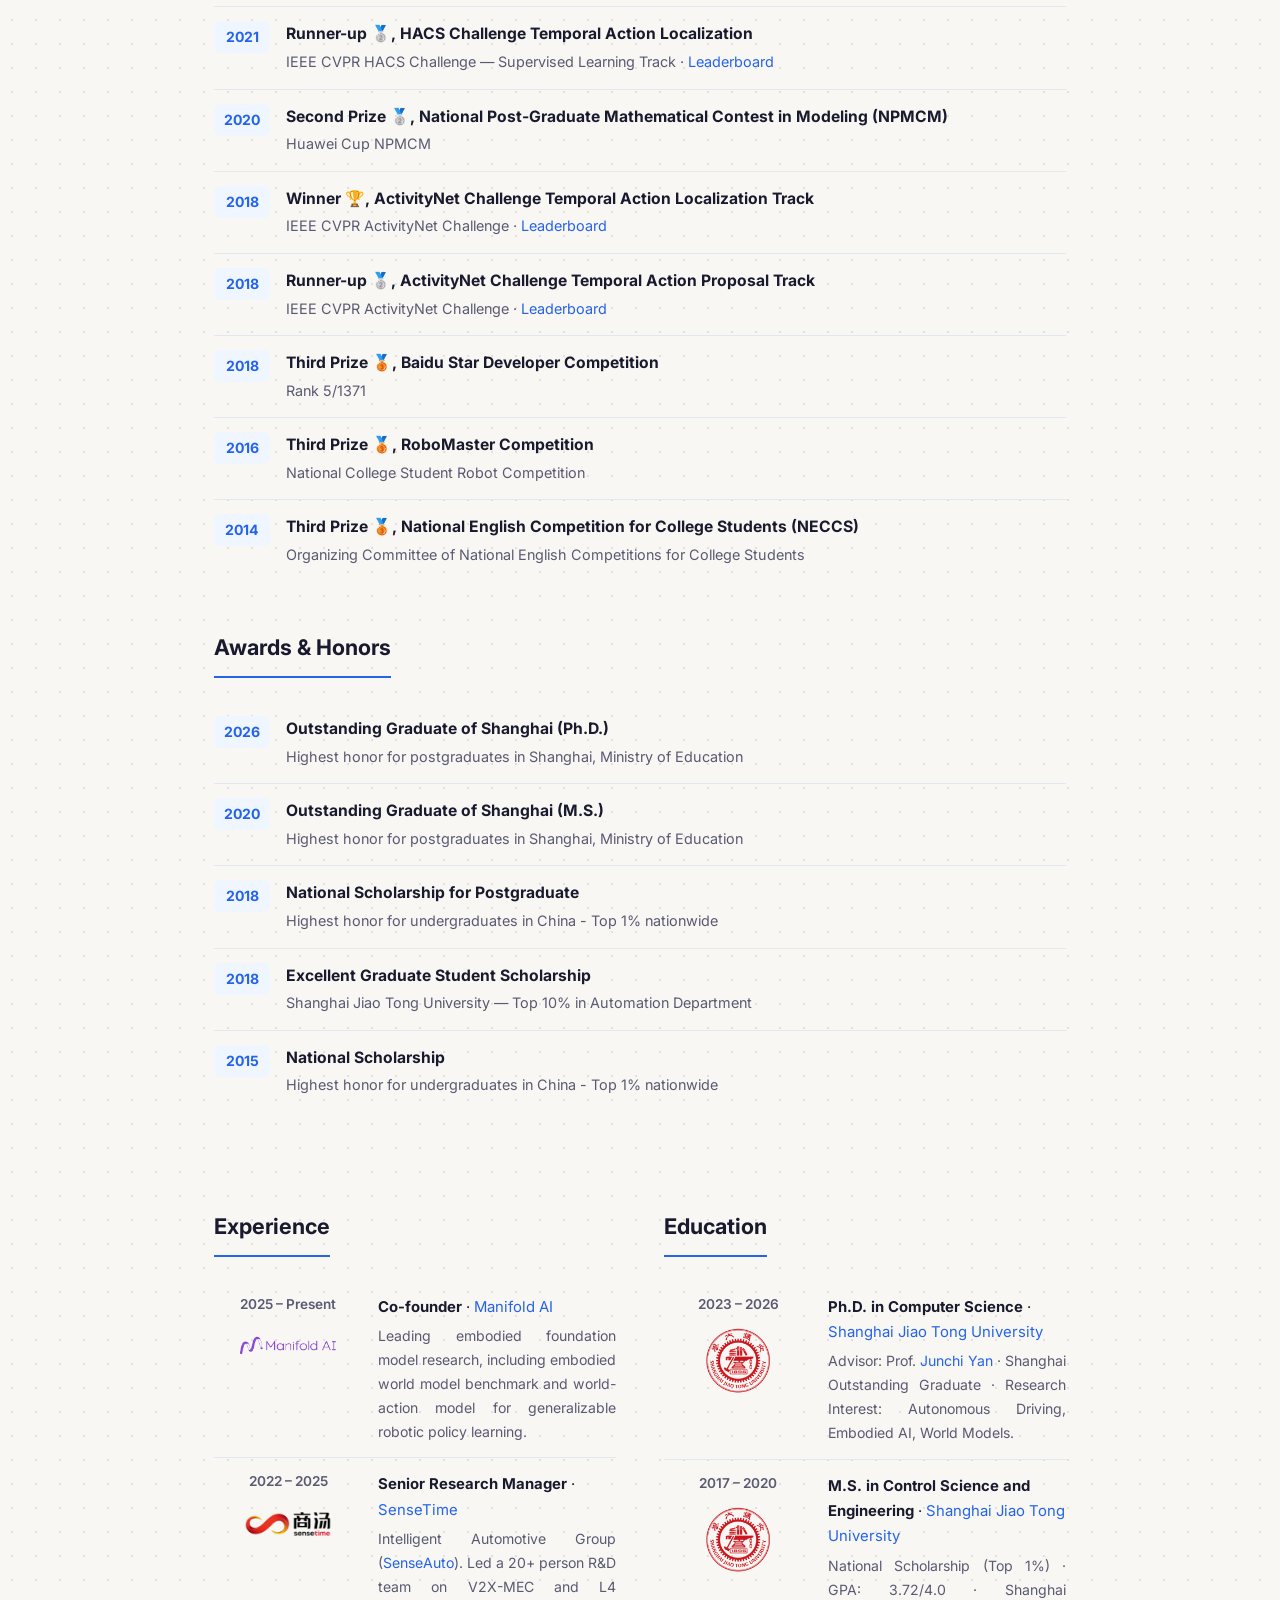
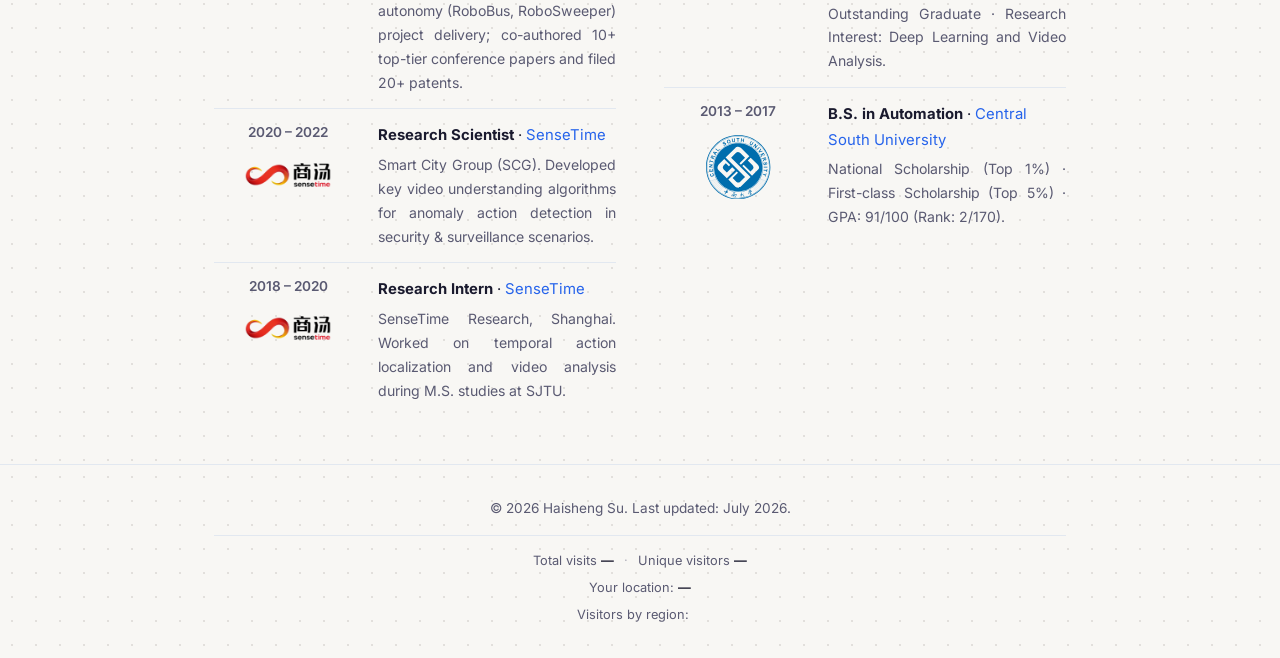
==== commit cb0930b0: "update" ====
--- a/index.html
+++ b/index.html
@@ -228,7 +228,7 @@
               📢 We released the <strong><a href="http://iros2026challenge.world-arena.ai/" target="_blank" rel="noopener">WorldArena 2.0 Challenge</a></strong>,
               expanding embodied world model evaluation with visuotactile modalities,
               interactive RL environments, and
-              simulated-to-real robotic platforms across multiple embodiments.
+              simulated-to-real robotic platforms.
             </span>
           </li>
           <li class="news-item">
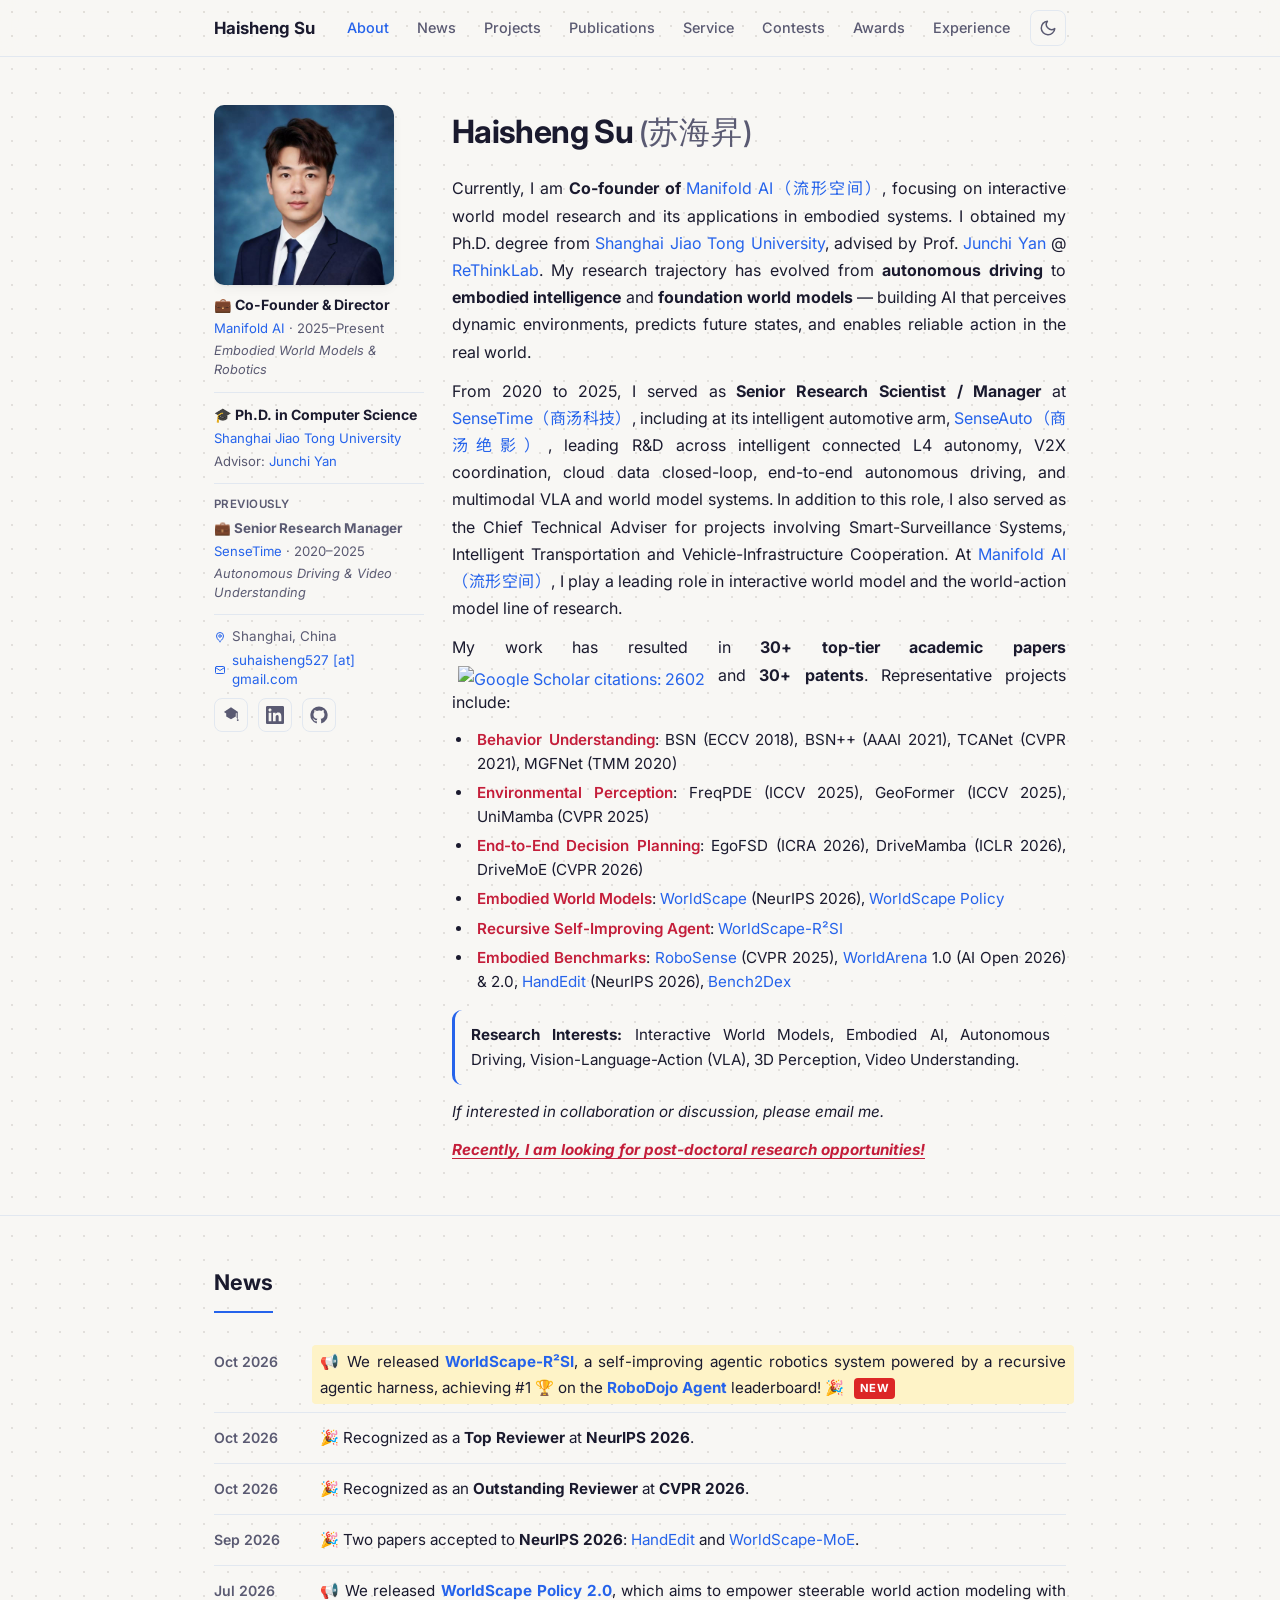
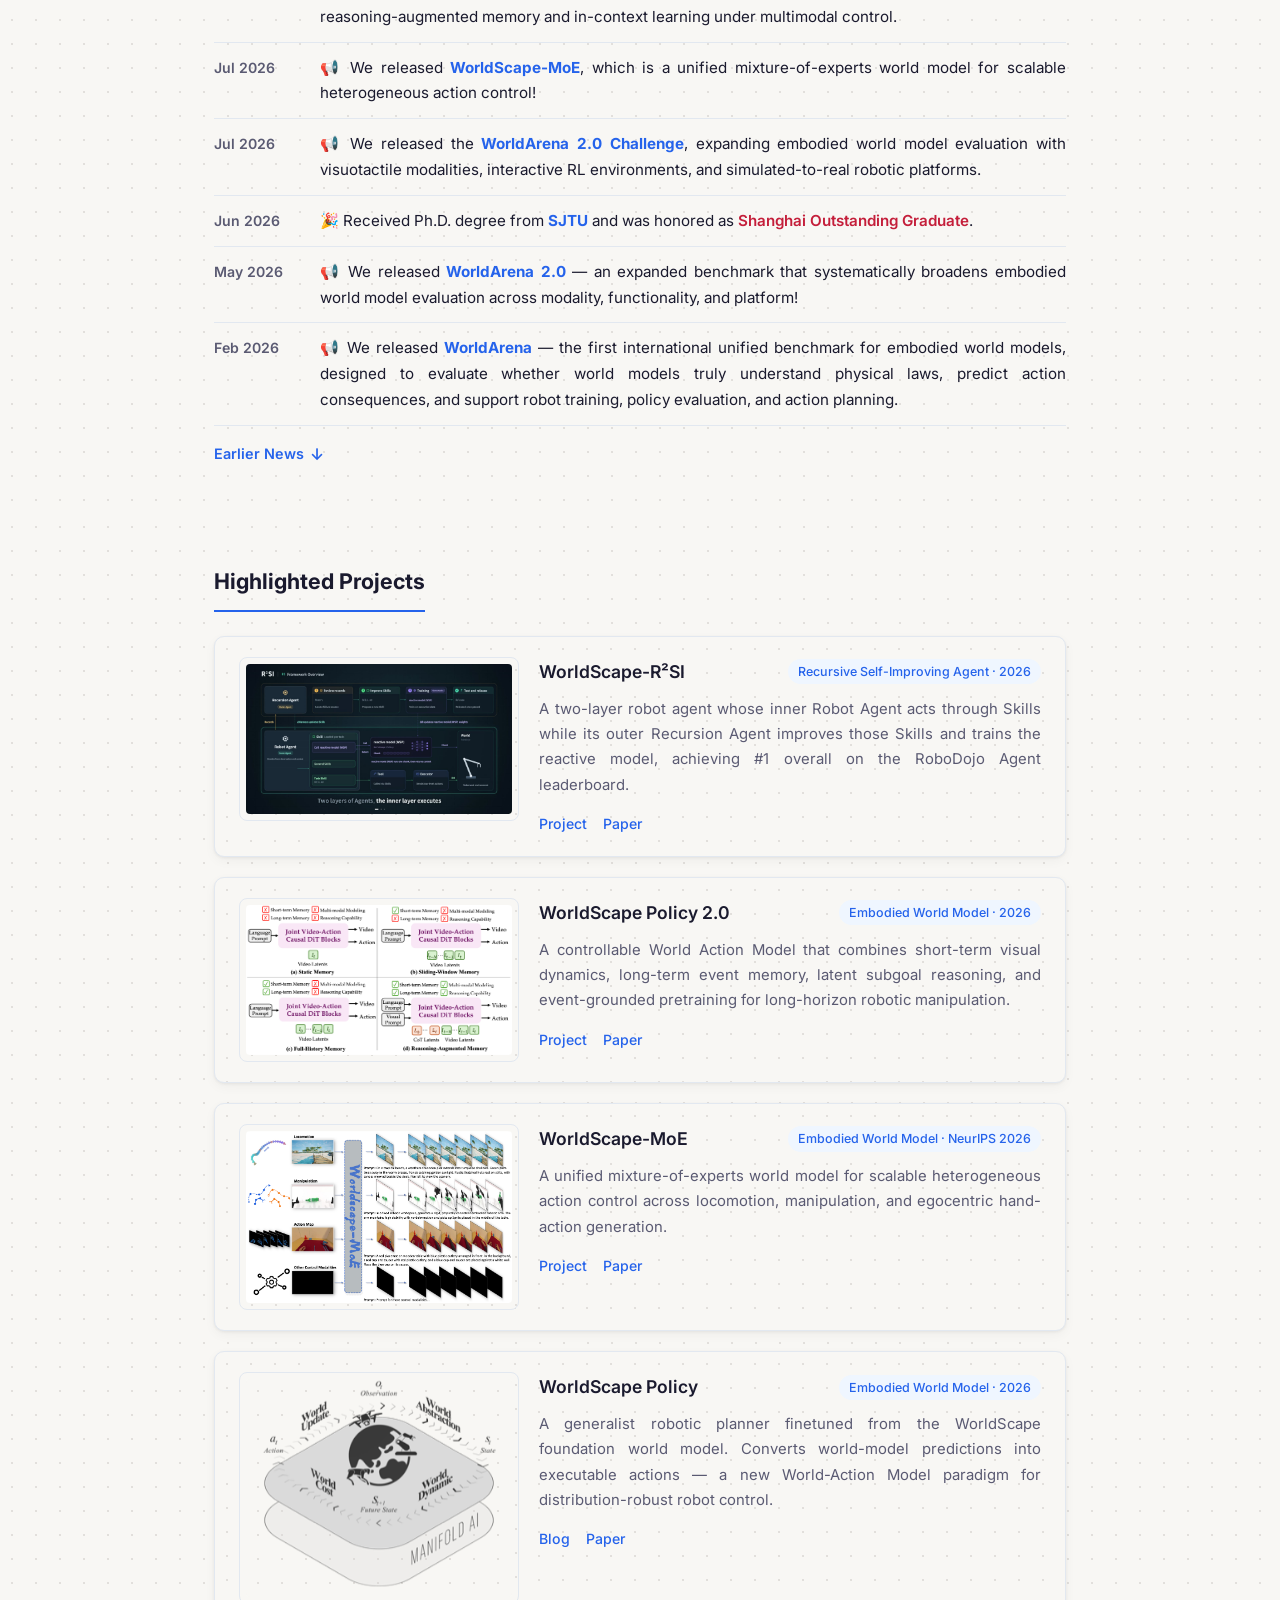
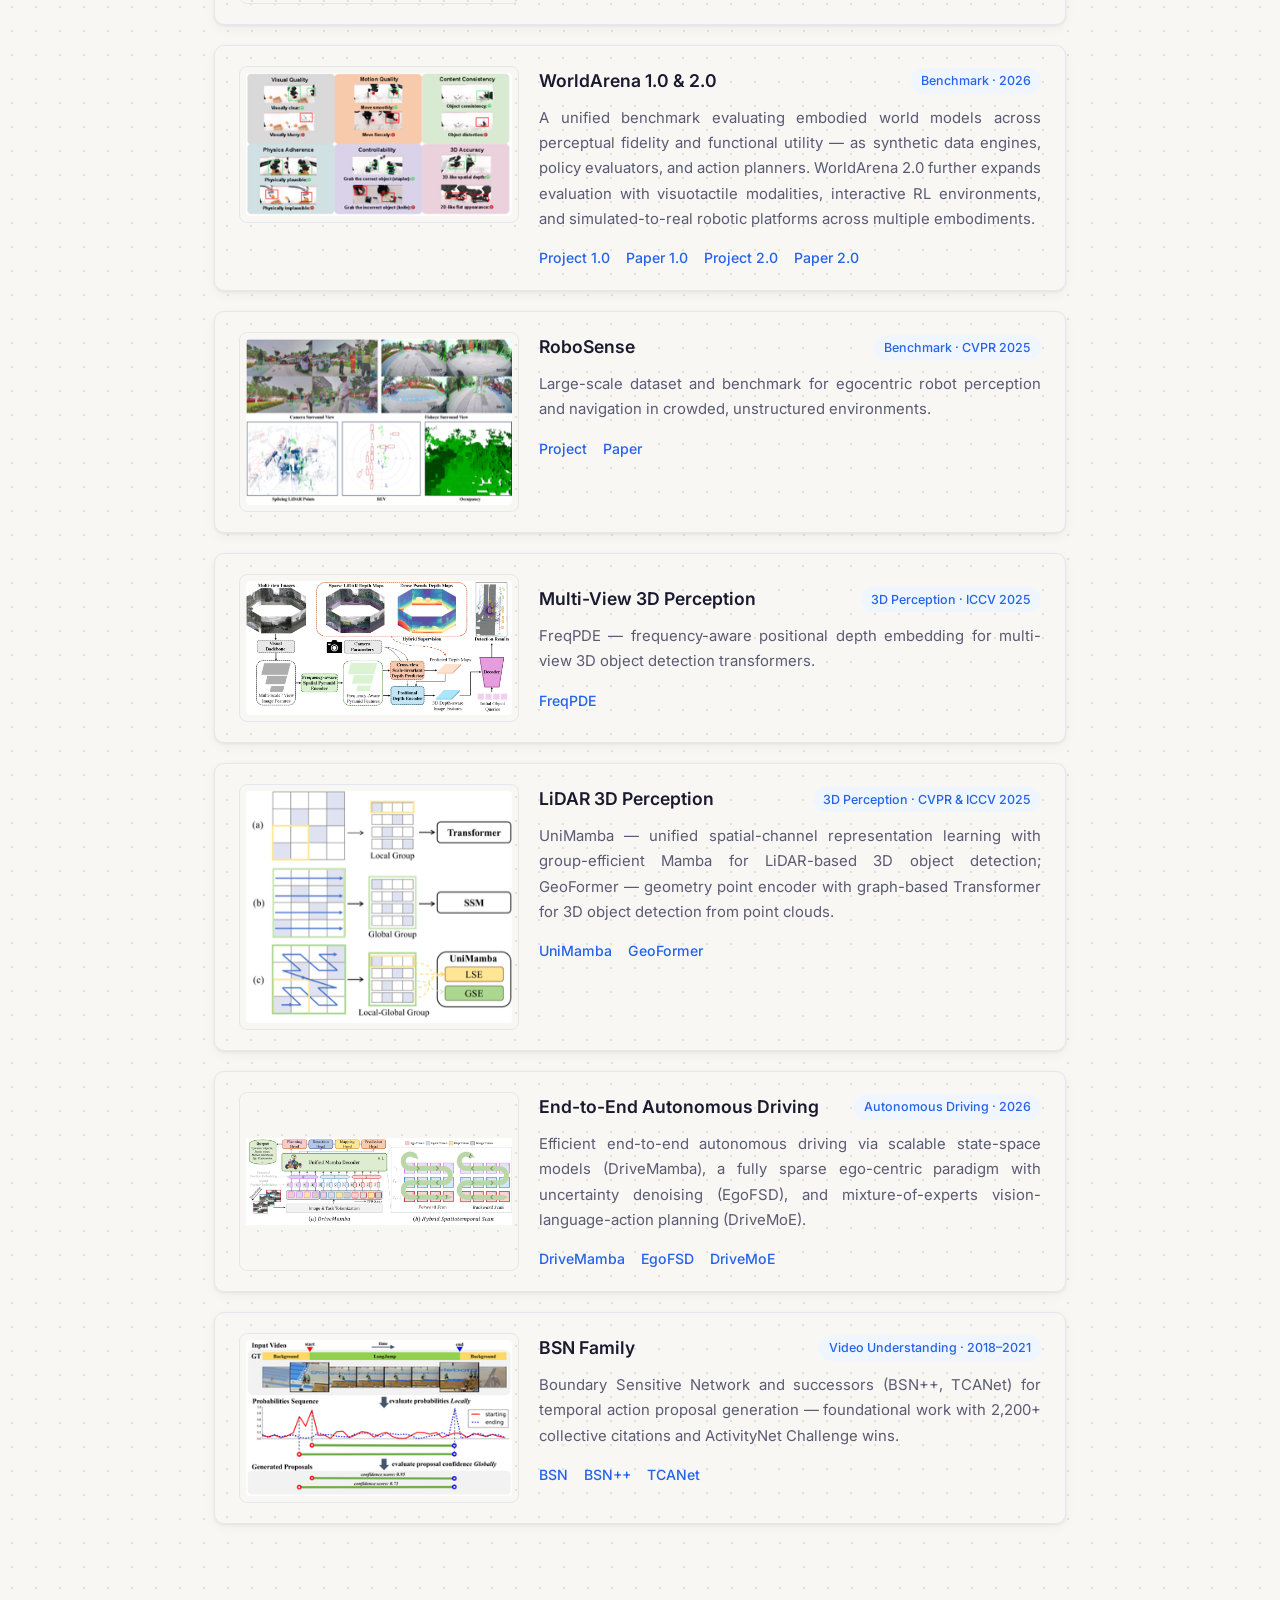
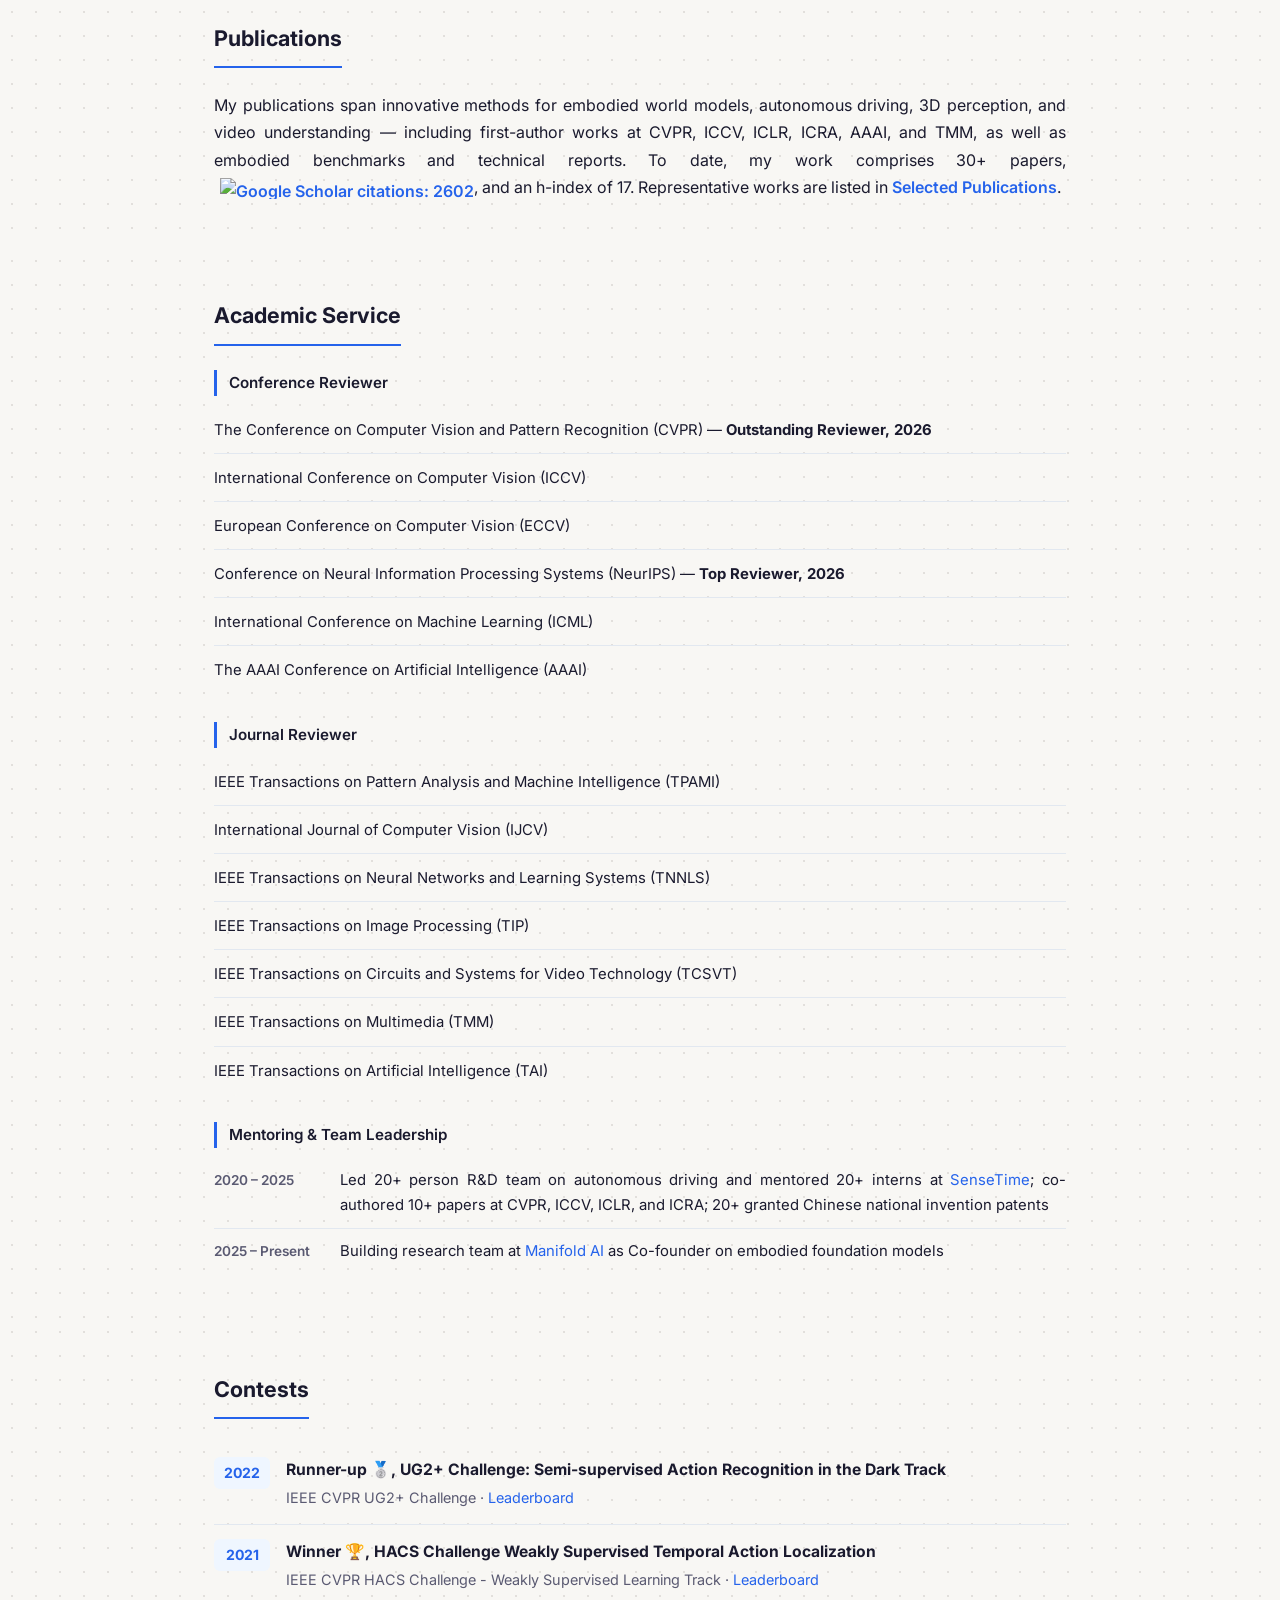
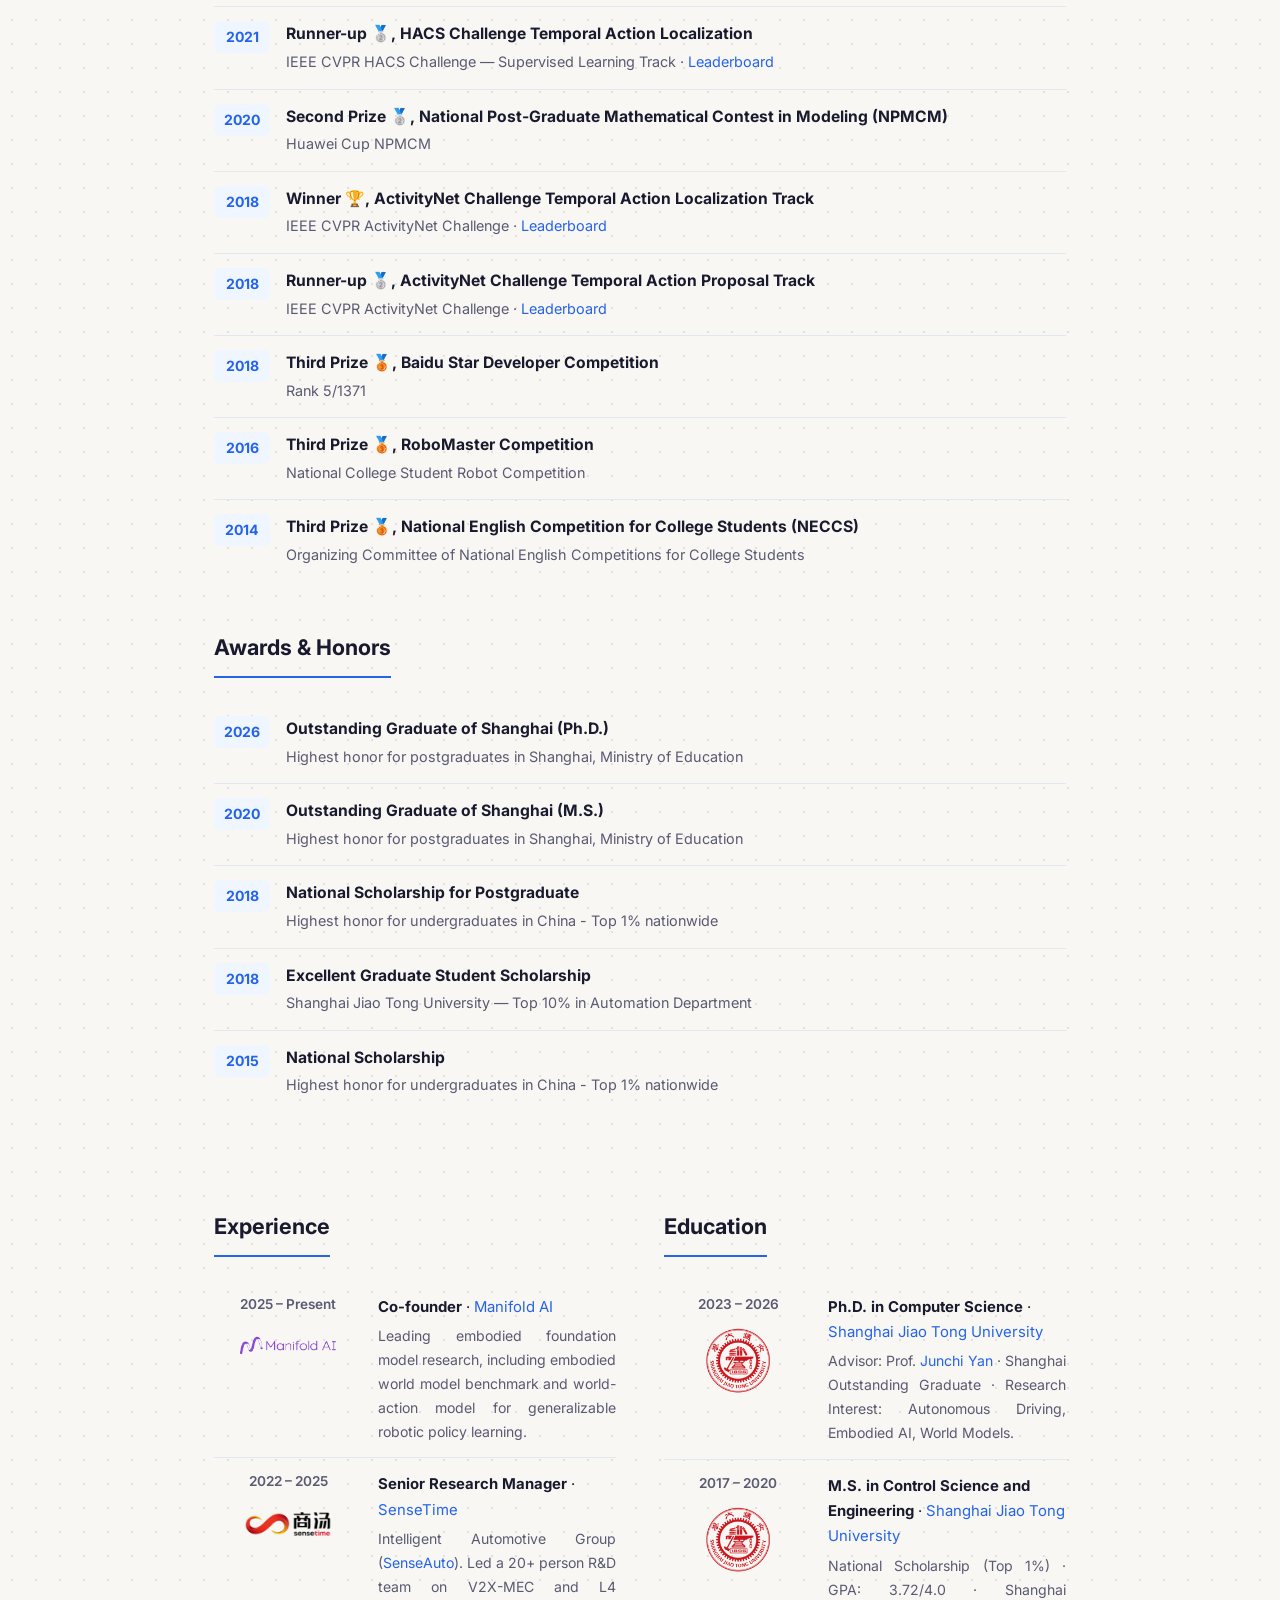
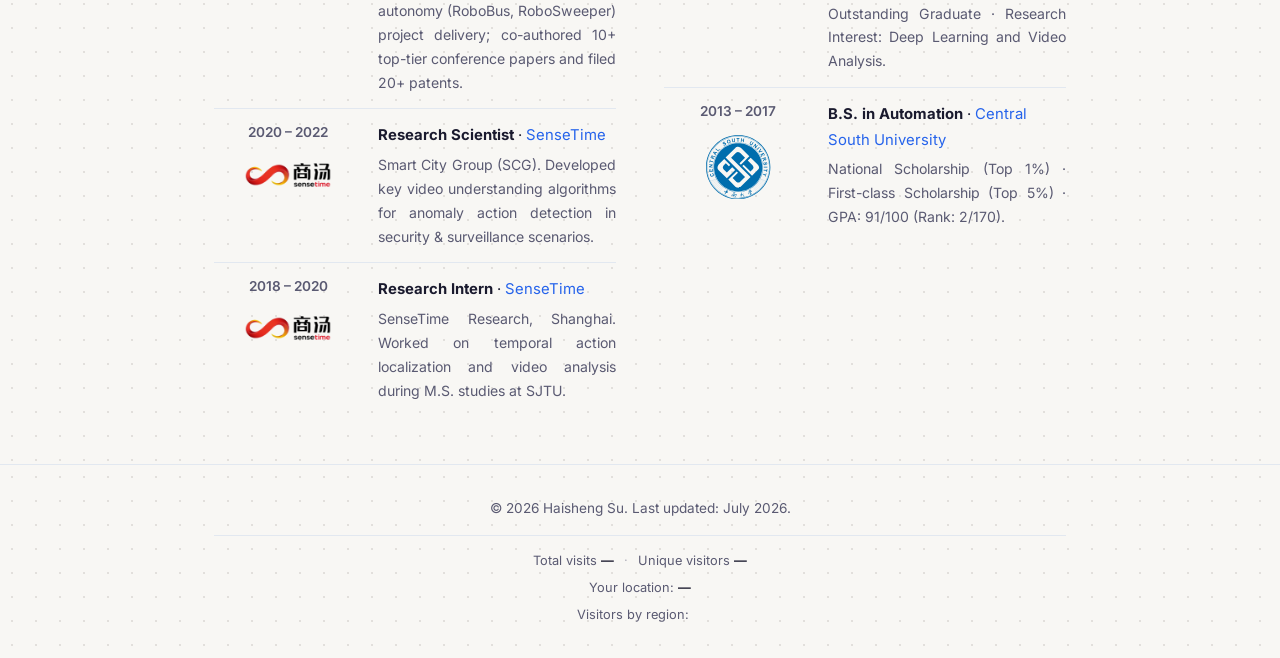
==== commit 93c26cd5: "update" ====
--- a/index.html
+++ b/index.html
@@ -154,7 +154,7 @@
               <li><span class="topic-red">End-to-End Decision Planning</span>: EgoFSD (ICRA 2026), DriveMamba (ICLR 2026), DriveMoE (CVPR 2026)</li>
               <li><span class="topic-red">Embodied World Models</span>: <a href="https://worldscape-moe.com/" target="_blank" rel="noopener">WorldScape</a> (NeurIPS 2026), <a href="https://manifoldai-research.github.io/WorldScape-Policy/" target="_blank" rel="noopener">WorldScape Policy</a></li>
               <li><span class="topic-red">Recursive Self-Improving Agent</span>: <a href="https://r2si.worldscape.io/" target="_blank" rel="noopener">WorldScape-R²SI</a></li>
-              <li><span class="topic-red">Embodied Benchmarks</span>: <a href="https://github.com/suhaisheng/robosense" target="_blank" rel="noopener">RoboSense</a> (CVPR 2025), <a href="https://world-arena.ai/" target="_blank" rel="noopener">WorldArena</a> 1.0 (AI Open 2026) &amp; 2.0, <a href="https://handedit.github.io/" target="_blank" rel="noopener">HandEdit</a> (NeurIPS 2026)</li>
+              <li><span class="topic-red">Embodied Benchmarks</span>: <a href="https://github.com/suhaisheng/robosense" target="_blank" rel="noopener">RoboSense</a> (CVPR 2025), <a href="https://world-arena.ai/" target="_blank" rel="noopener">WorldArena</a> 1.0 (AI Open 2026) &amp; 2.0, <a href="https://handedit.github.io/" target="_blank" rel="noopener">HandEdit</a> (NeurIPS 2026), <a href="https://bench2dex.github.io/" target="_blank" rel="noopener">Bench2Dex</a></li>
             </ul>
             <p class="research-interests">
               <strong>Research Interests:</strong>
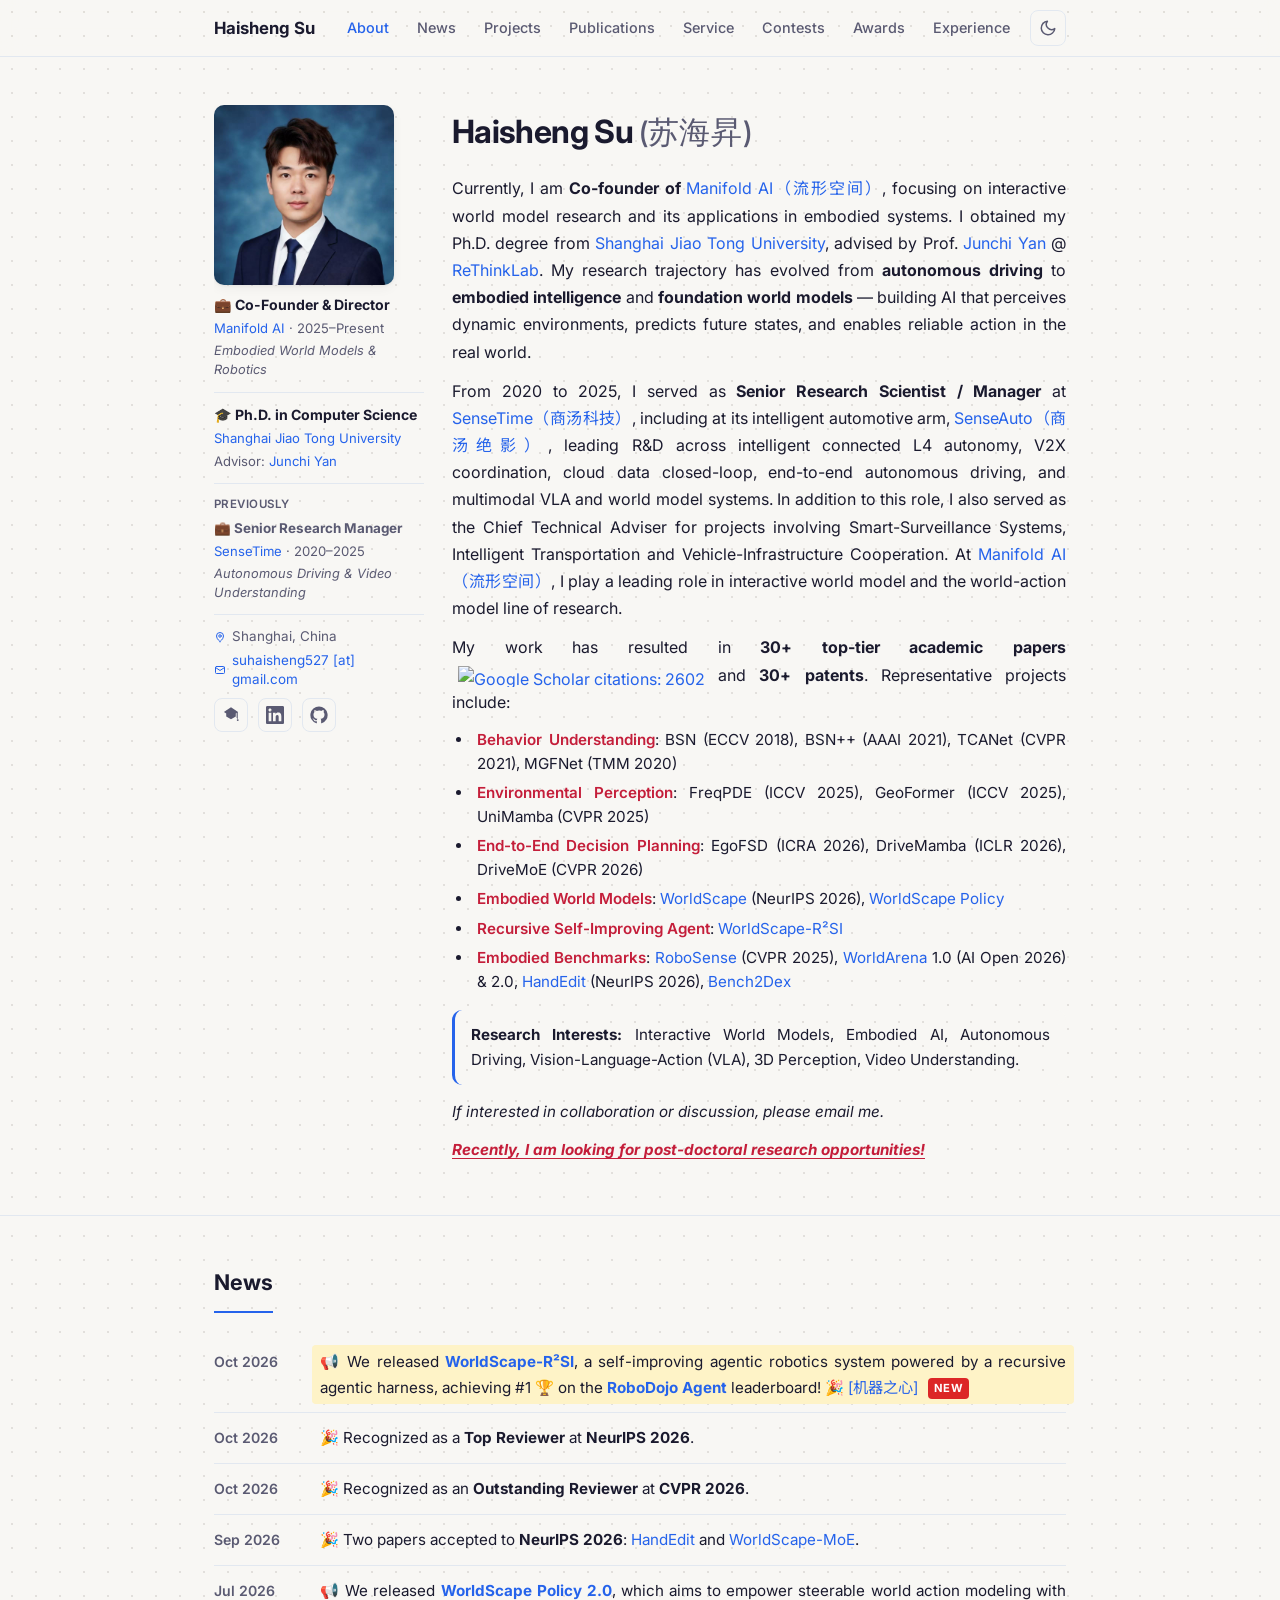
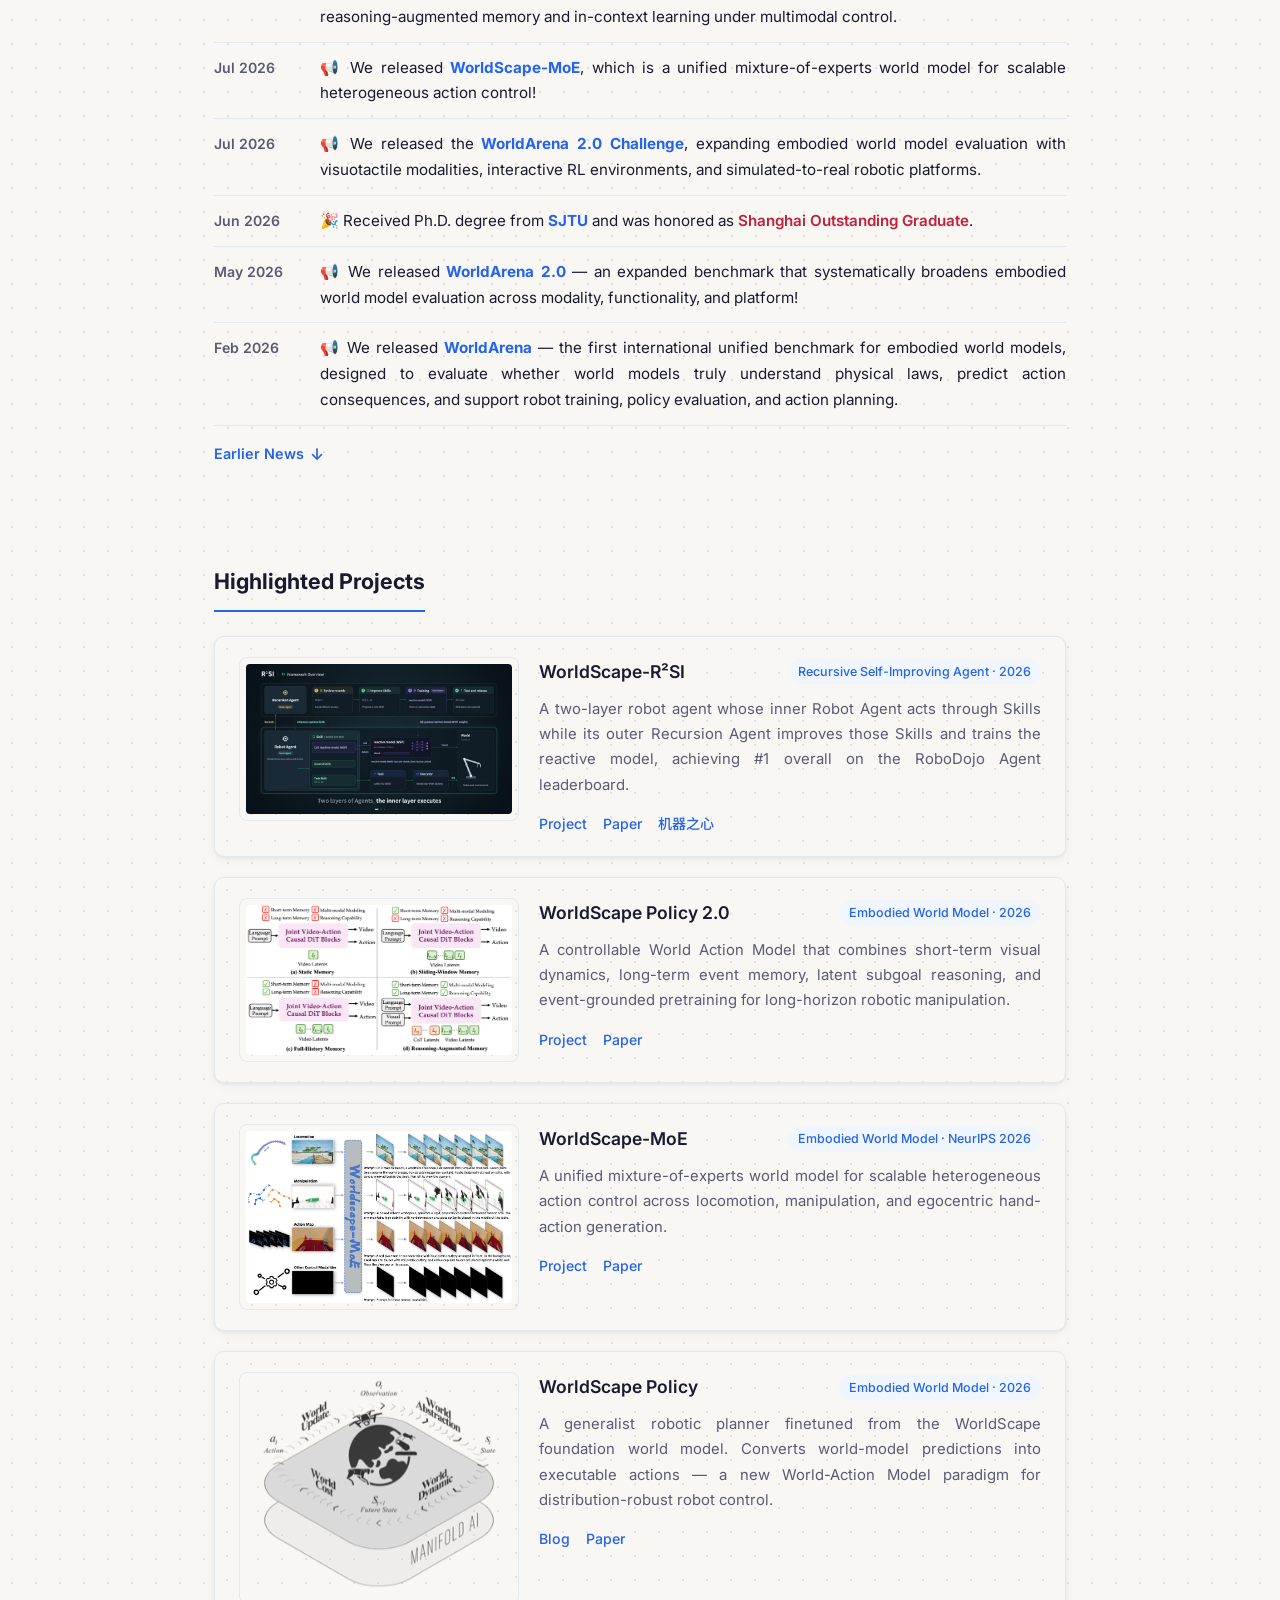
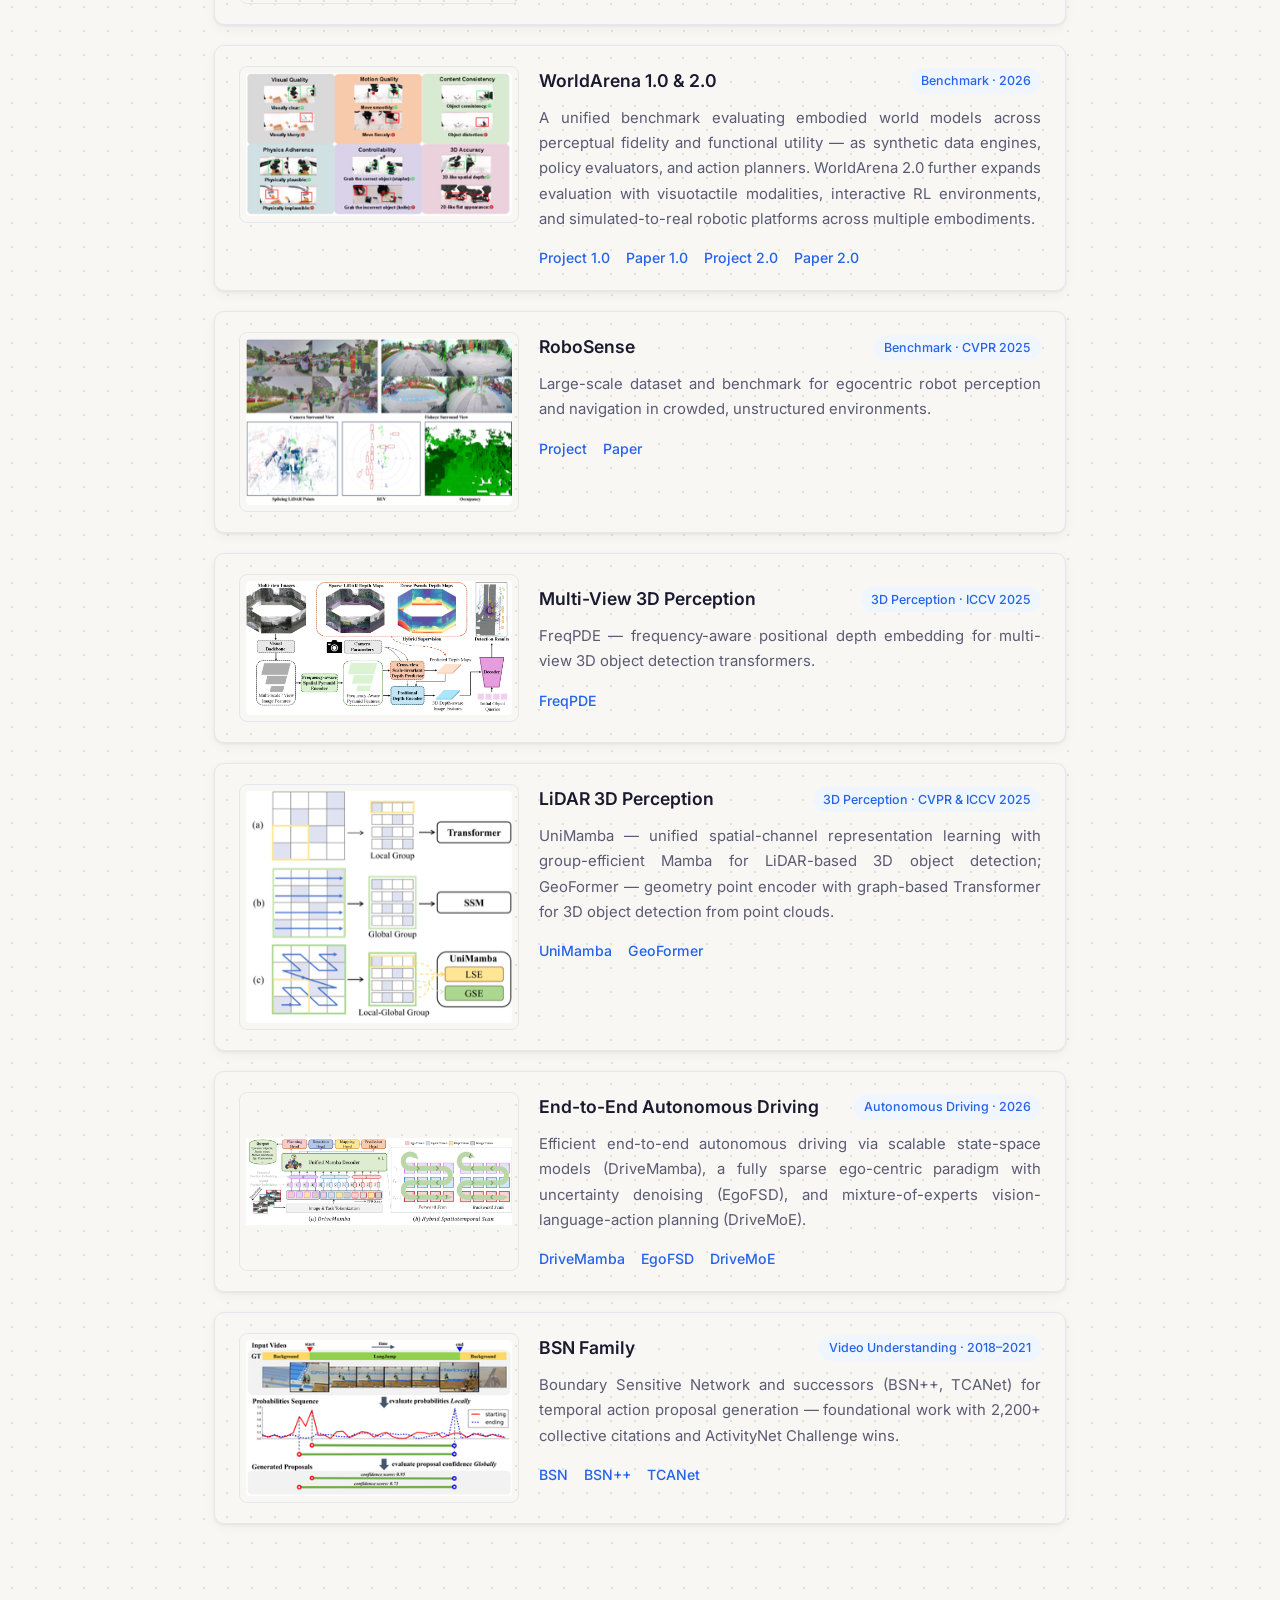
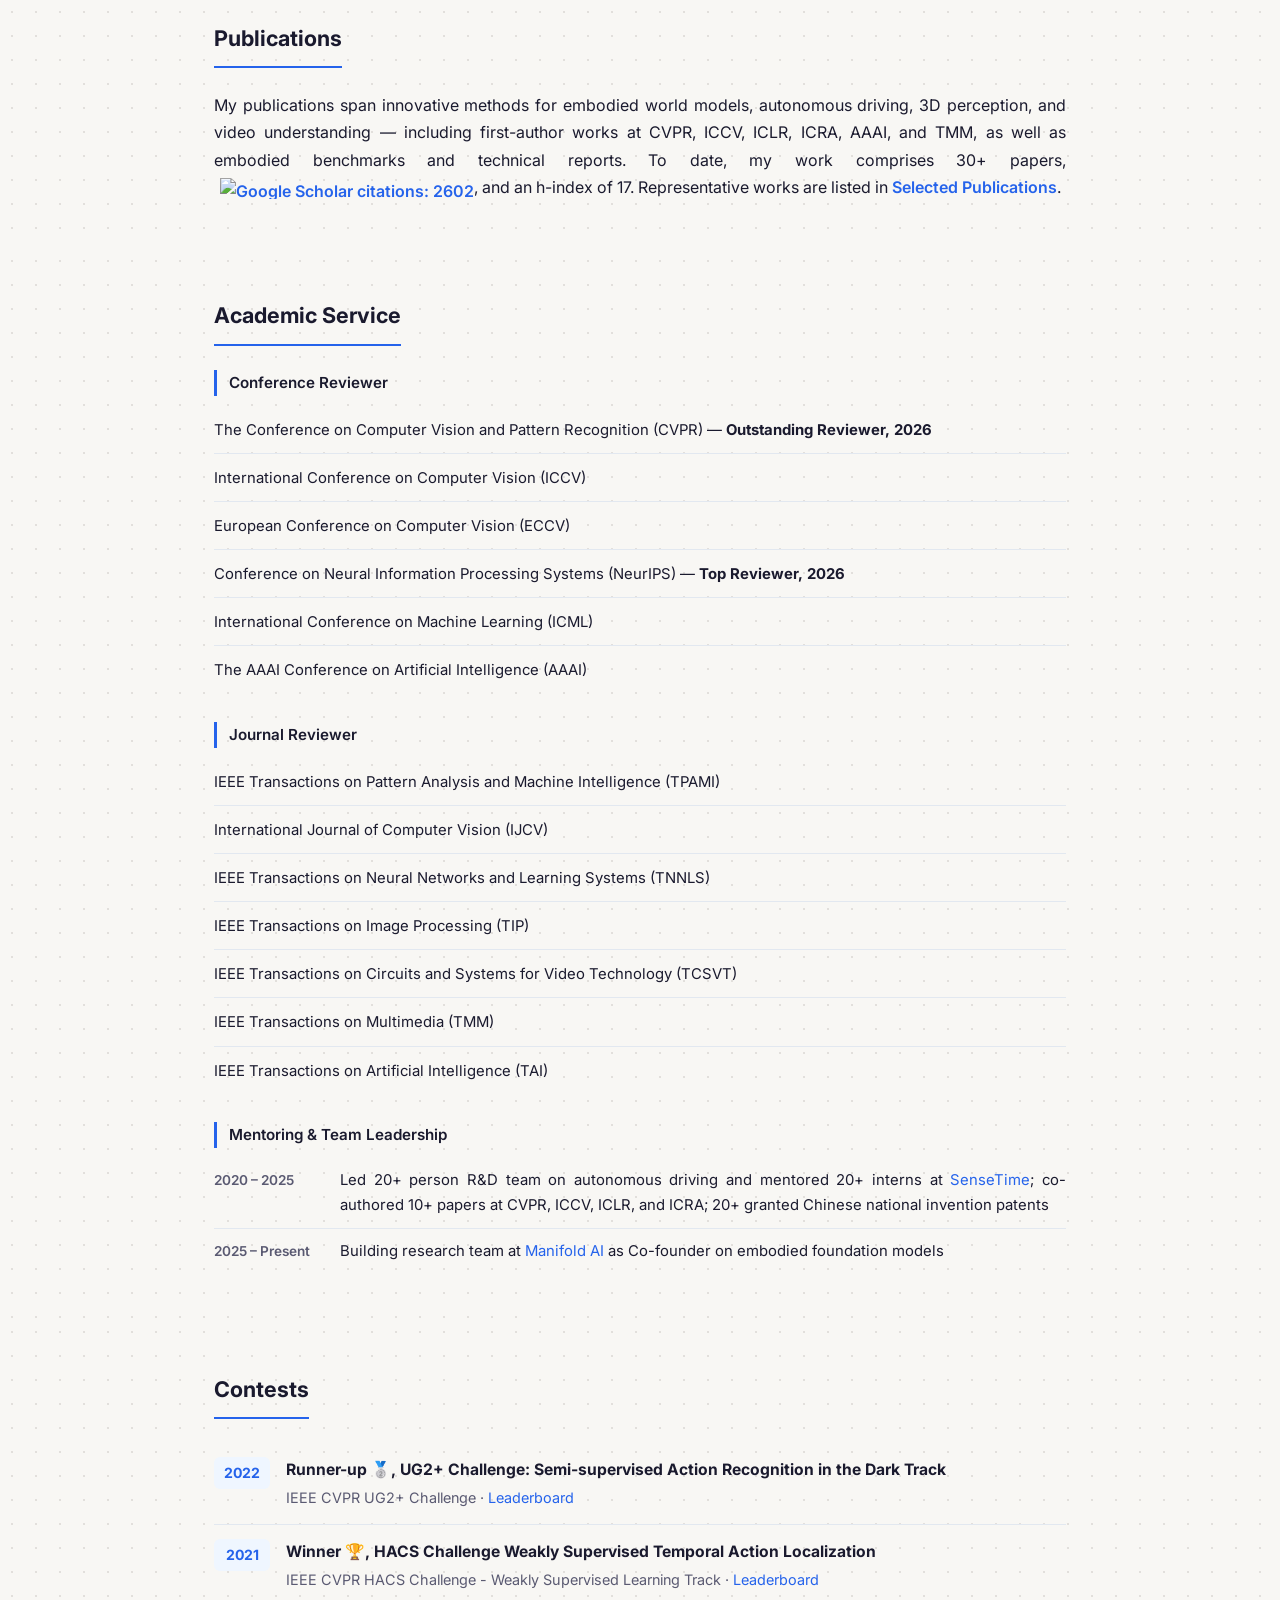
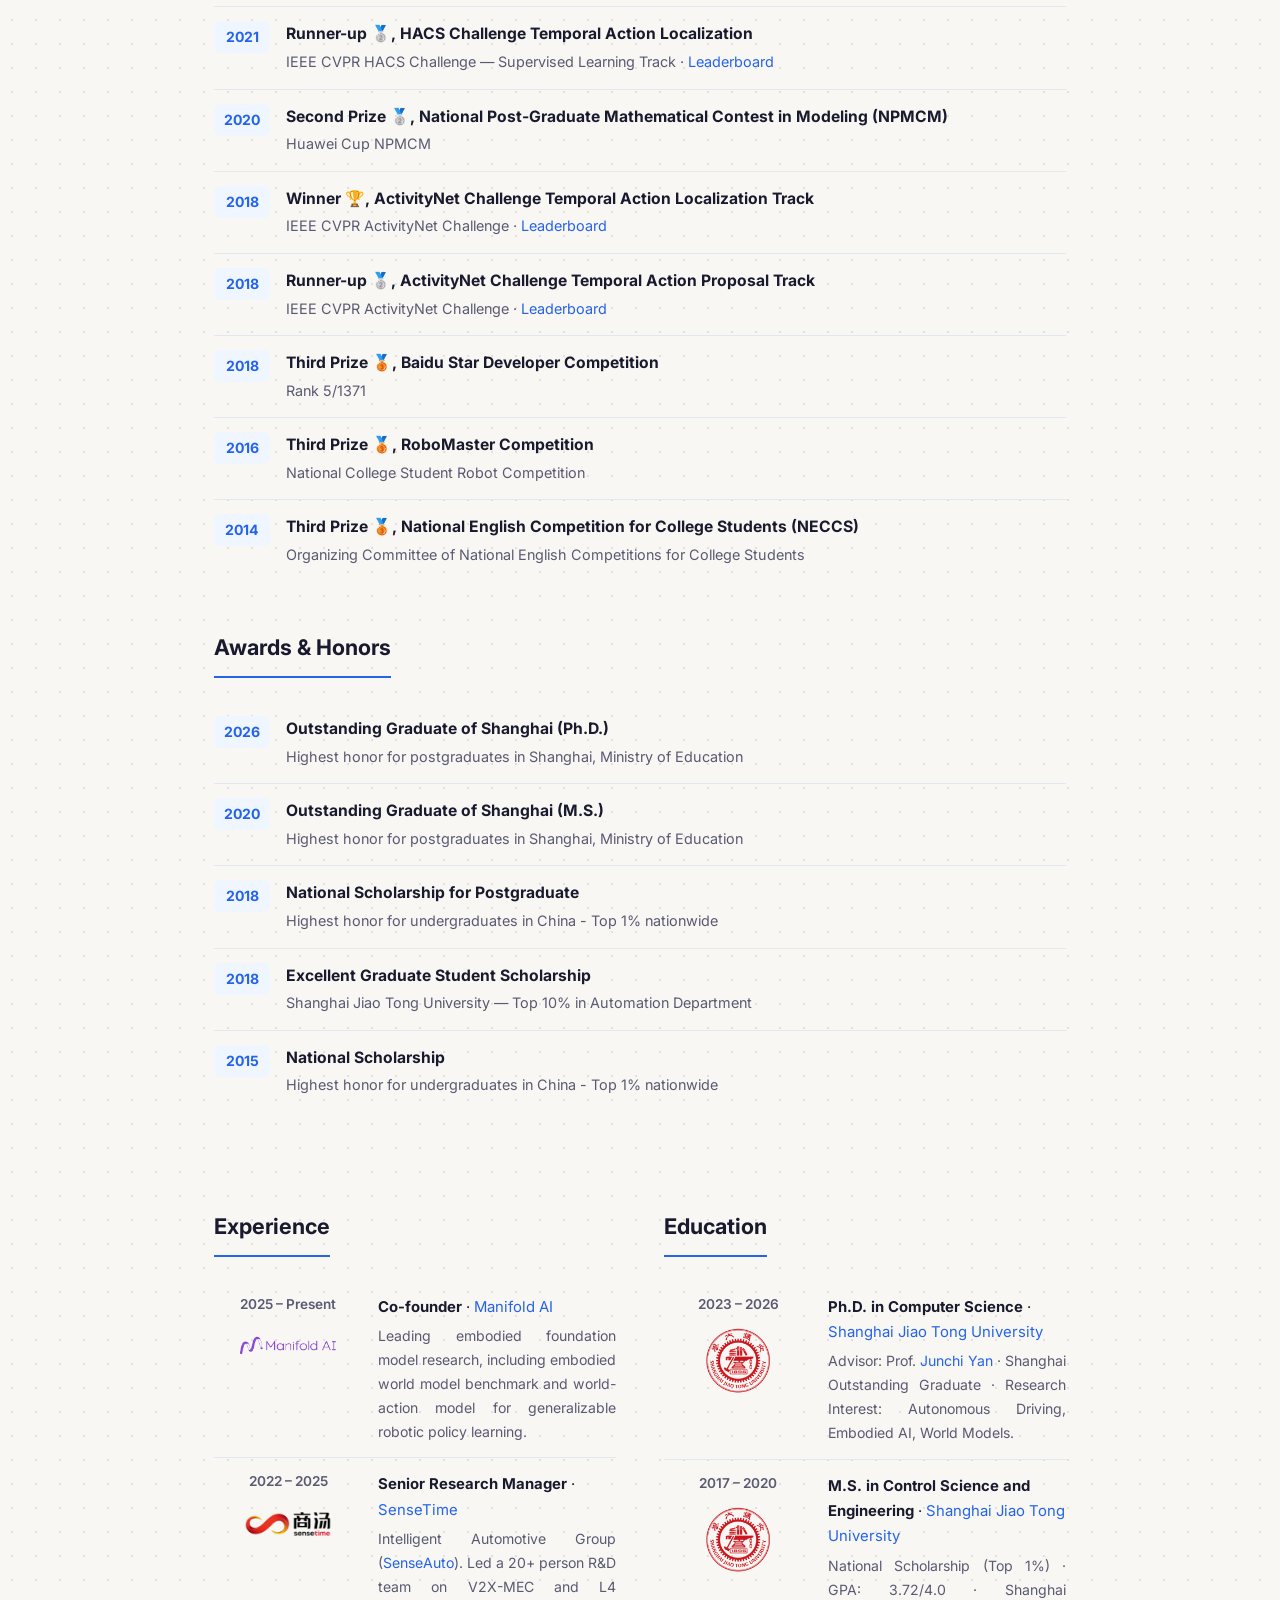
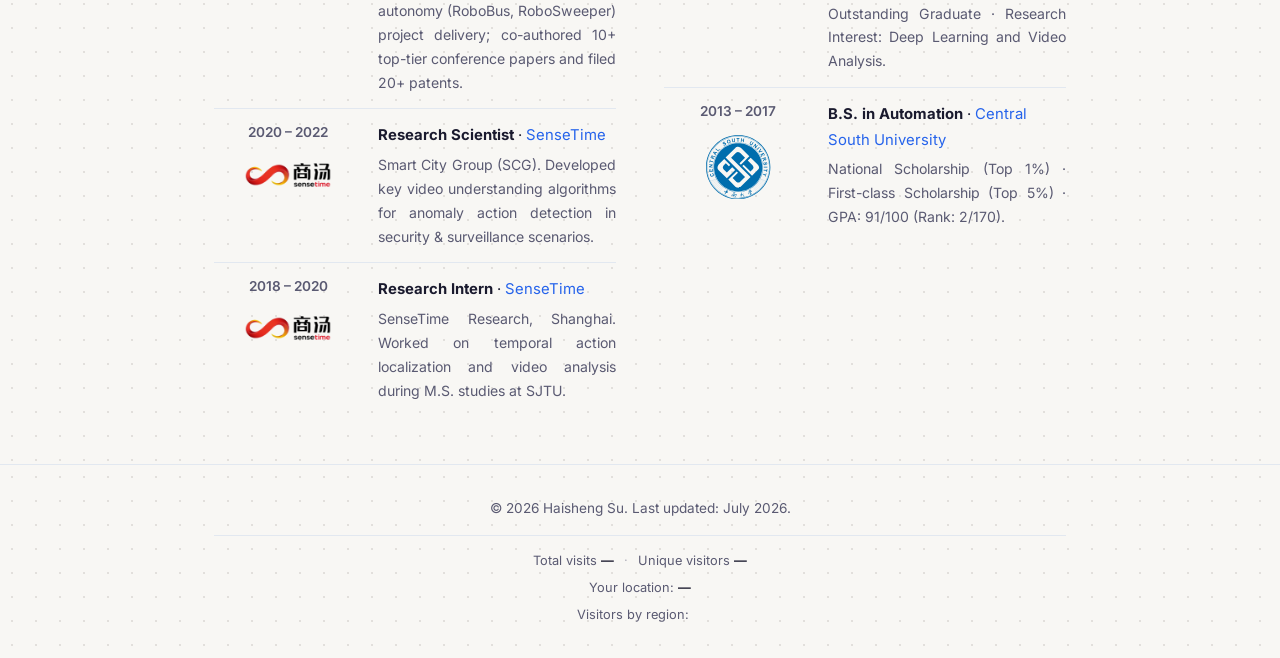
==== commit ce8db7c6: "update" ====
--- a/index.html
+++ b/index.html
@@ -183,6 +183,7 @@
               📢 We released <strong><a href="https://r2si.worldscape.io/" target="_blank" rel="noopener">WorldScape-R²SI</a></strong>,
               a self-improving agentic robotics system powered by a recursive agentic harness,
               achieving #1 🏆 on the <strong><a href="https://robodojo-benchmark.com/leaderboard#news" target="_blank" rel="noopener">RoboDojo Agent</a></strong> leaderboard! 🎉
+              <a href="https://mp.weixin.qq.com/s/GqI66EPiB9xz7Bz_LxwdmQ" target="_blank" rel="noopener">[机器之心]</a>
               <span class="badge">NEW</span>
             </span>
           </li>
@@ -360,6 +361,7 @@
             <div class="card-links">
               <a href="https://r2si.worldscape.io/" target="_blank" rel="noopener">Project</a>
               <a href="https://r2si.worldscape.io/report.pdf" target="_blank" rel="noopener">Paper</a>
+              <a href="https://mp.weixin.qq.com/s/GqI66EPiB9xz7Bz_LxwdmQ" target="_blank" rel="noopener">机器之心</a>
             </div>
             </div>
           </article>
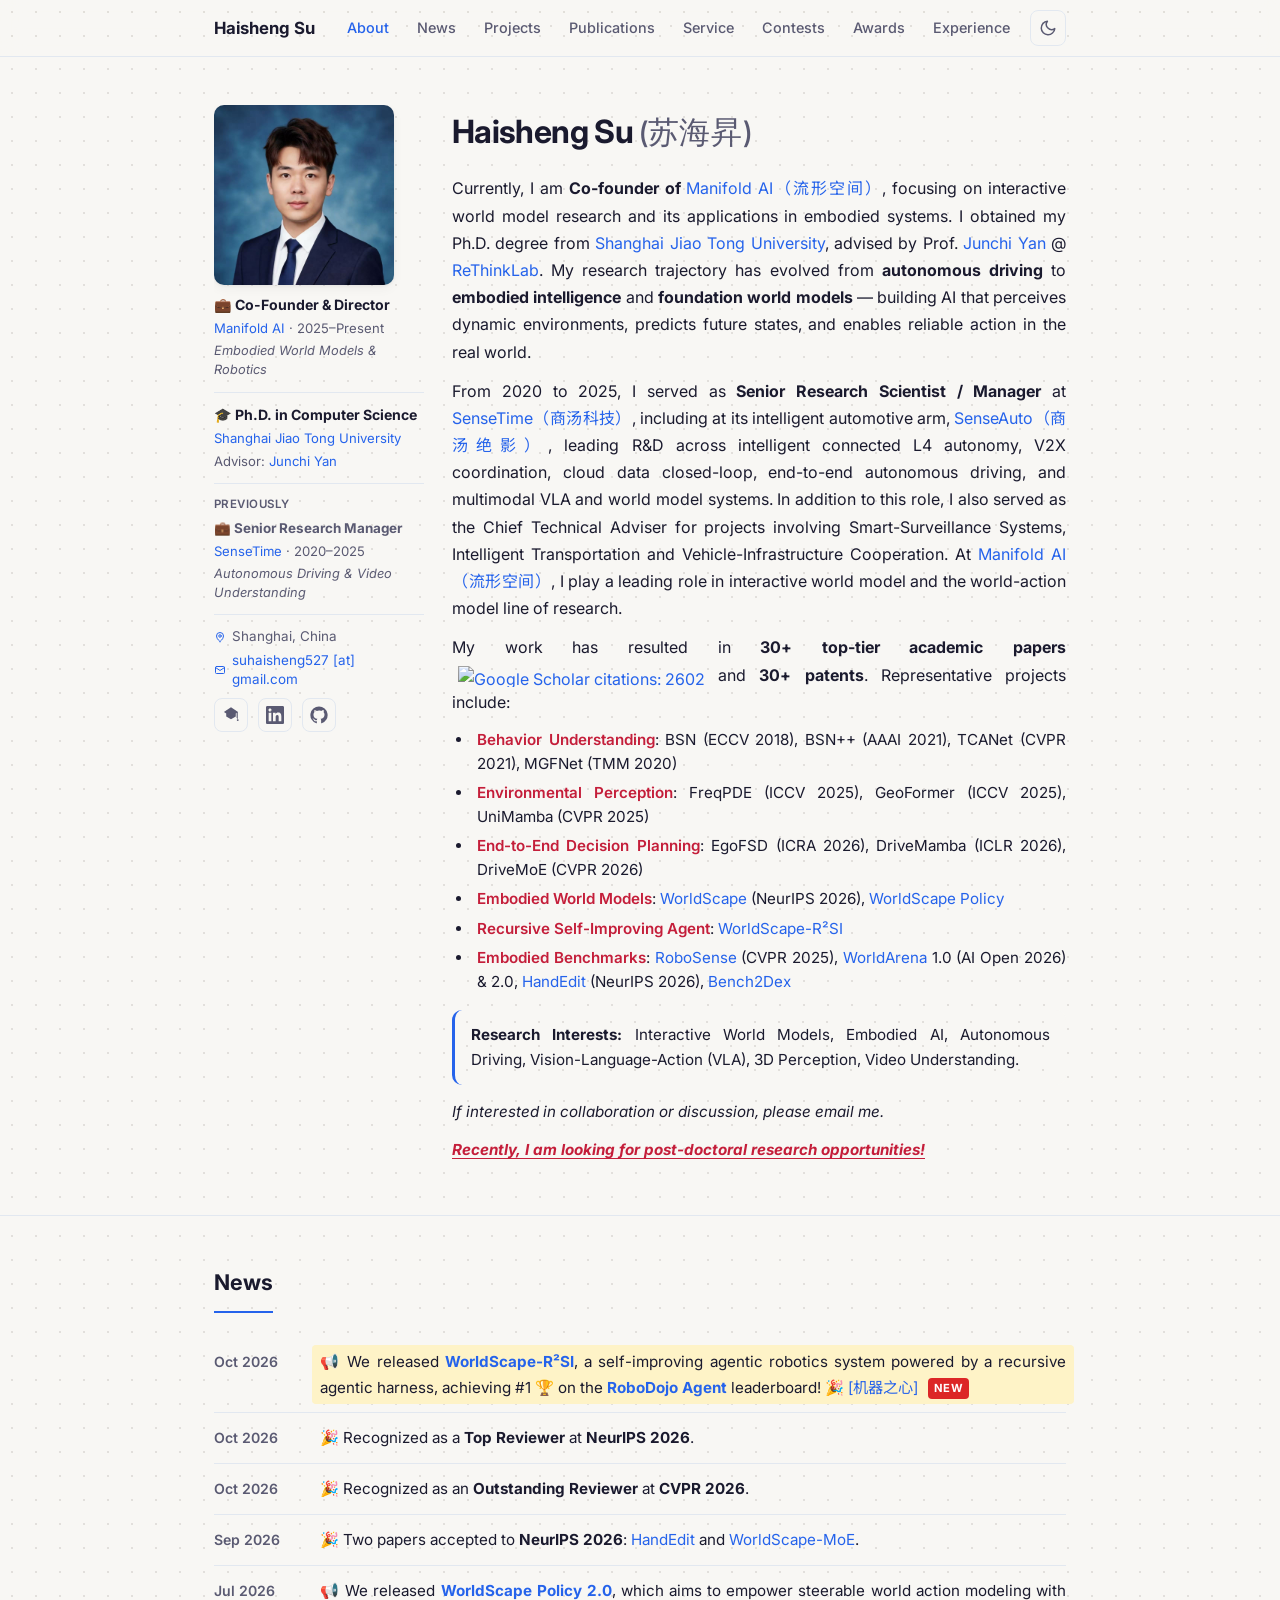
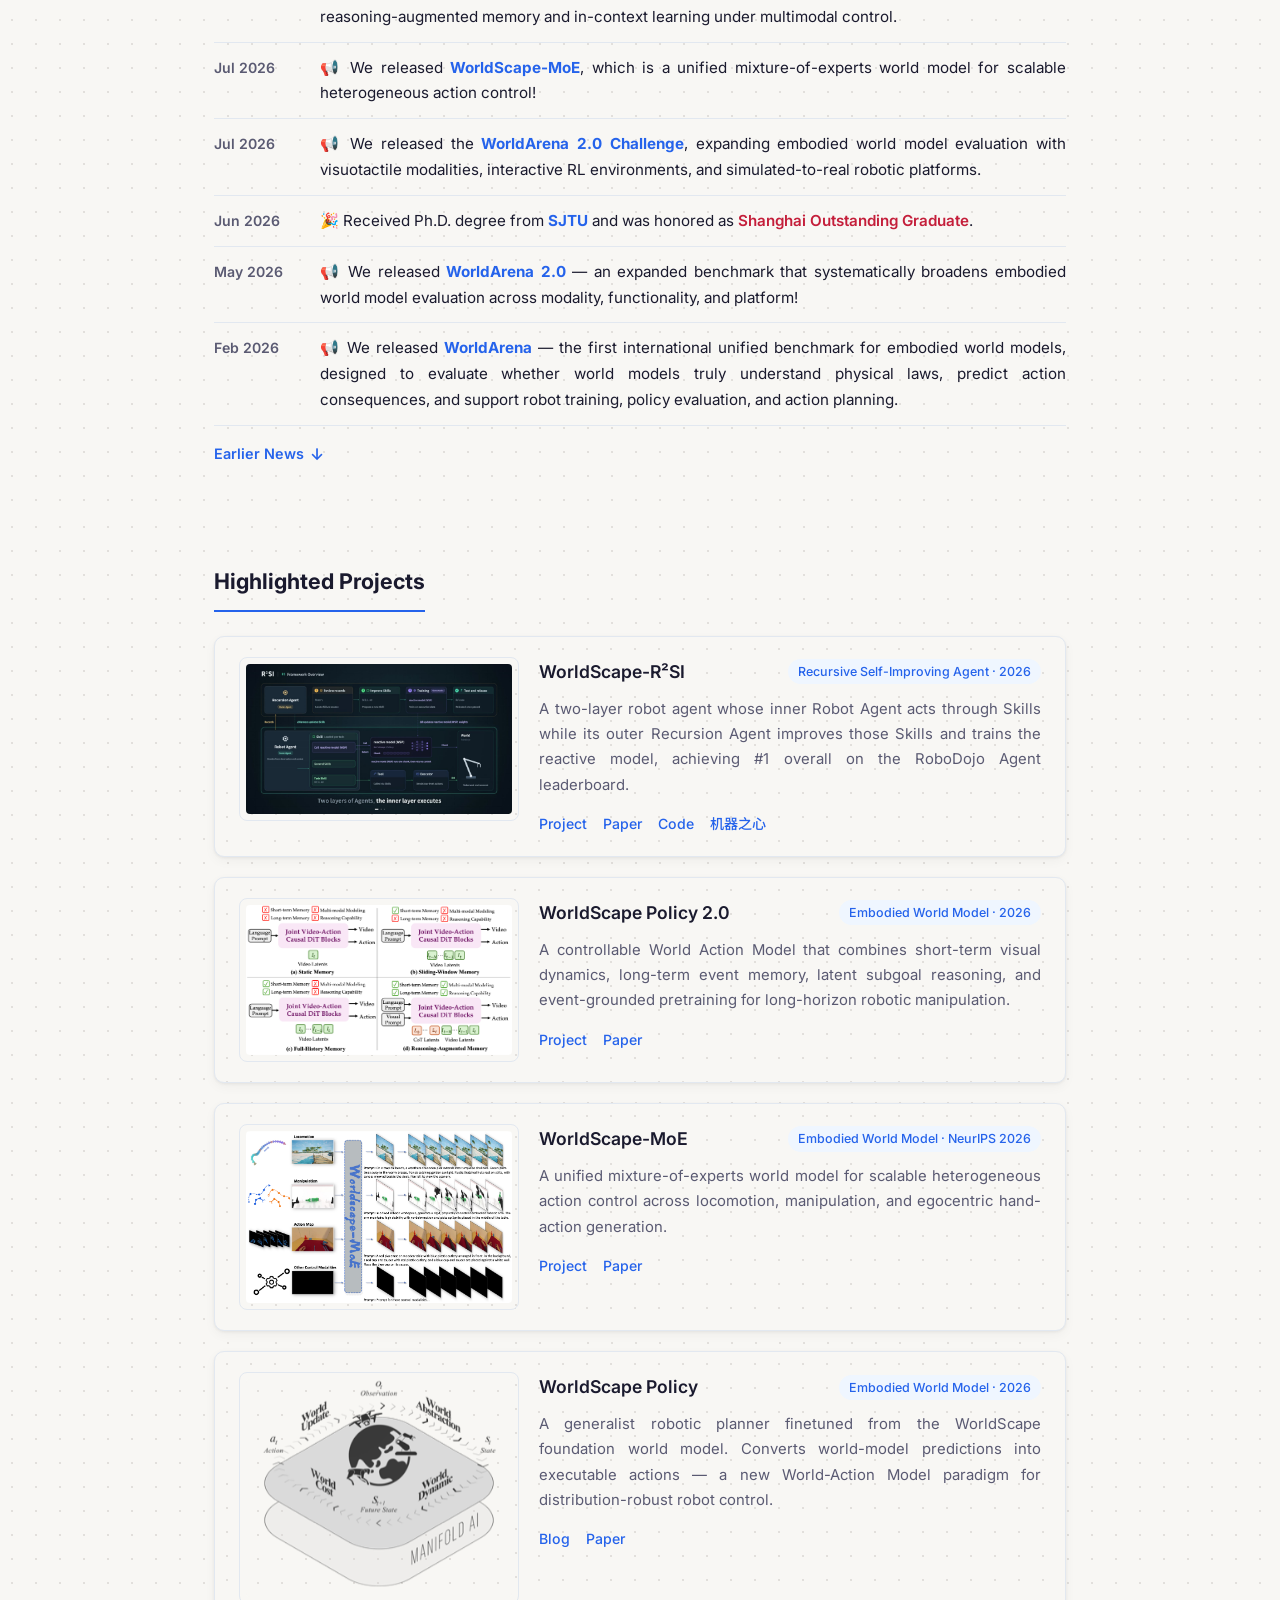
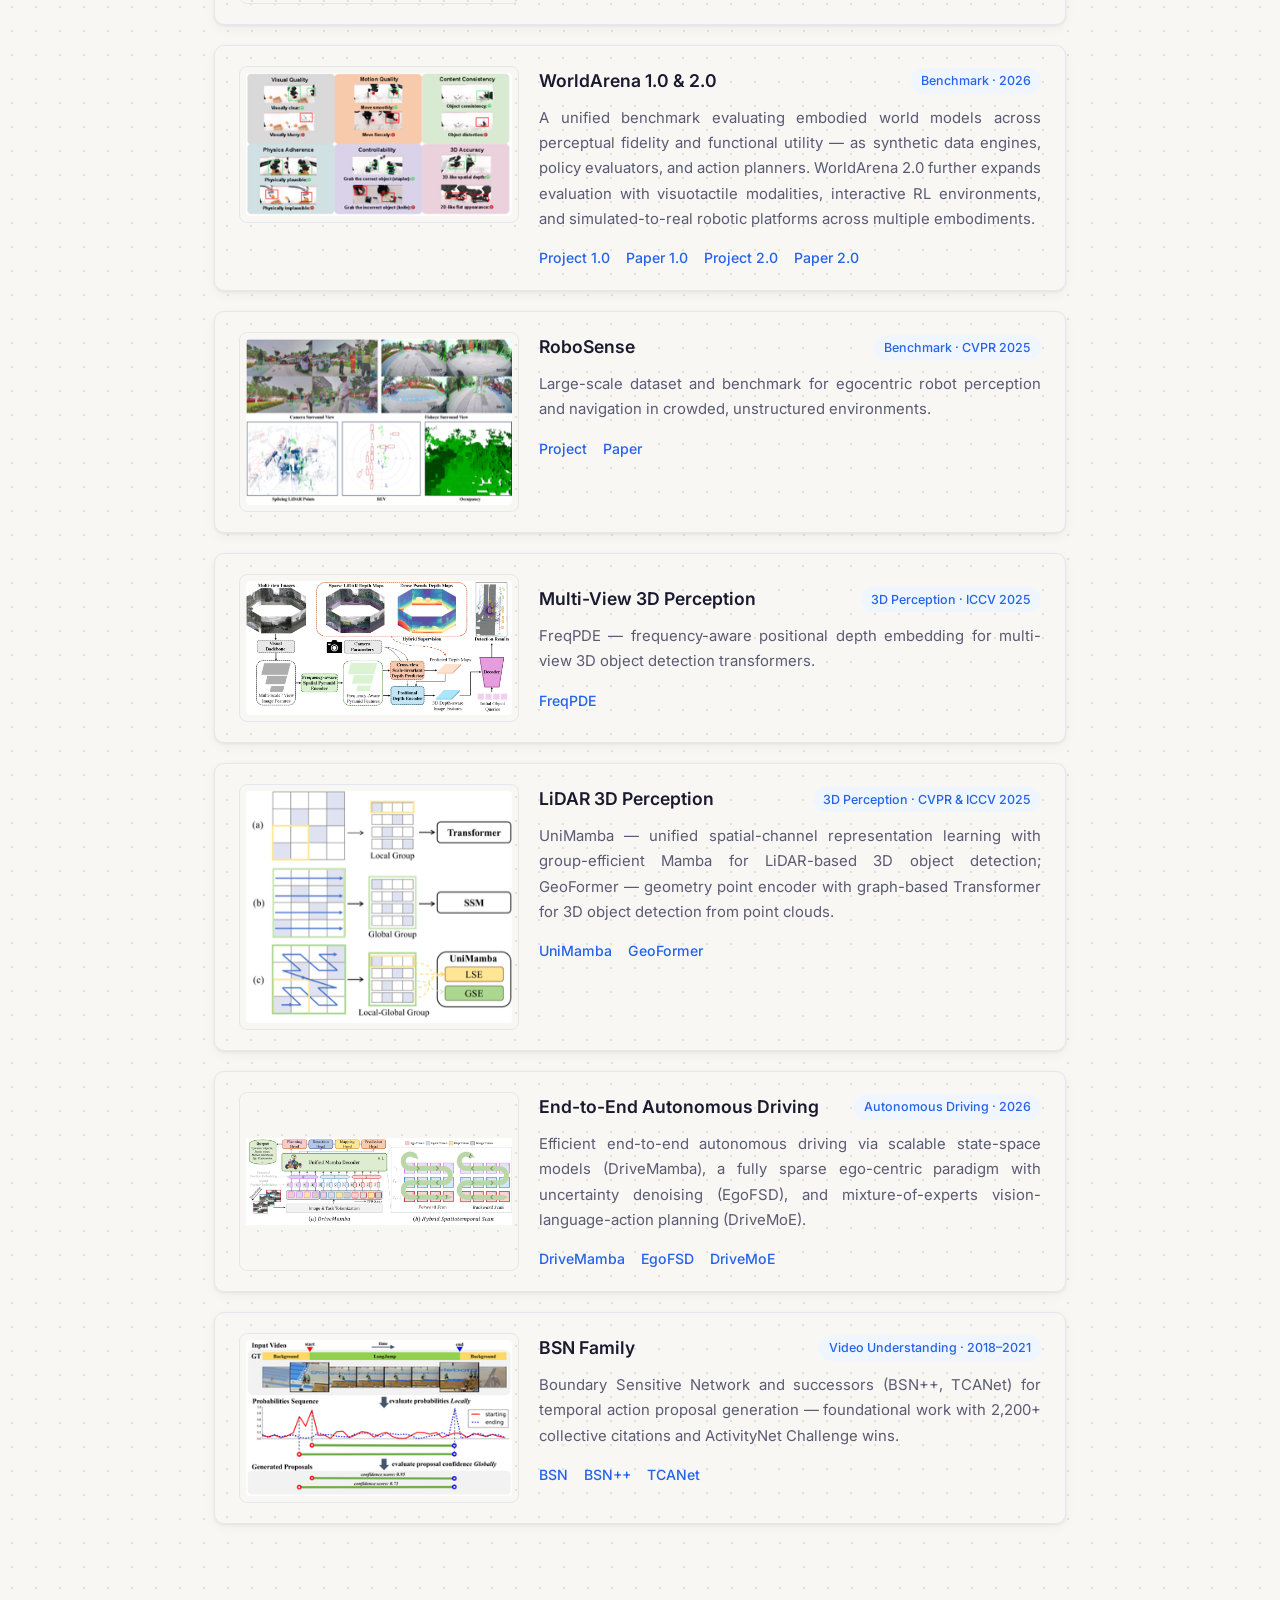
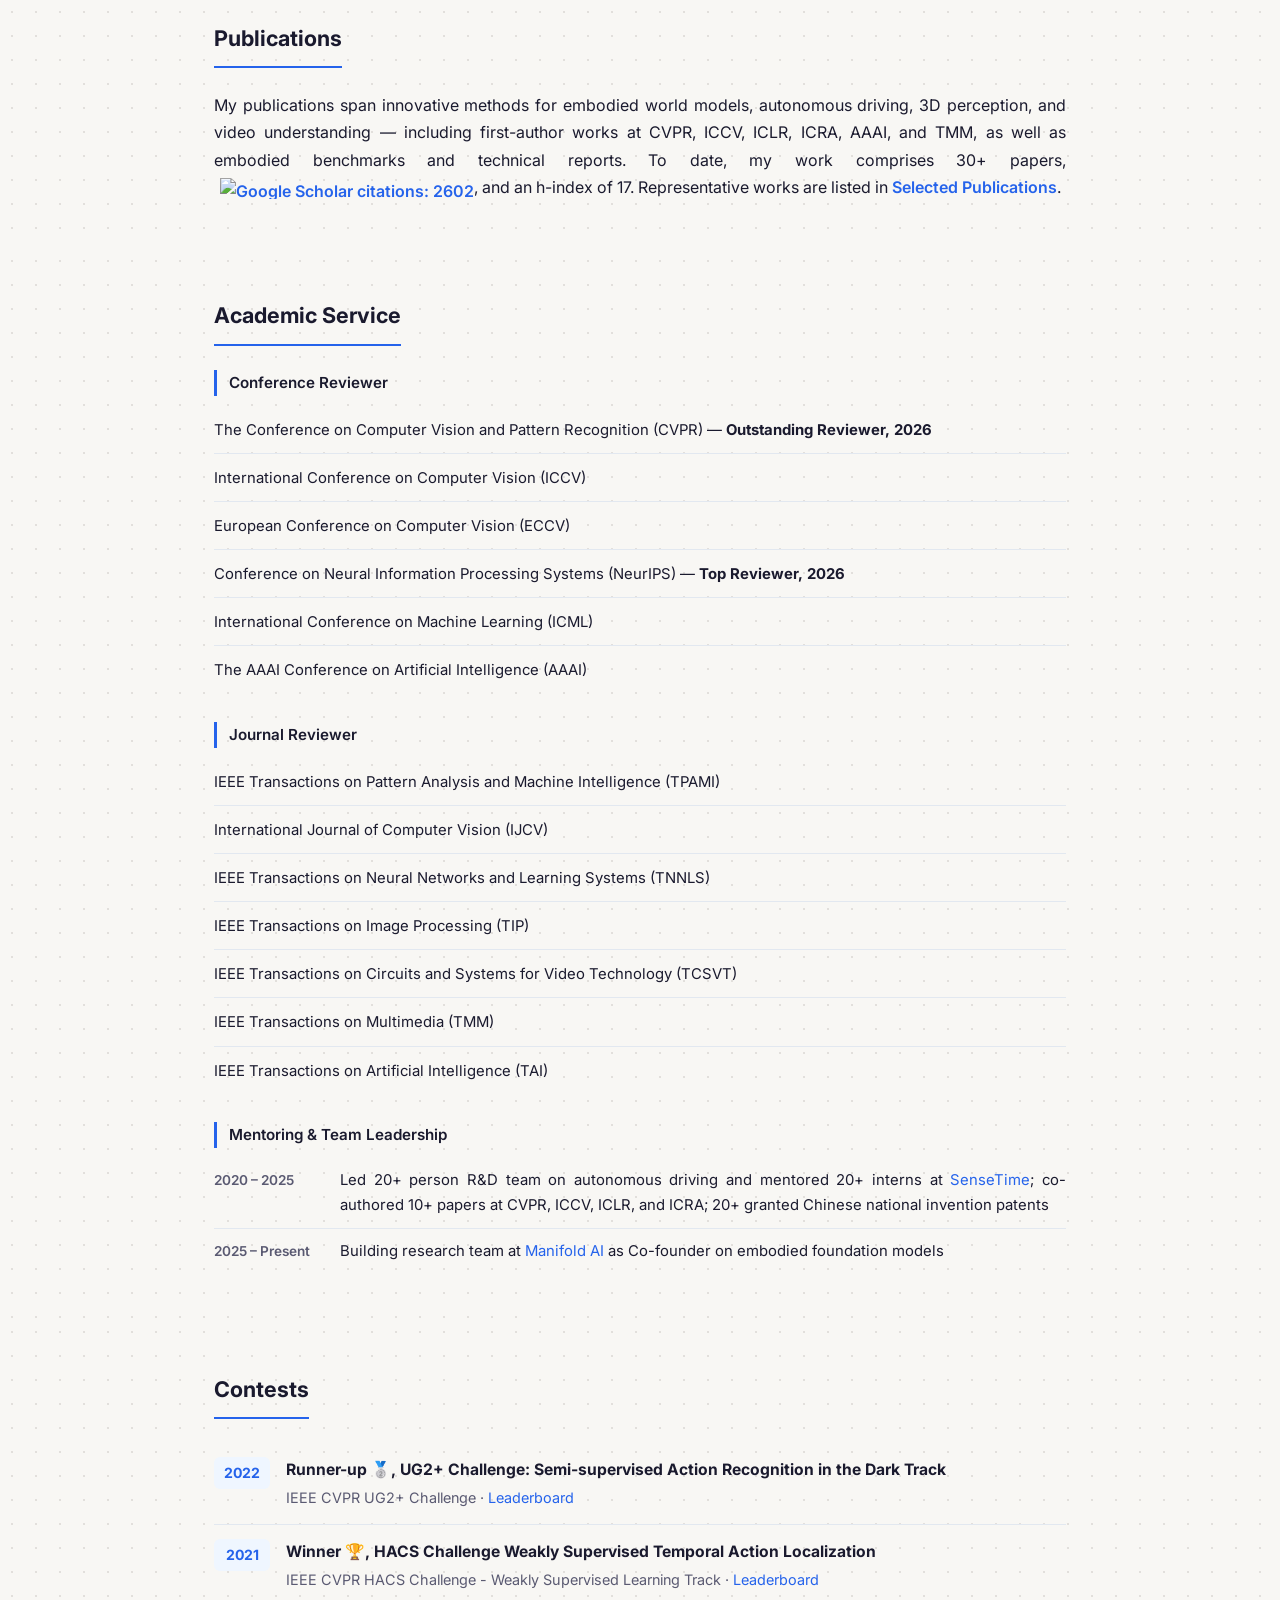
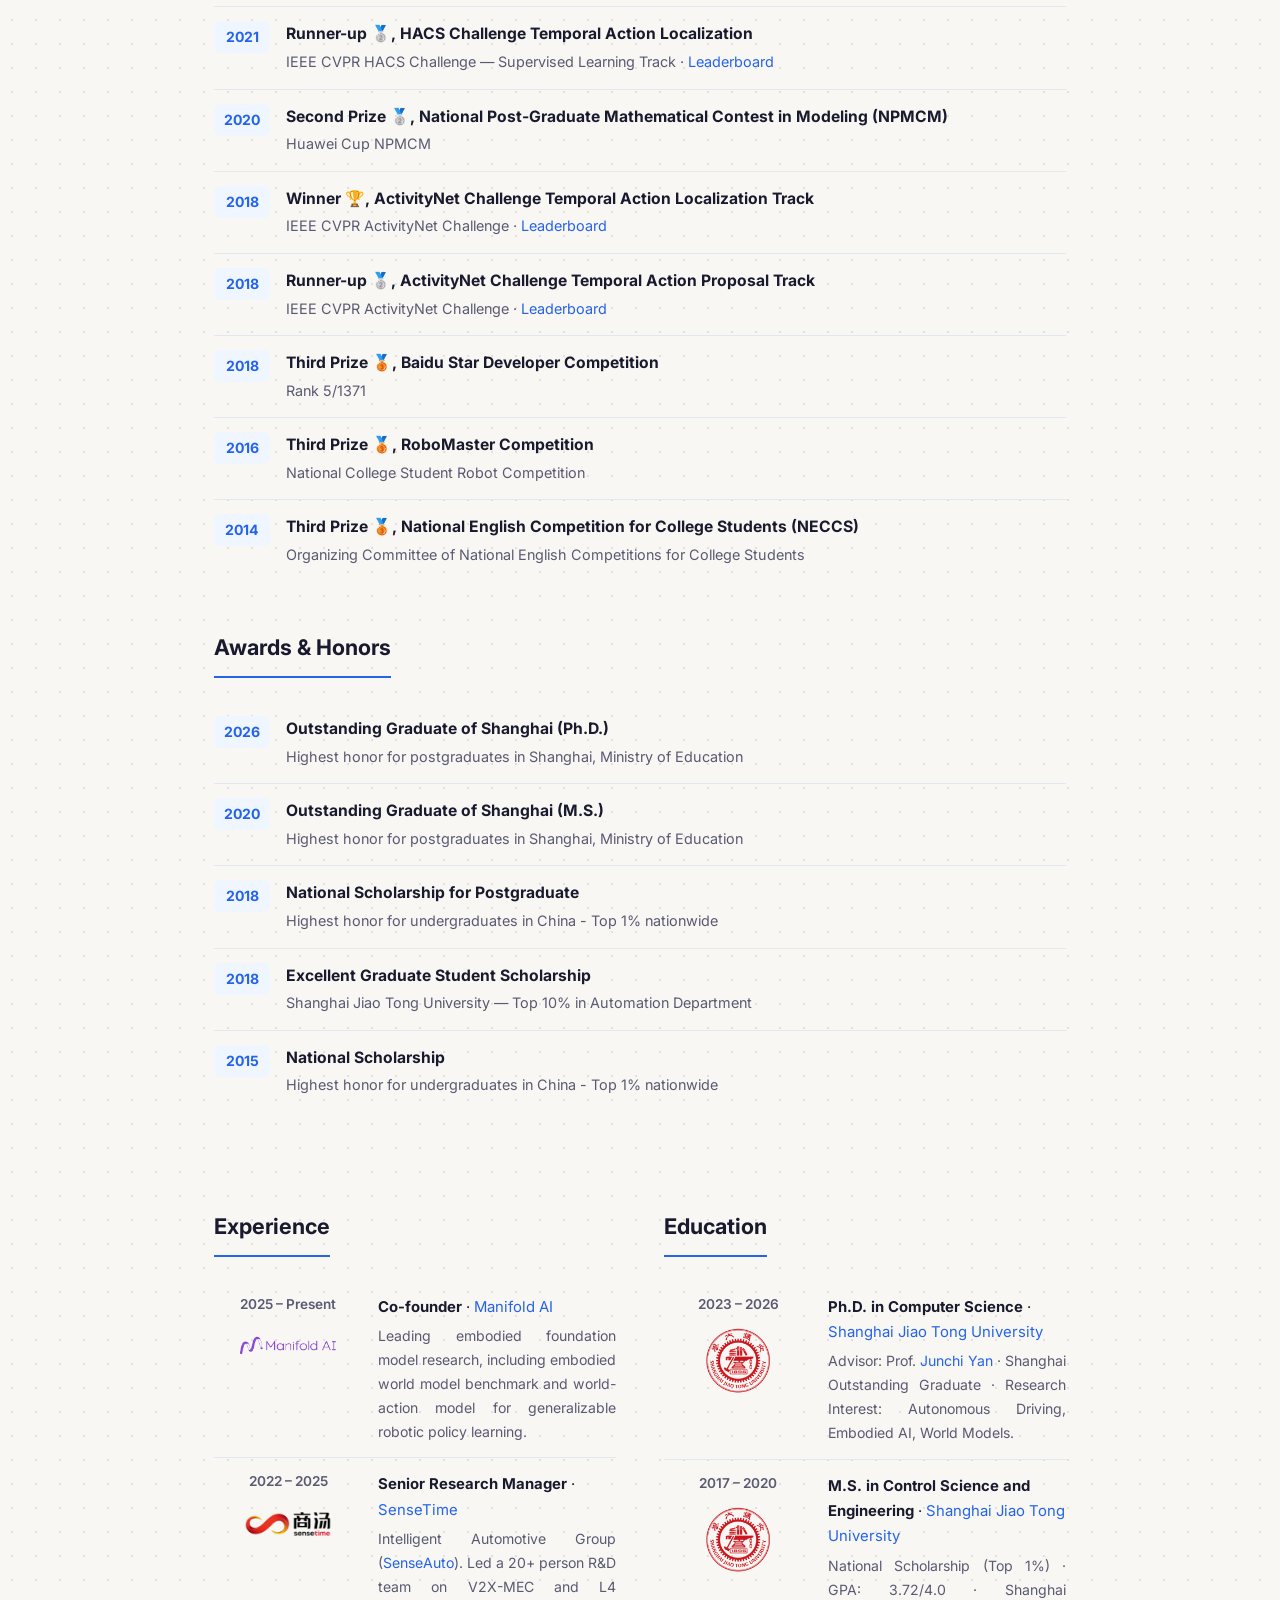
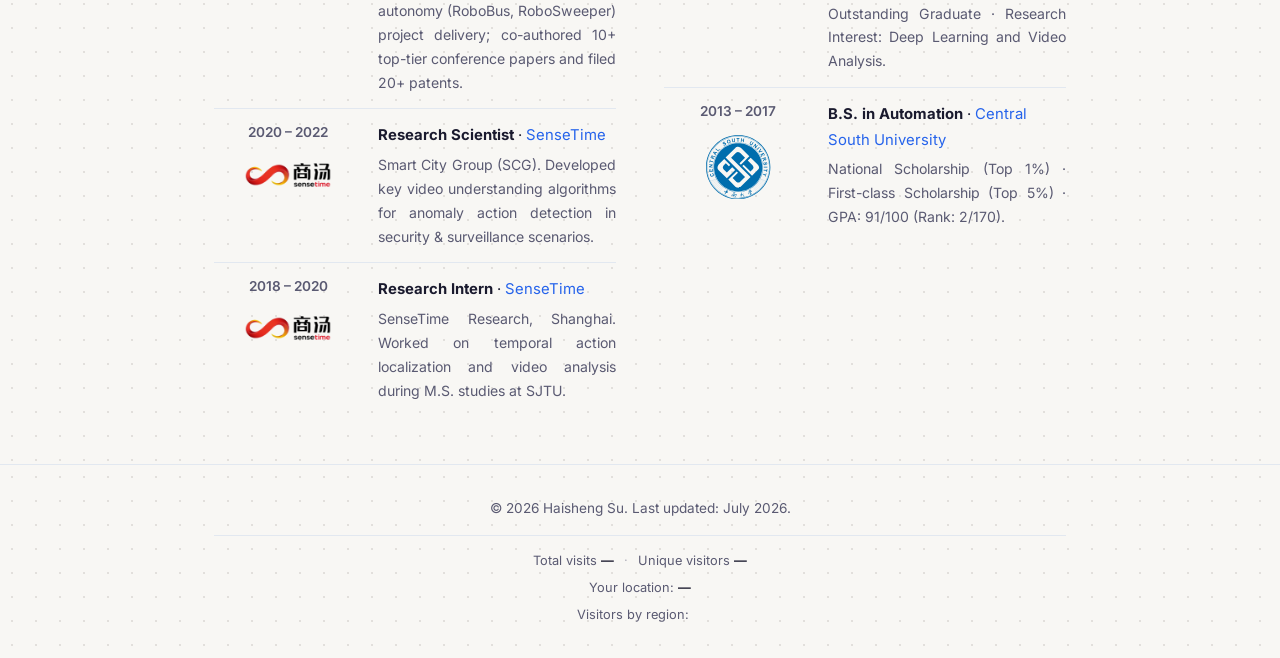
==== commit 4e42dc0a: "update" ====
--- a/index.html
+++ b/index.html
@@ -361,6 +361,7 @@
             <div class="card-links">
               <a href="https://r2si.worldscape.io/" target="_blank" rel="noopener">Project</a>
               <a href="https://r2si.worldscape.io/report.pdf" target="_blank" rel="noopener">Paper</a>
+              <a href="https://github.com/manifoldai-research/R2SI" target="_blank" rel="noopener">Code</a>
               <a href="https://mp.weixin.qq.com/s/GqI66EPiB9xz7Bz_LxwdmQ" target="_blank" rel="noopener">机器之心</a>
             </div>
             </div>
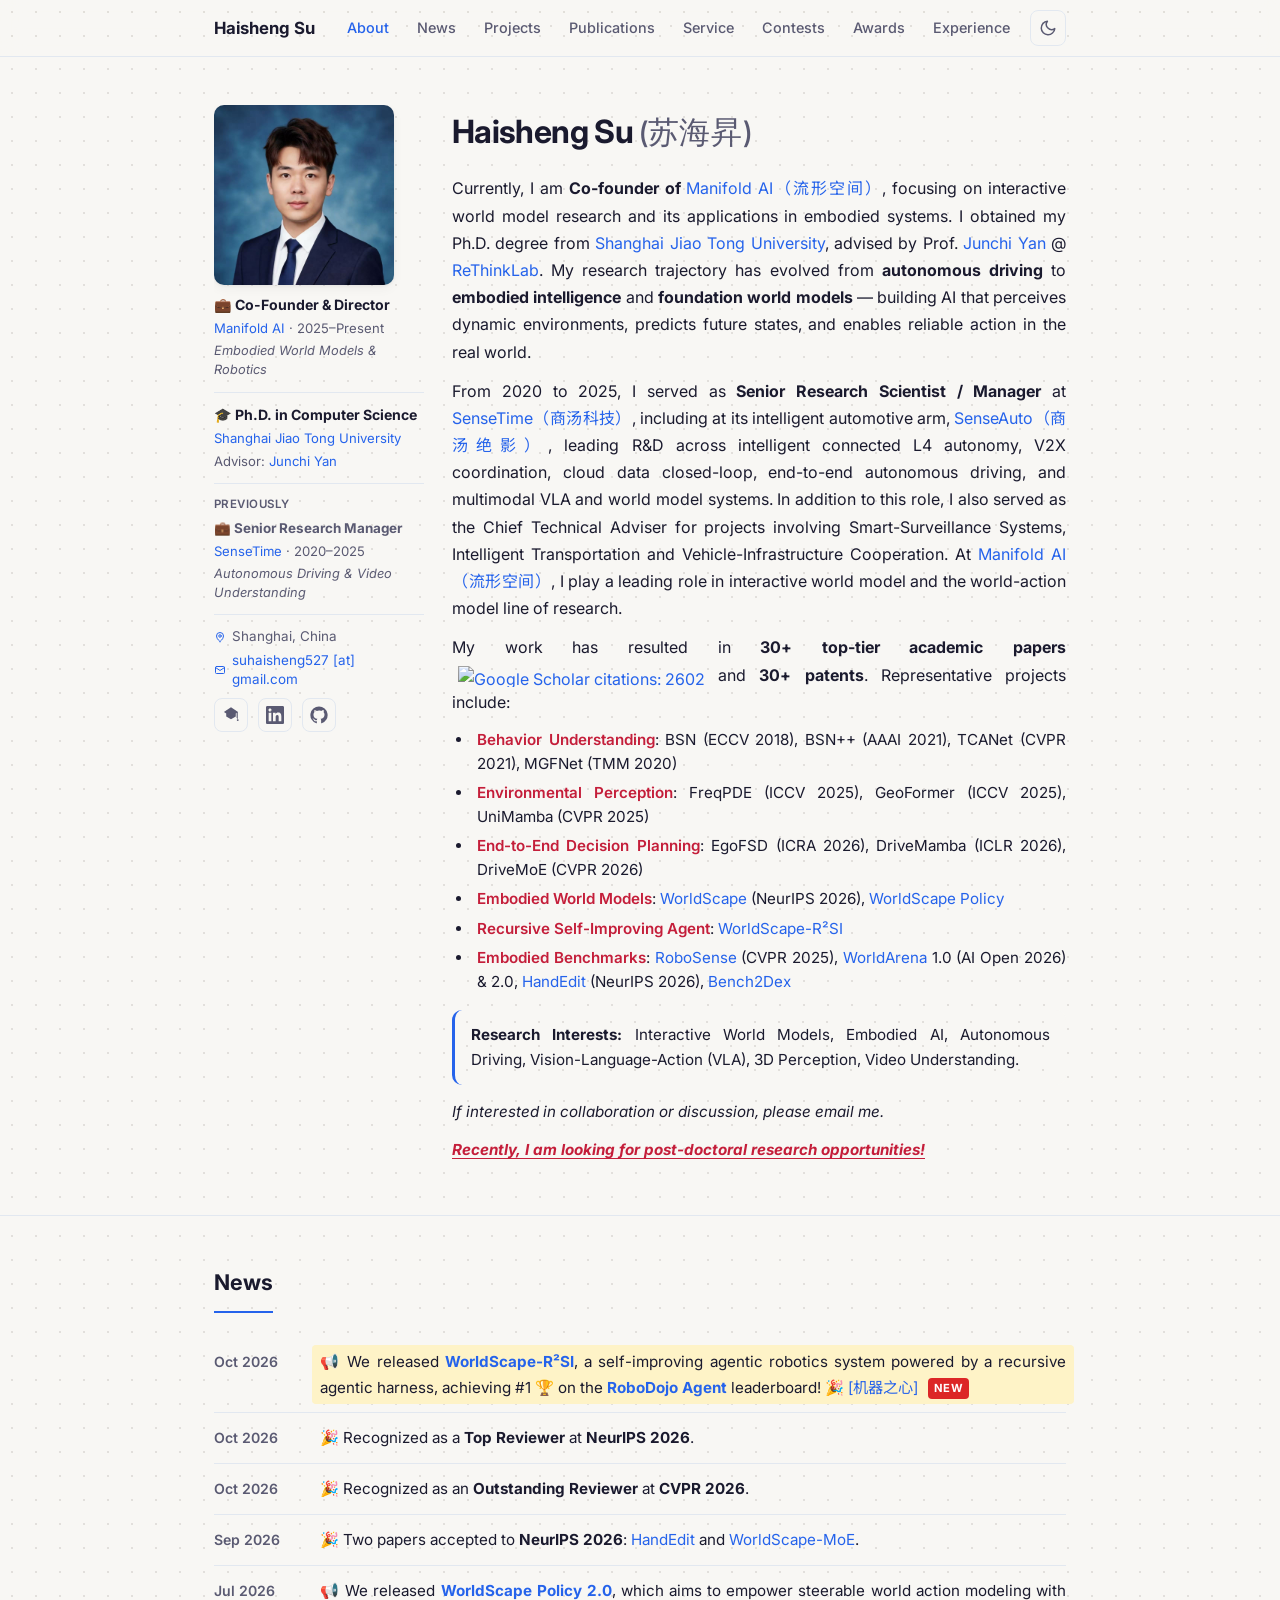
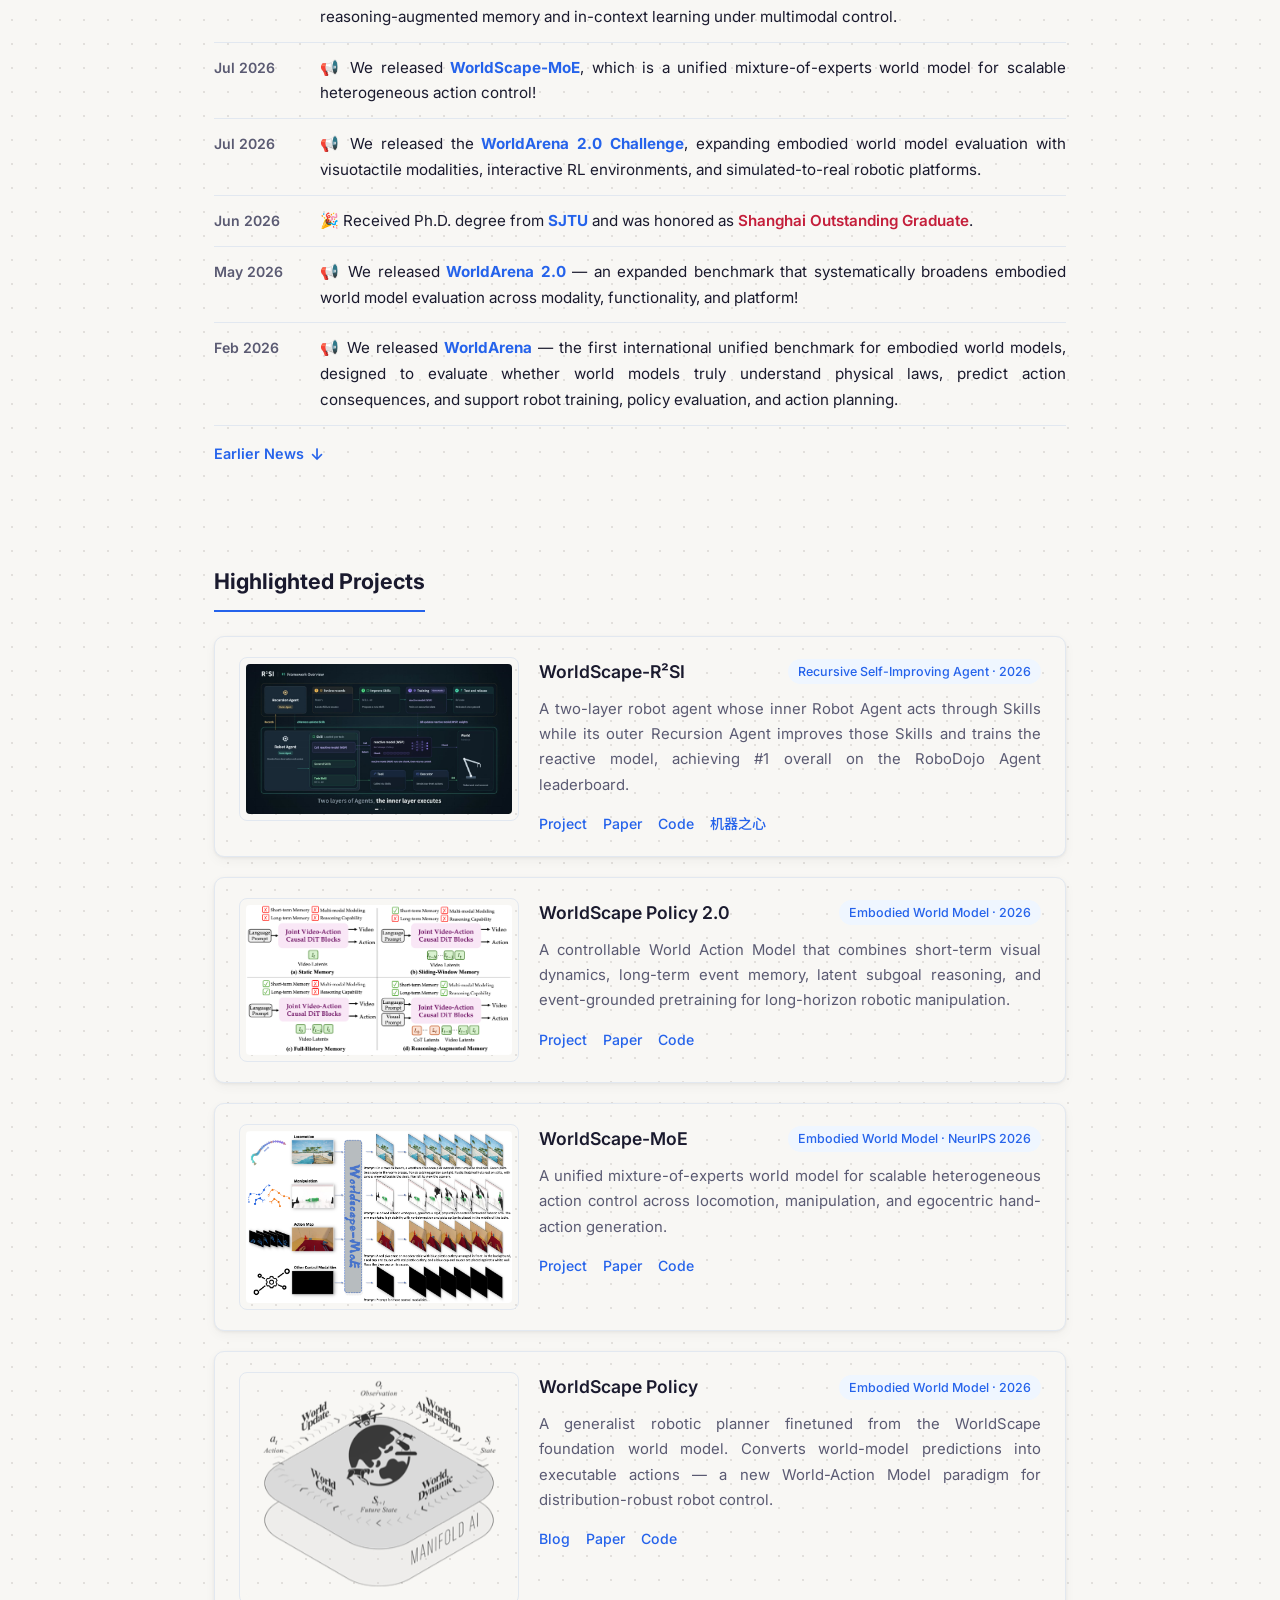
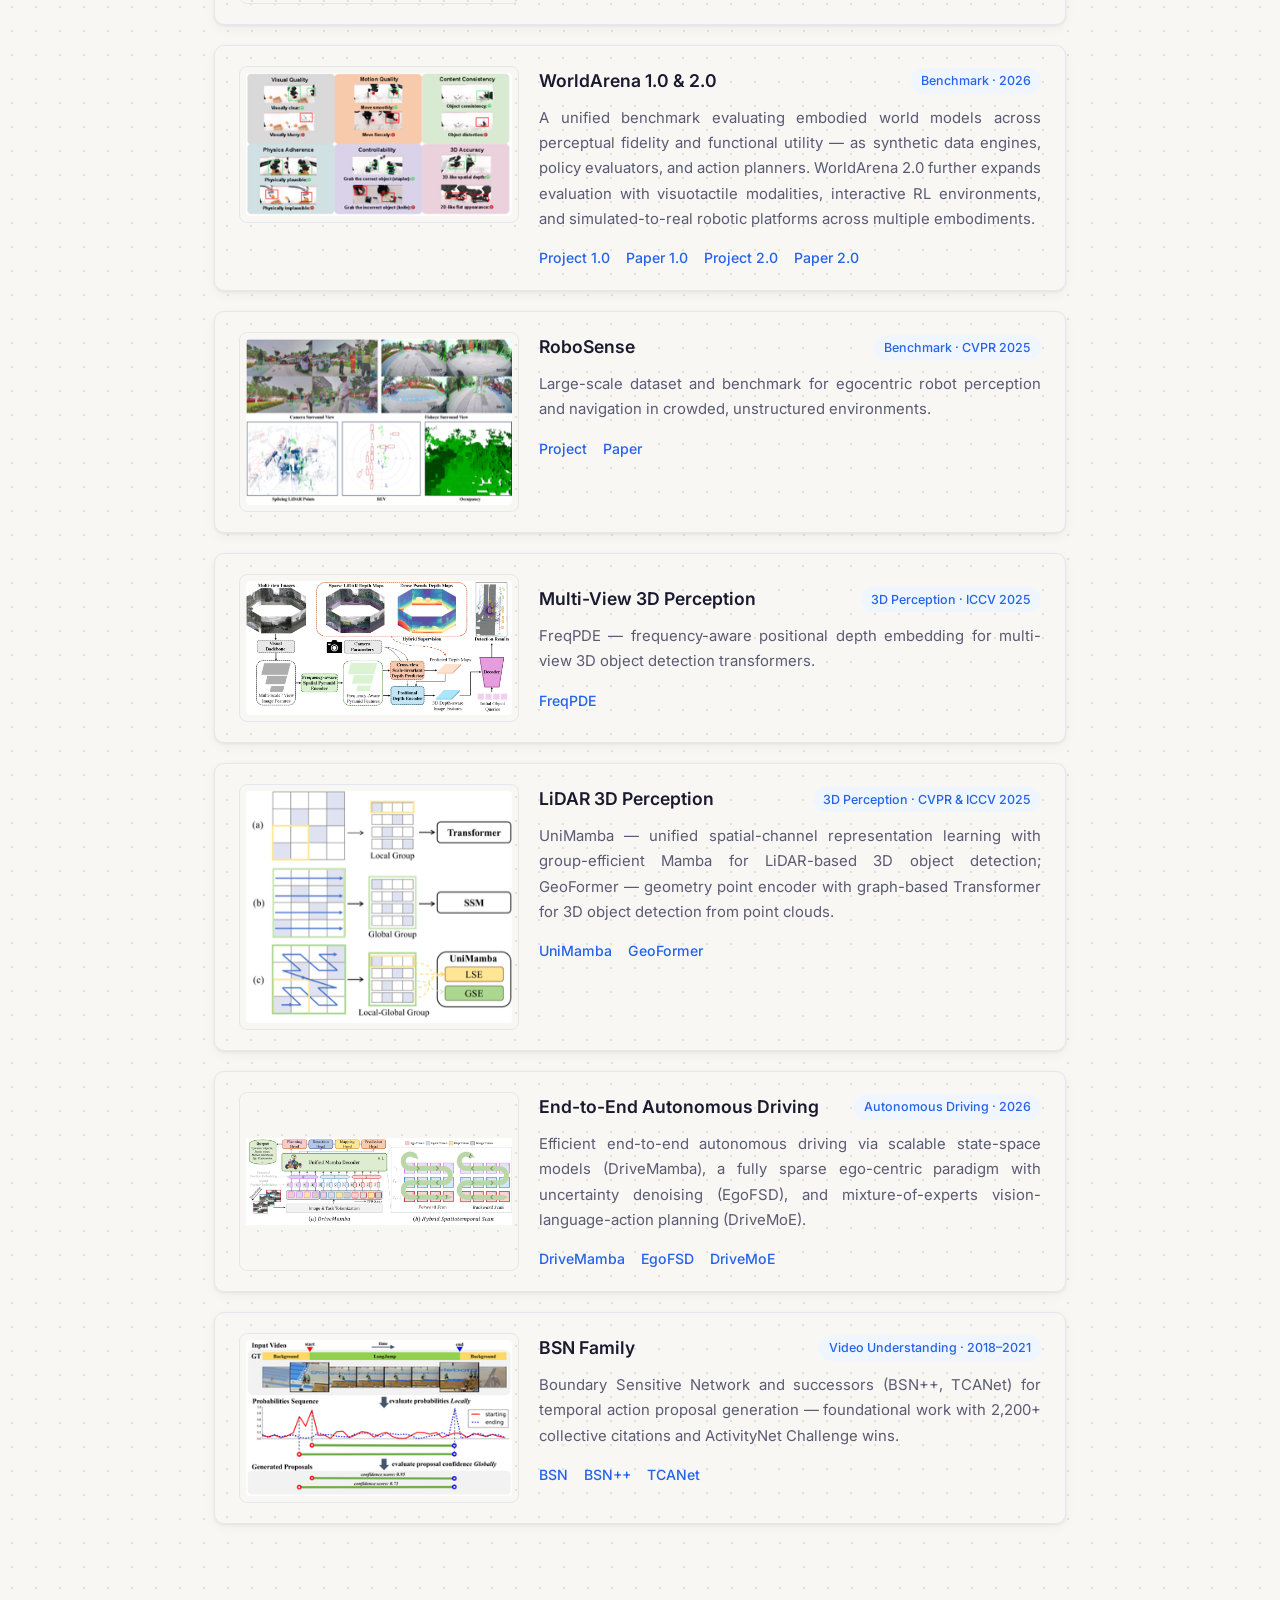
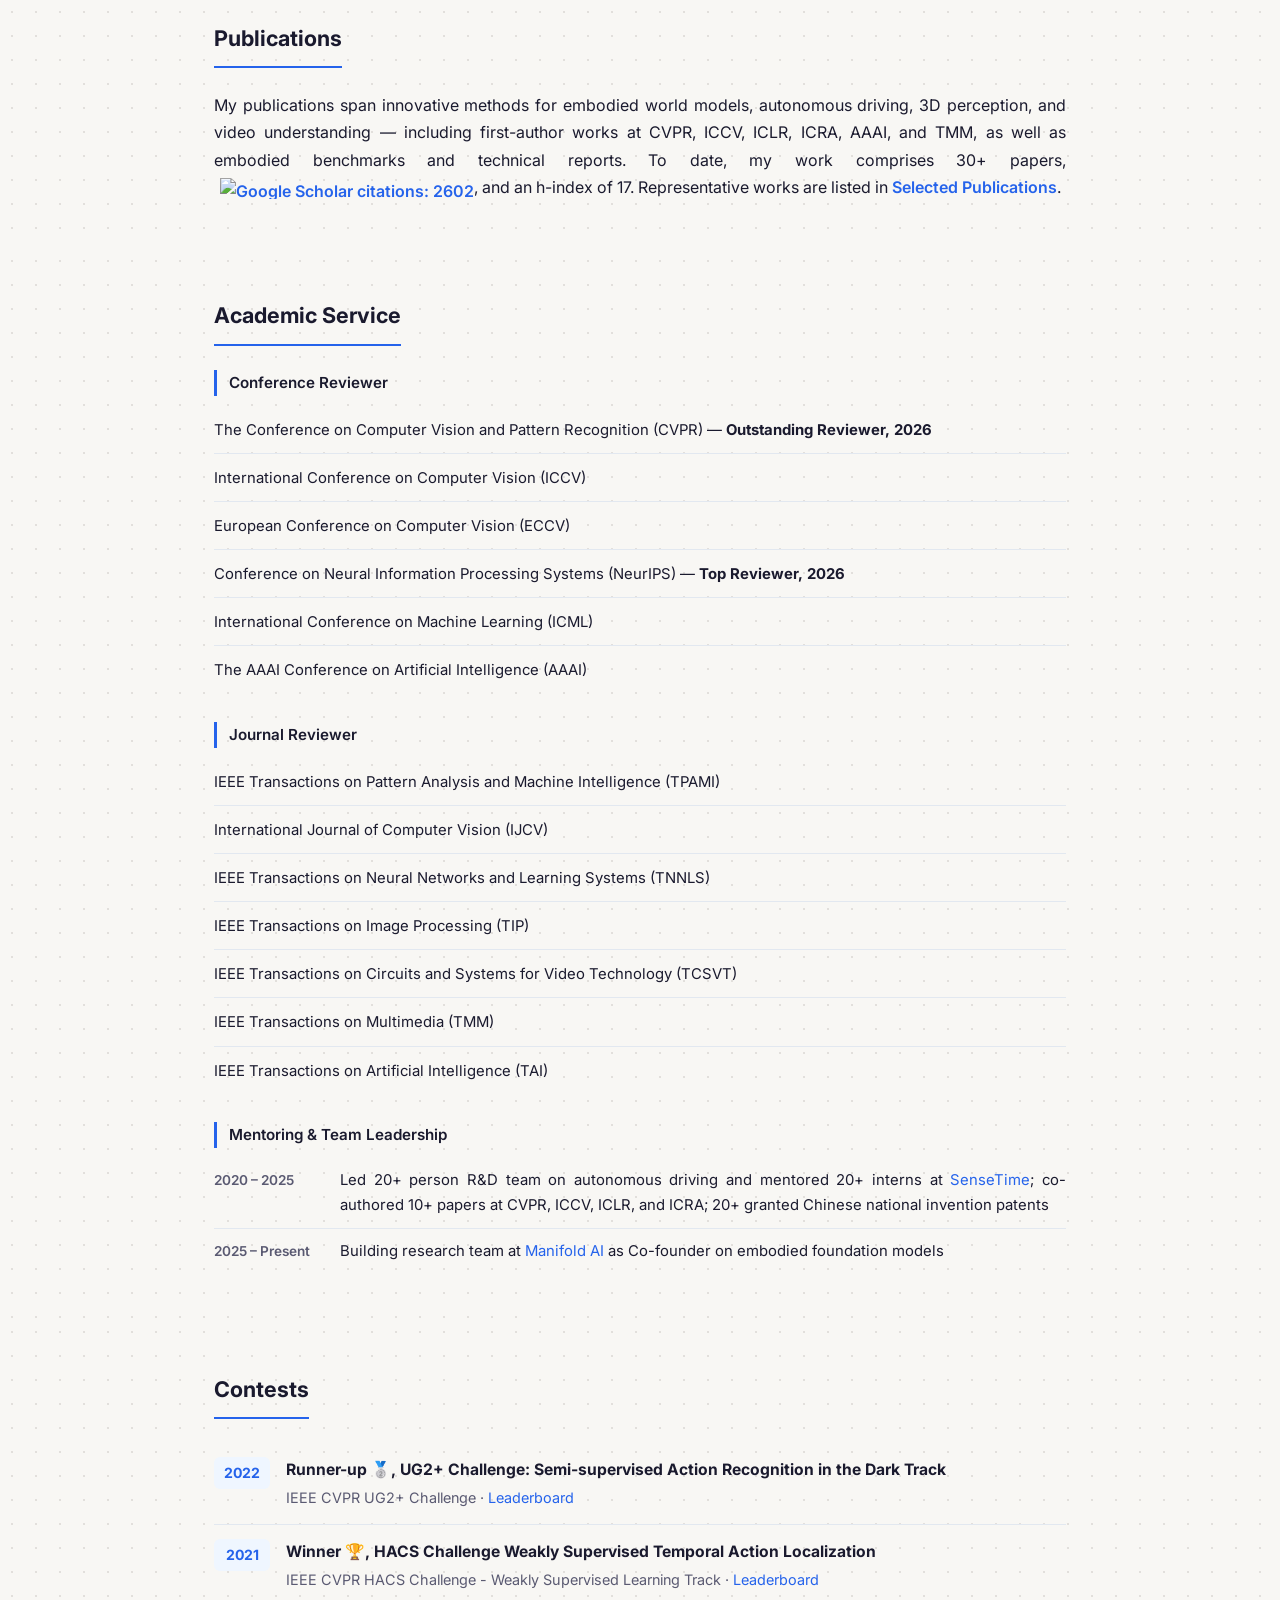
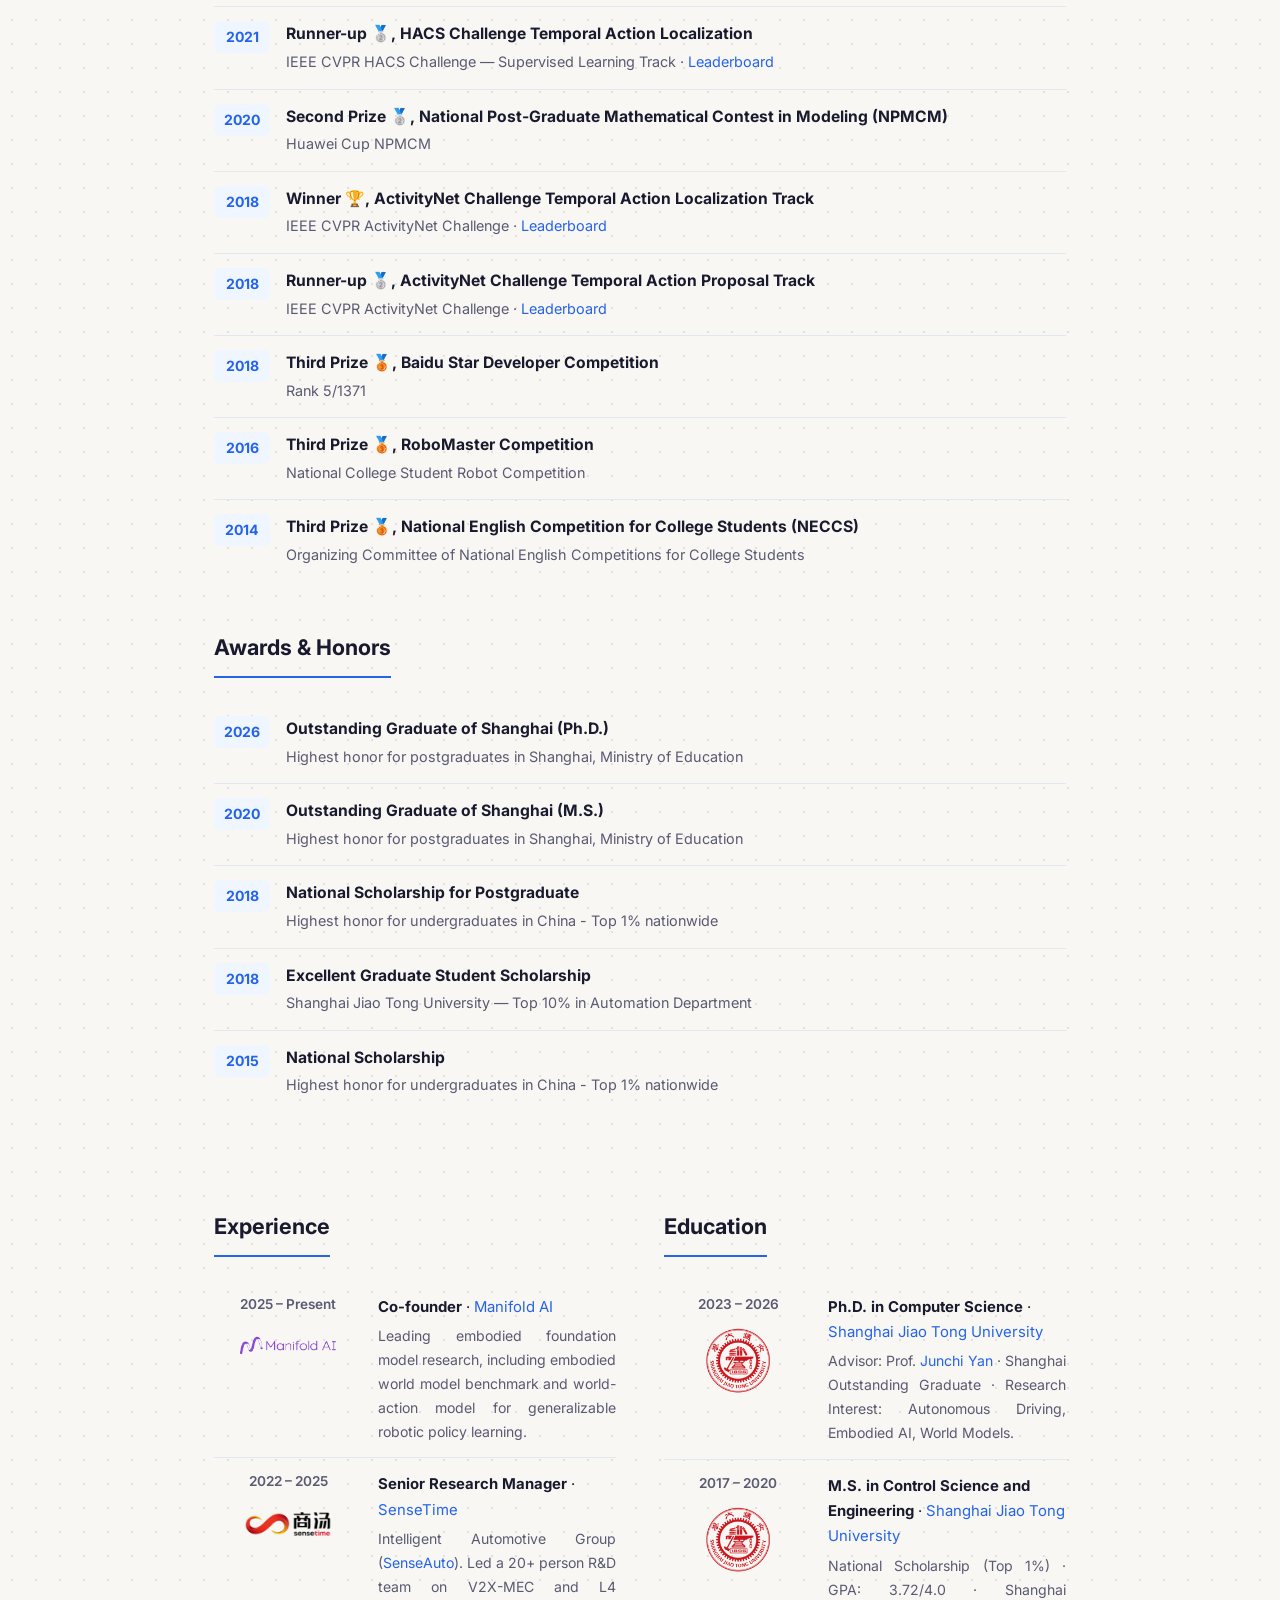
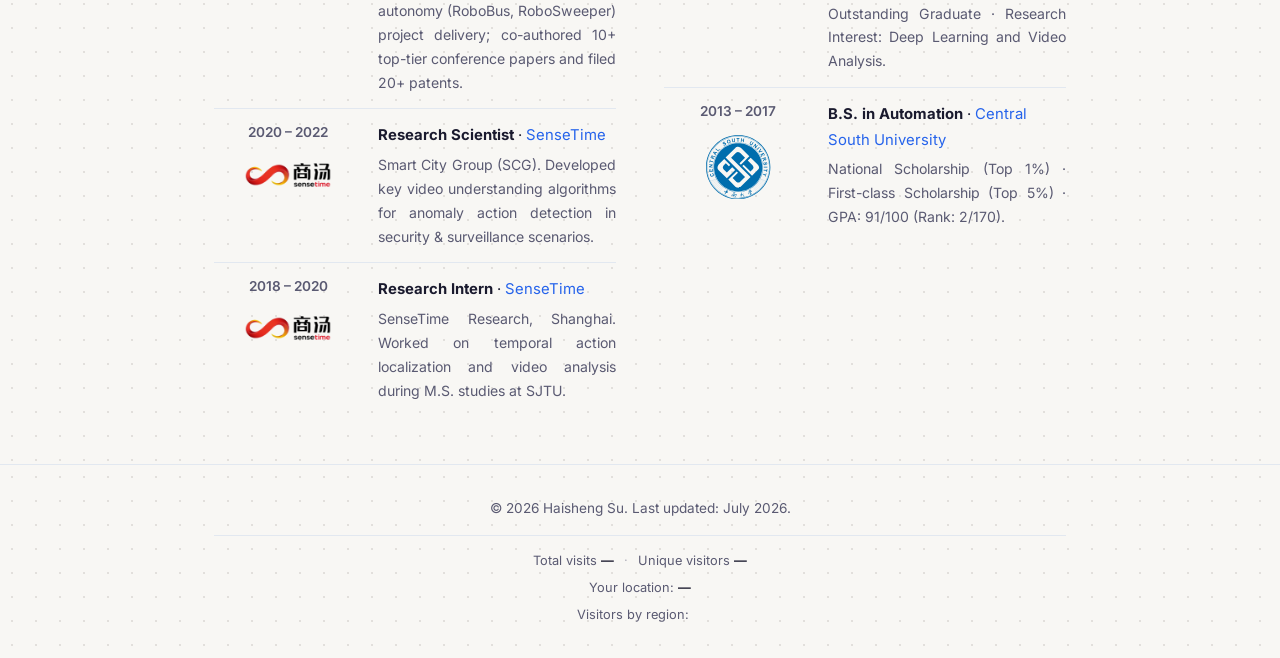
==== commit 5097d5cf: "update" ====
--- a/index.html
+++ b/index.html
@@ -383,6 +383,7 @@
             <div class="card-links">
               <a href="https://manifoldai-research.github.io/WorldScape-Policy/" target="_blank" rel="noopener">Project</a>
               <a href="https://manifoldai-research.github.io/WorldScape-Policy/assets/docs/worldscape-policy-2.pdf" target="_blank" rel="noopener">Paper</a>
+              <a href="https://github.com/manifoldai-research/WorldScape-Policy" target="_blank" rel="noopener">Code</a>
             </div>
             </div>
           </article>
@@ -402,6 +403,7 @@
             <div class="card-links">
               <a href="https://worldscape-moe.com/" target="_blank" rel="noopener">Project</a>
               <a href="https://arxiv.org/abs/2607.03964" target="_blank" rel="noopener">Paper</a>
+              <a href="https://github.com/EmbodiedCity/Worldscape-MoE.code" target="_blank" rel="noopener">Code</a>
             </div>
             </div>
           </article>
@@ -422,6 +424,7 @@
             <div class="card-links">
               <a href="https://manifoldai.cn/blogs/WorldScapePolicy.html" target="_blank" rel="noopener">Blog</a>
               <a href="https://manifoldai.cn/assets/file/WorldScapePolicy.pdf" target="_blank" rel="noopener">Paper</a>
+              <a href="https://github.com/manifoldai-research/WorldScape-Policy" target="_blank" rel="noopener">Code</a>
             </div>
             </div>
           </article>
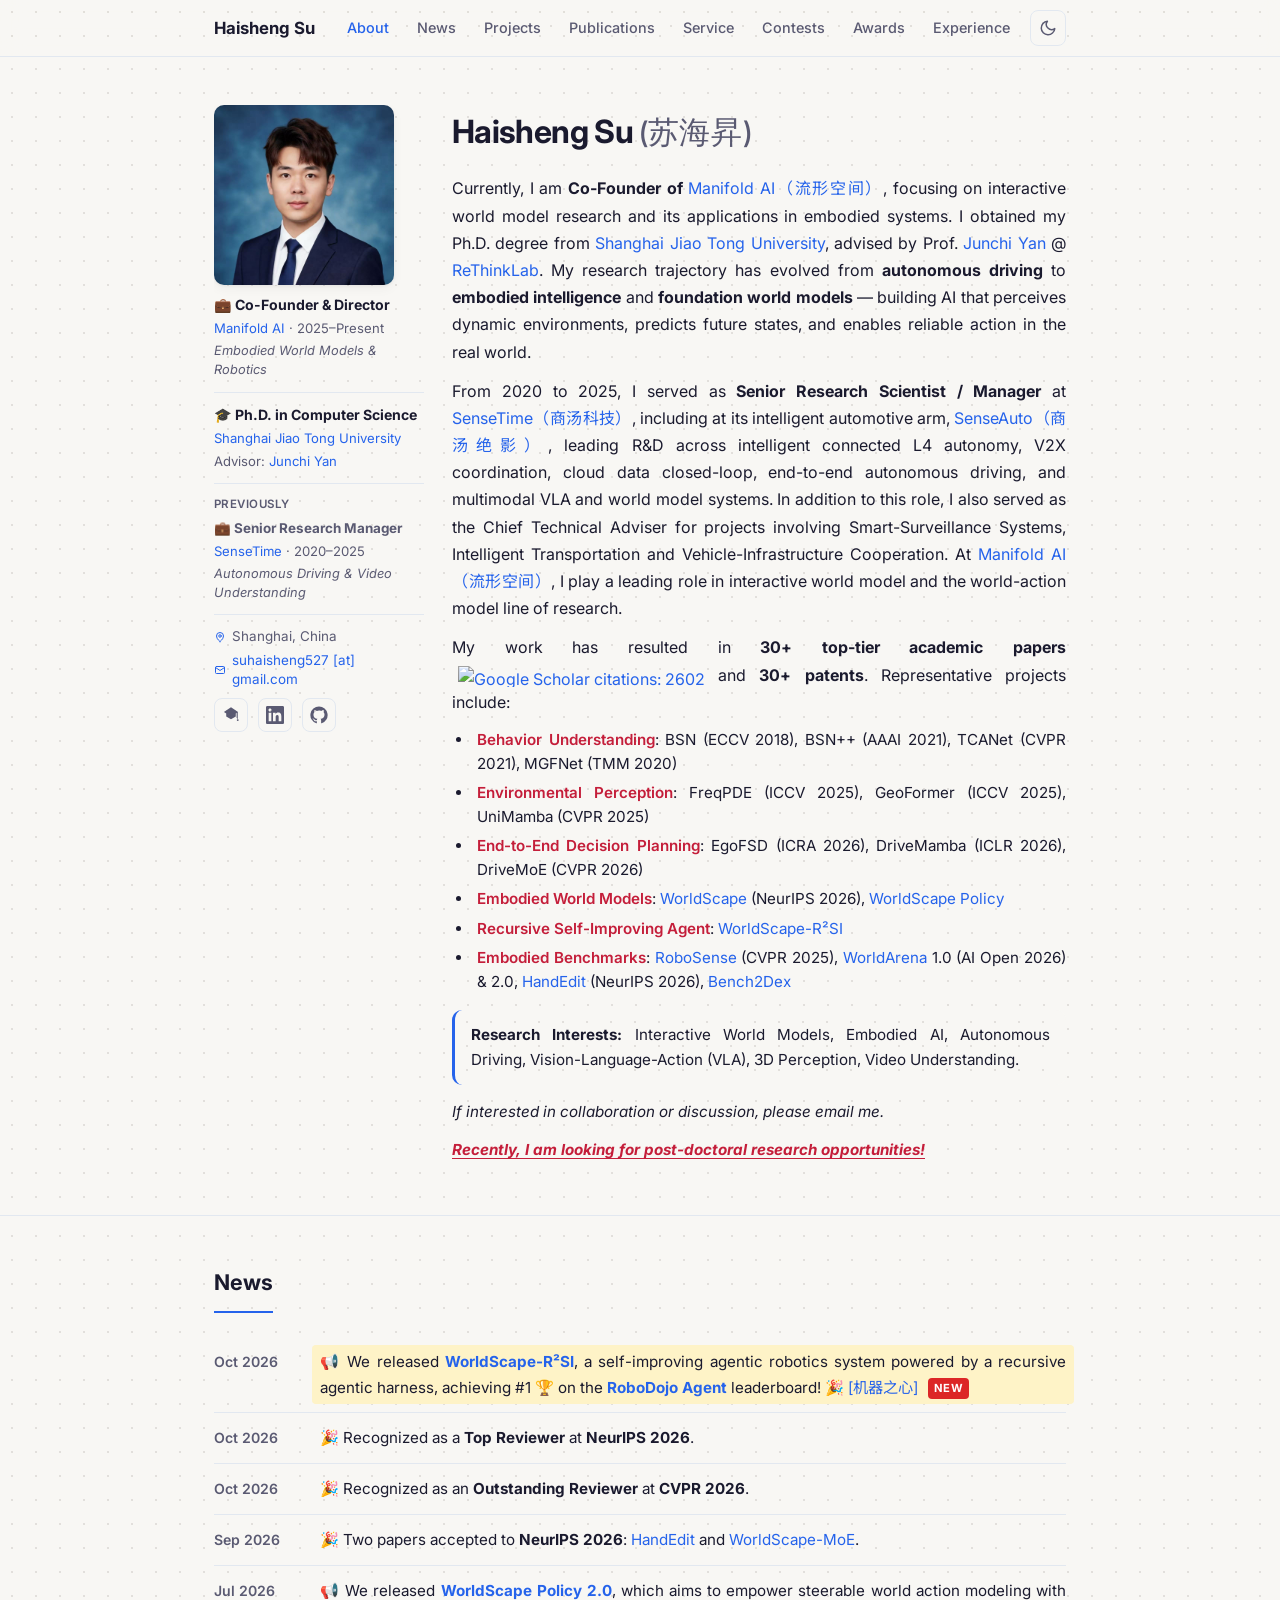
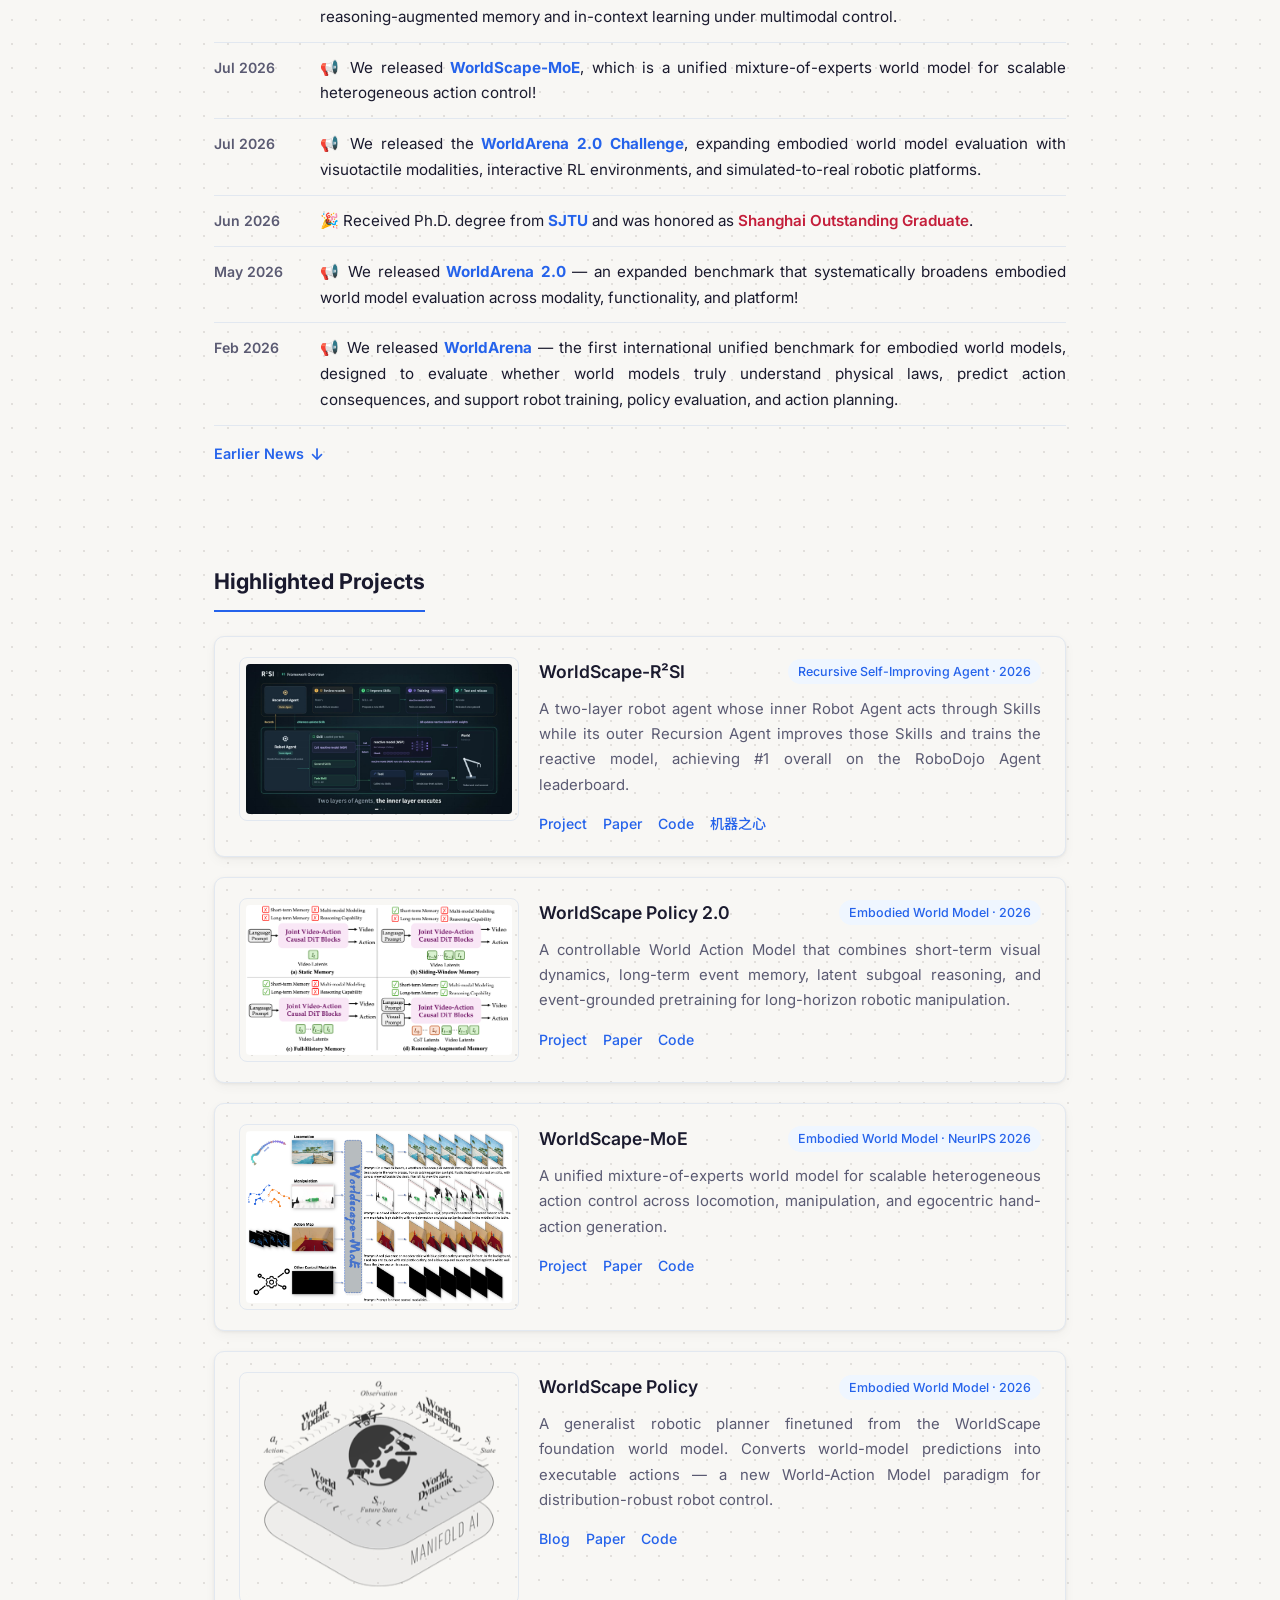
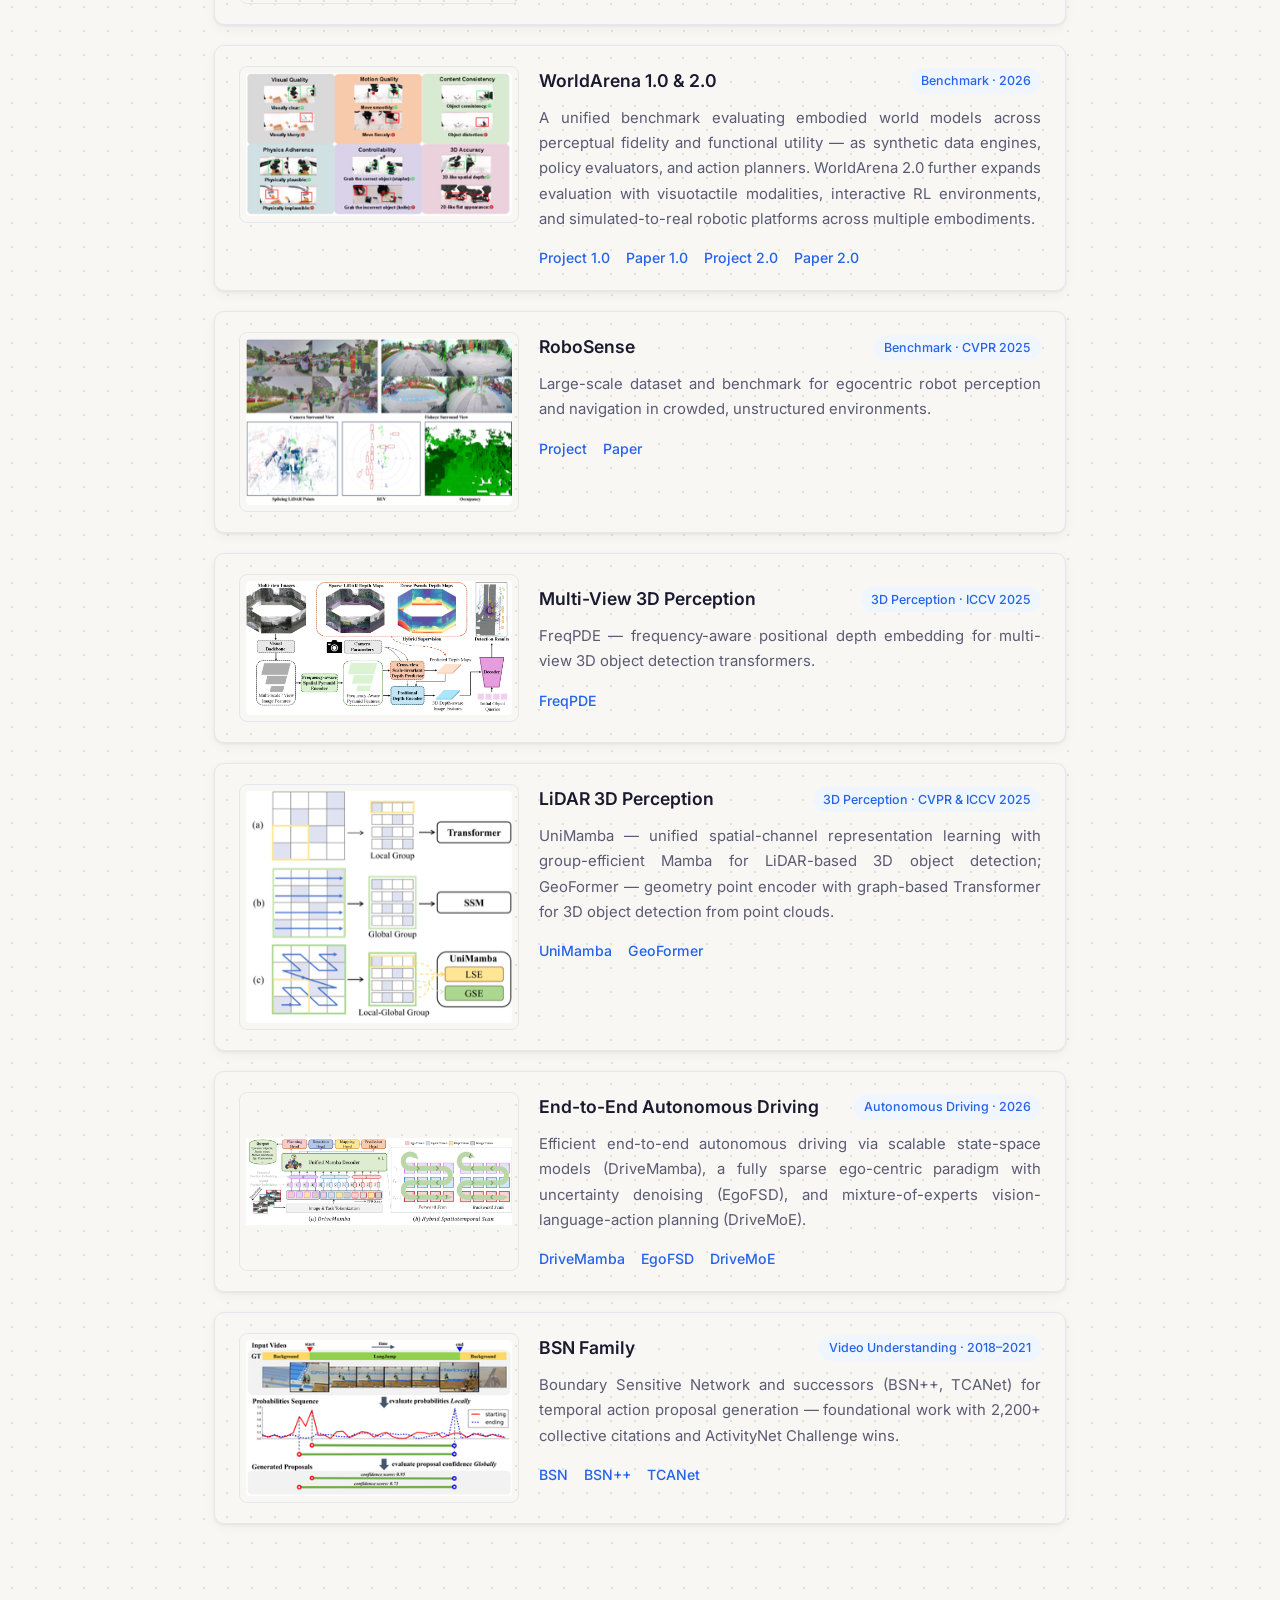
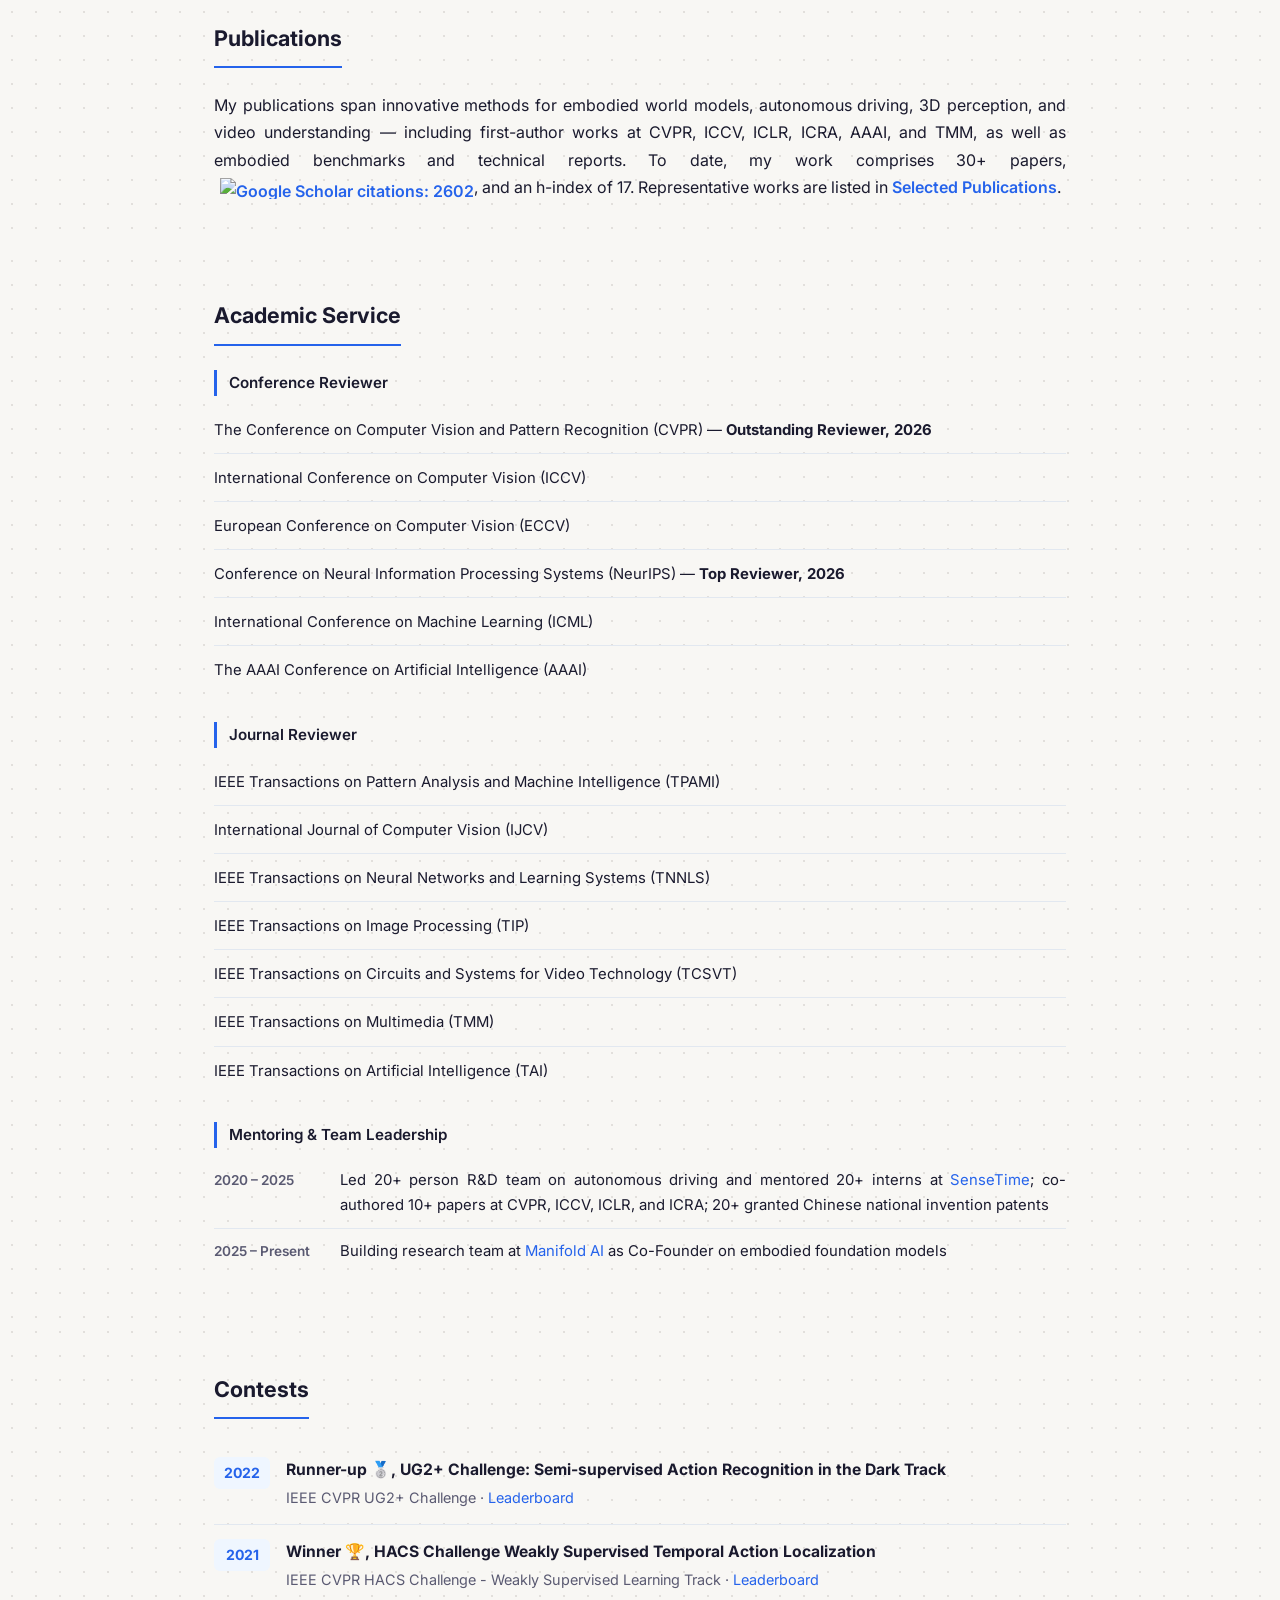
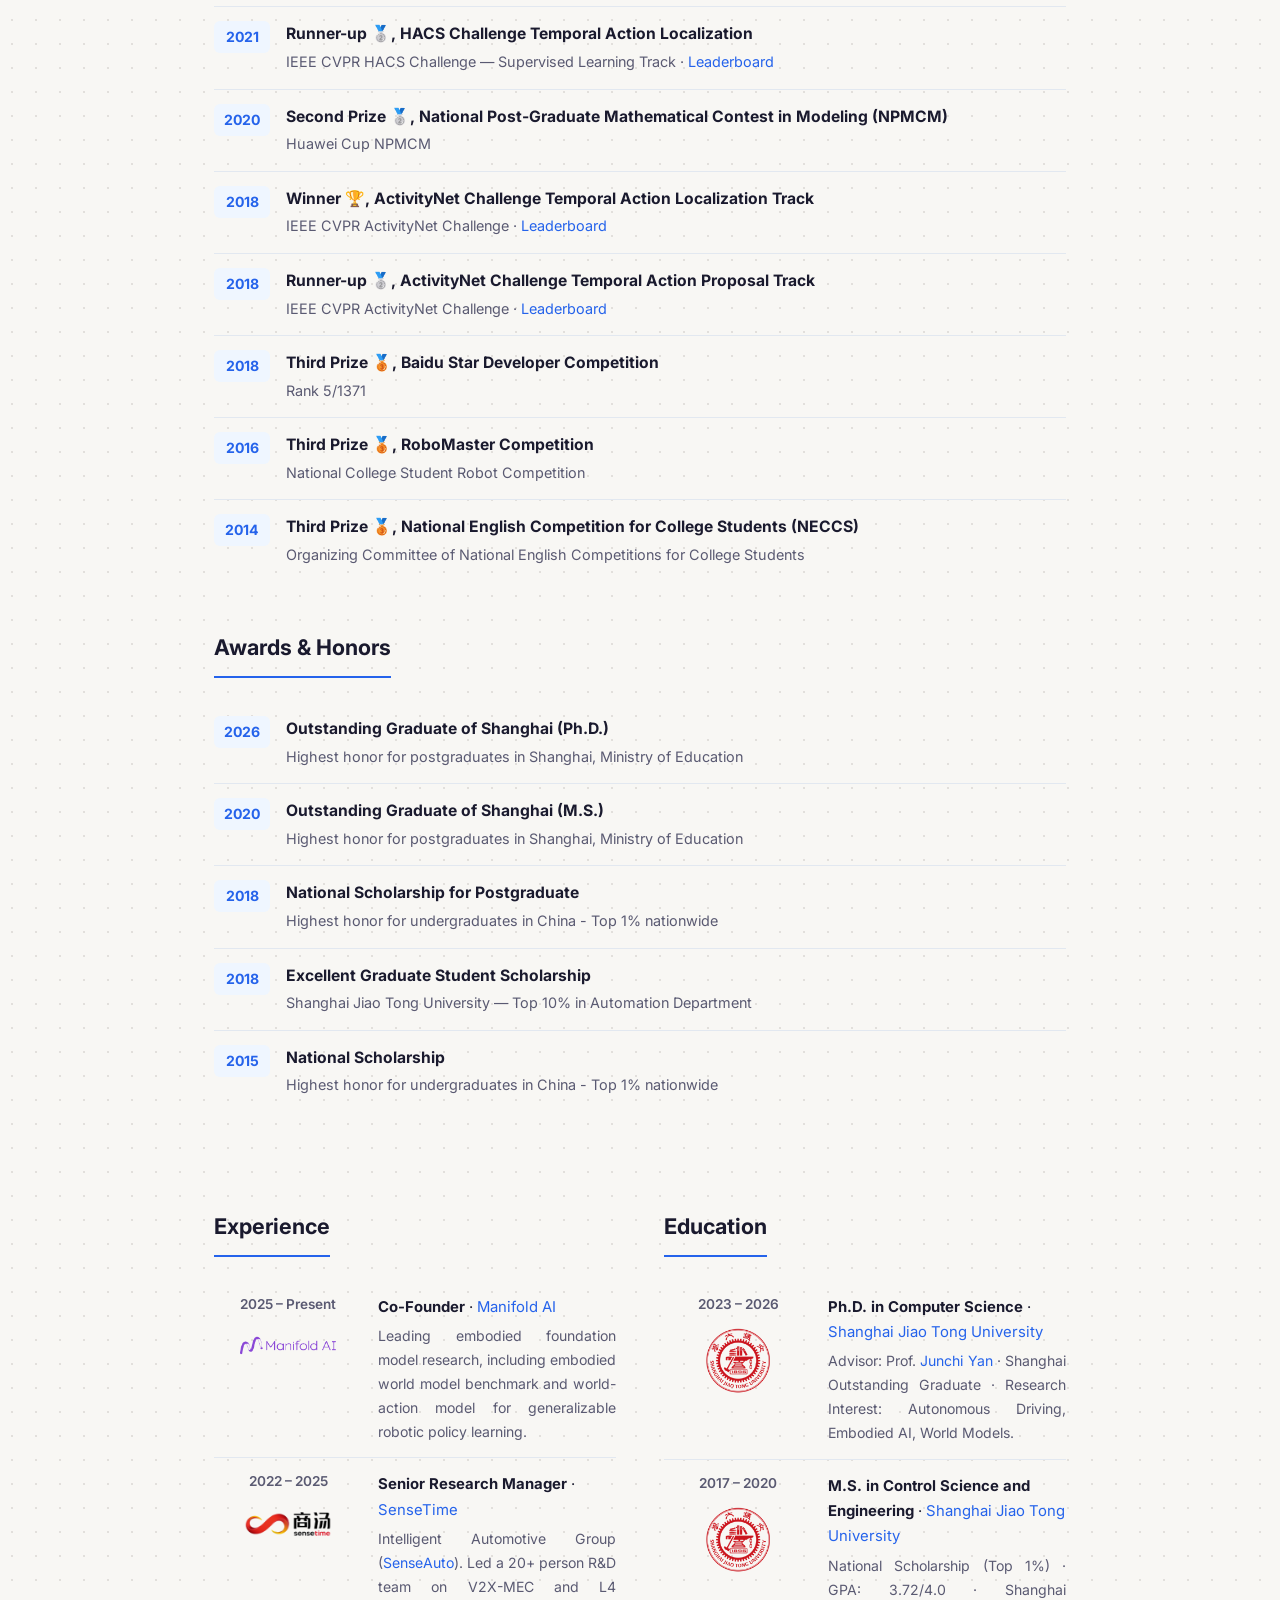
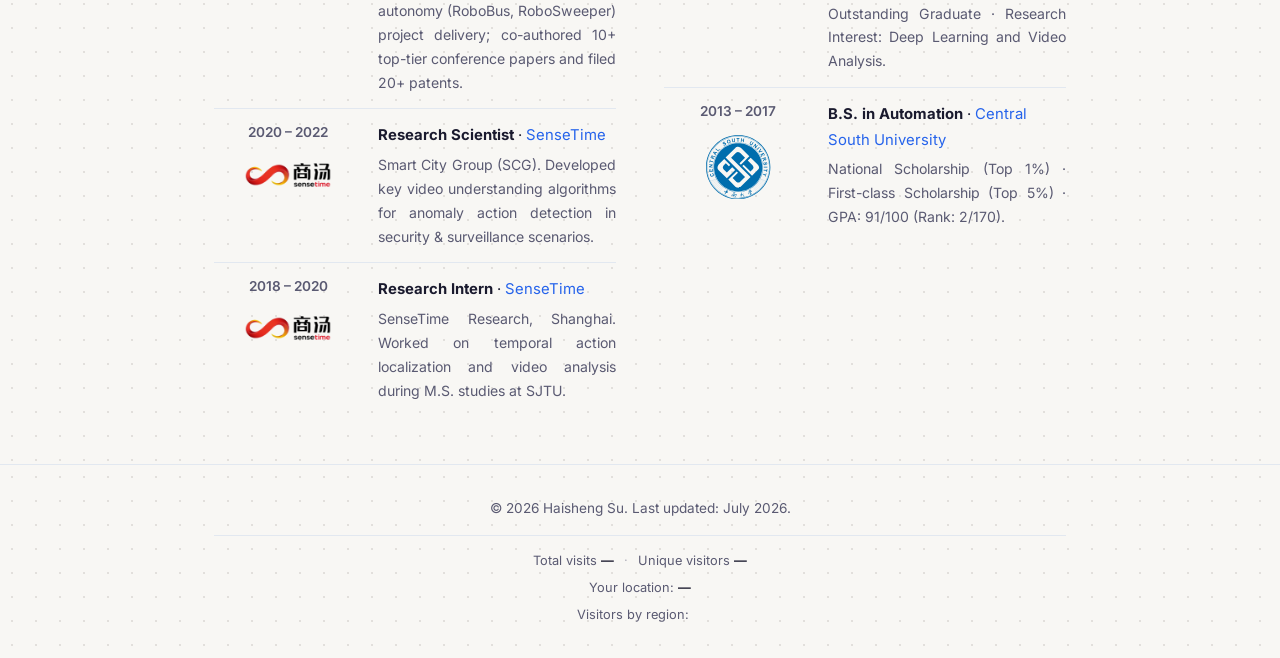
==== commit 4a906832: "update" ====
--- a/index.html
+++ b/index.html
@@ -5,7 +5,7 @@
   <meta name="viewport" content="width=device-width, initial-scale=1.0">
   <meta name="description" content="Haisheng Su - Researcher in Computer Vision, Autonomous Driving, and Embodied AI">
   <meta property="og:title" content="Haisheng Su | Homepage">
-  <meta property="og:description" content="Co-founder @ Manifold AI · Ph.D. @ SJTU · Computer Vision, Embodied AI, Autonomous Driving">
+  <meta property="og:description" content="Co-Founder @ Manifold AI · Ph.D. @ SJTU · Computer Vision, Embodied AI, Autonomous Driving">
   <meta property="og:image" content="assets/avatar.jpg">
   <title>Haisheng Su | Homepage</title>
   <link rel="icon" href="assets/avatar.jpg" type="image/jpeg">
@@ -119,7 +119,7 @@
           <h1>Haisheng Su <span class="name-cn-paren">(</span><span class="name-cn-text">苏海昇</span><span class="name-cn-paren">)</span></h1>
           <div class="hero-bio prose">
             <p>
-              Currently, I am <strong>Co-founder of <a href="https://manifoldai.cn/" target="_blank" rel="noopener">Manifold AI（流形空间）</a></strong>, focusing on interactive world model research
+              Currently, I am <strong>Co-Founder of <a href="https://manifoldai.cn/" target="_blank" rel="noopener">Manifold AI（流形空间）</a></strong>, focusing on interactive world model research
               and its applications in embodied systems.
               I obtained my Ph.D. degree from
               <strong><a href="https://www.sjtu.edu.cn/" target="_blank" rel="noopener">Shanghai Jiao Tong University</a></strong>, advised by Prof. <a href="https://scholar.google.com/citations?user=ga230VoAAAAJ&amp;hl=en" target="_blank" rel="noopener">Junchi Yan</a> @ <a href="https://thinklab.sjtu.edu.cn/" target="_blank" rel="noopener">ReThinkLab</a>.
@@ -637,7 +637,7 @@
             </li>
             <li class="service-item">
               <span class="service-year">2025 – Present</span>
-              <span class="service-content">Building research team at <a href="https://manifoldai.cn/" target="_blank" rel="noopener">Manifold AI</a> as Co-founder on embodied foundation models</span>
+              <span class="service-content">Building research team at <a href="https://manifoldai.cn/" target="_blank" rel="noopener">Manifold AI</a> as Co-Founder on embodied foundation models</span>
             </li>
           </ul>
         </div>
@@ -771,7 +771,7 @@
                 <img class="timeline-logo timeline-logo--wide" src="assets/logos/manifold-ai.png" alt="Manifold AI logo" width="96" height="44" loading="lazy">
               </div>
               <div class="timeline-content">
-                <strong>Co-founder</strong> · <a href="https://manifoldai.cn/" target="_blank" rel="noopener">Manifold AI</a>
+                <strong>Co-Founder</strong> · <a href="https://manifoldai.cn/" target="_blank" rel="noopener">Manifold AI</a>
                 <p>Leading embodied foundation model research, including embodied world model benchmark and world-action model for generalizable robotic policy learning.</p>
               </div>
             </li>
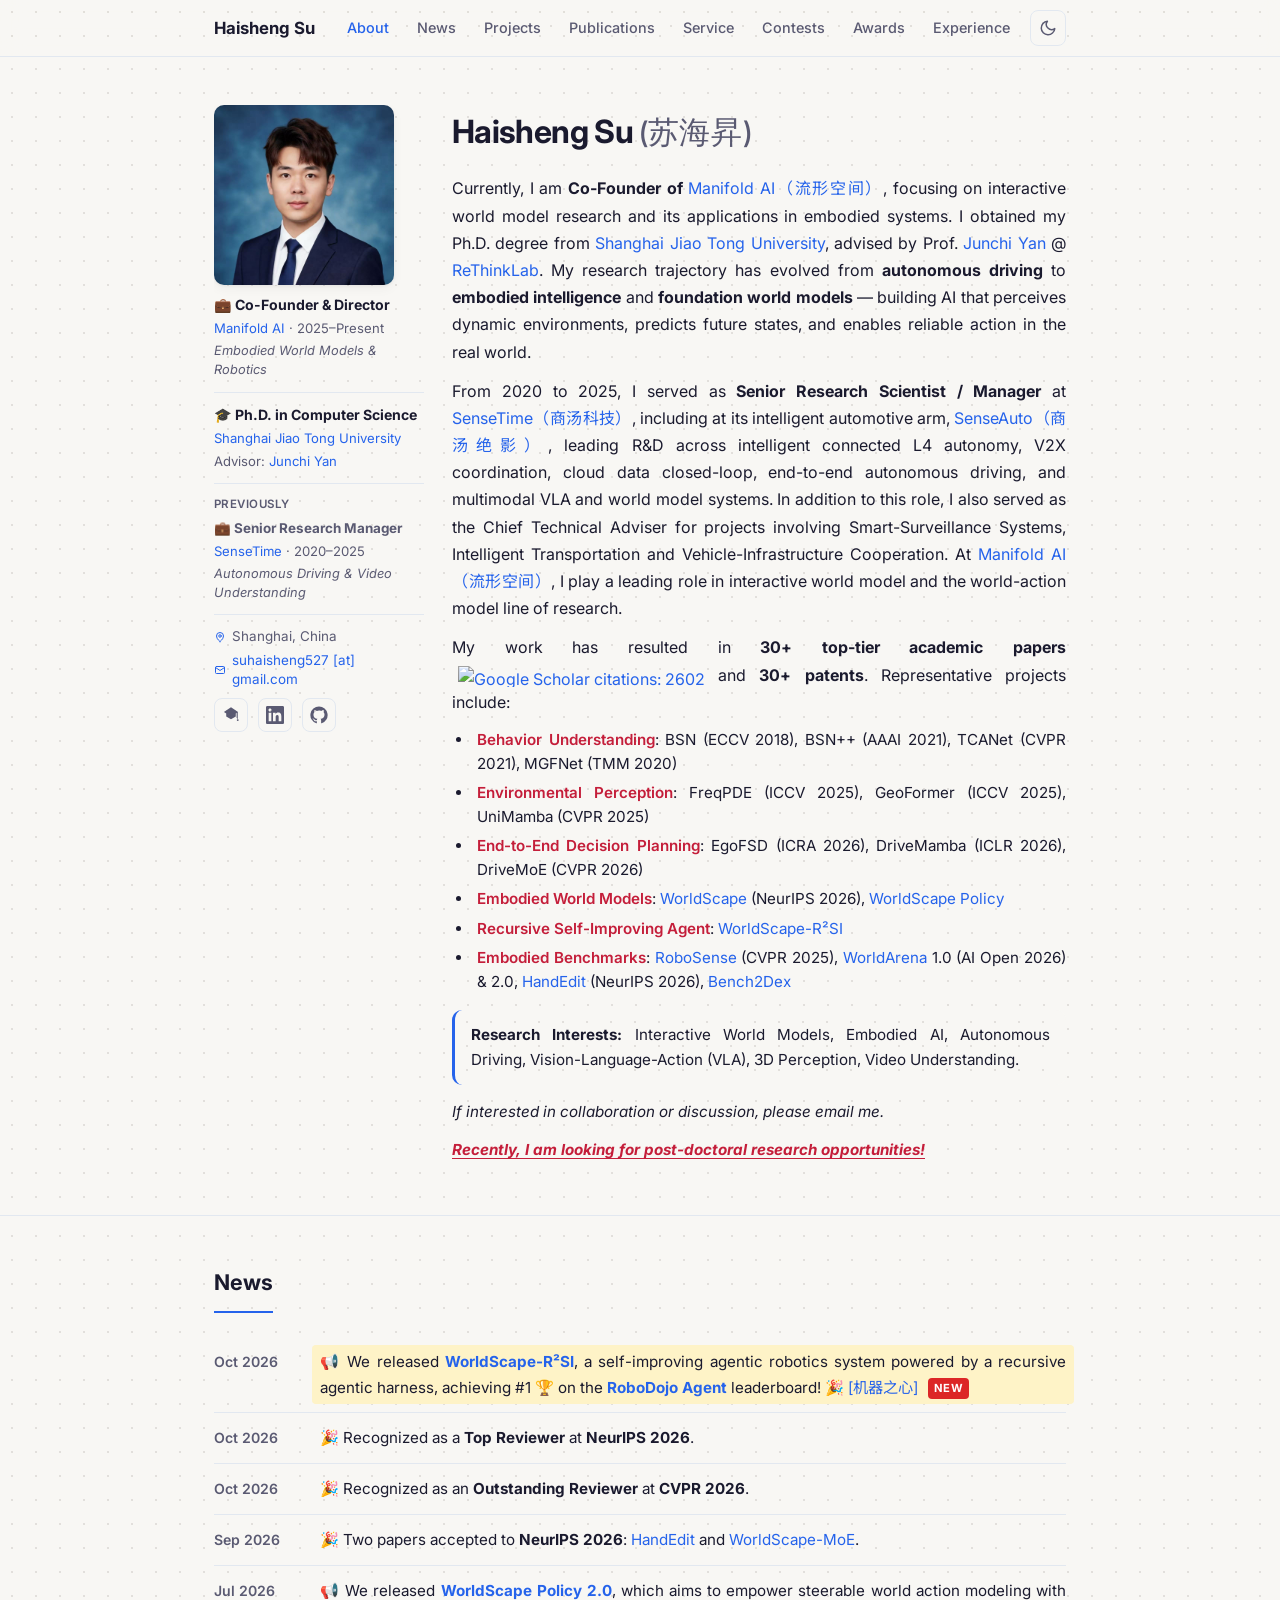
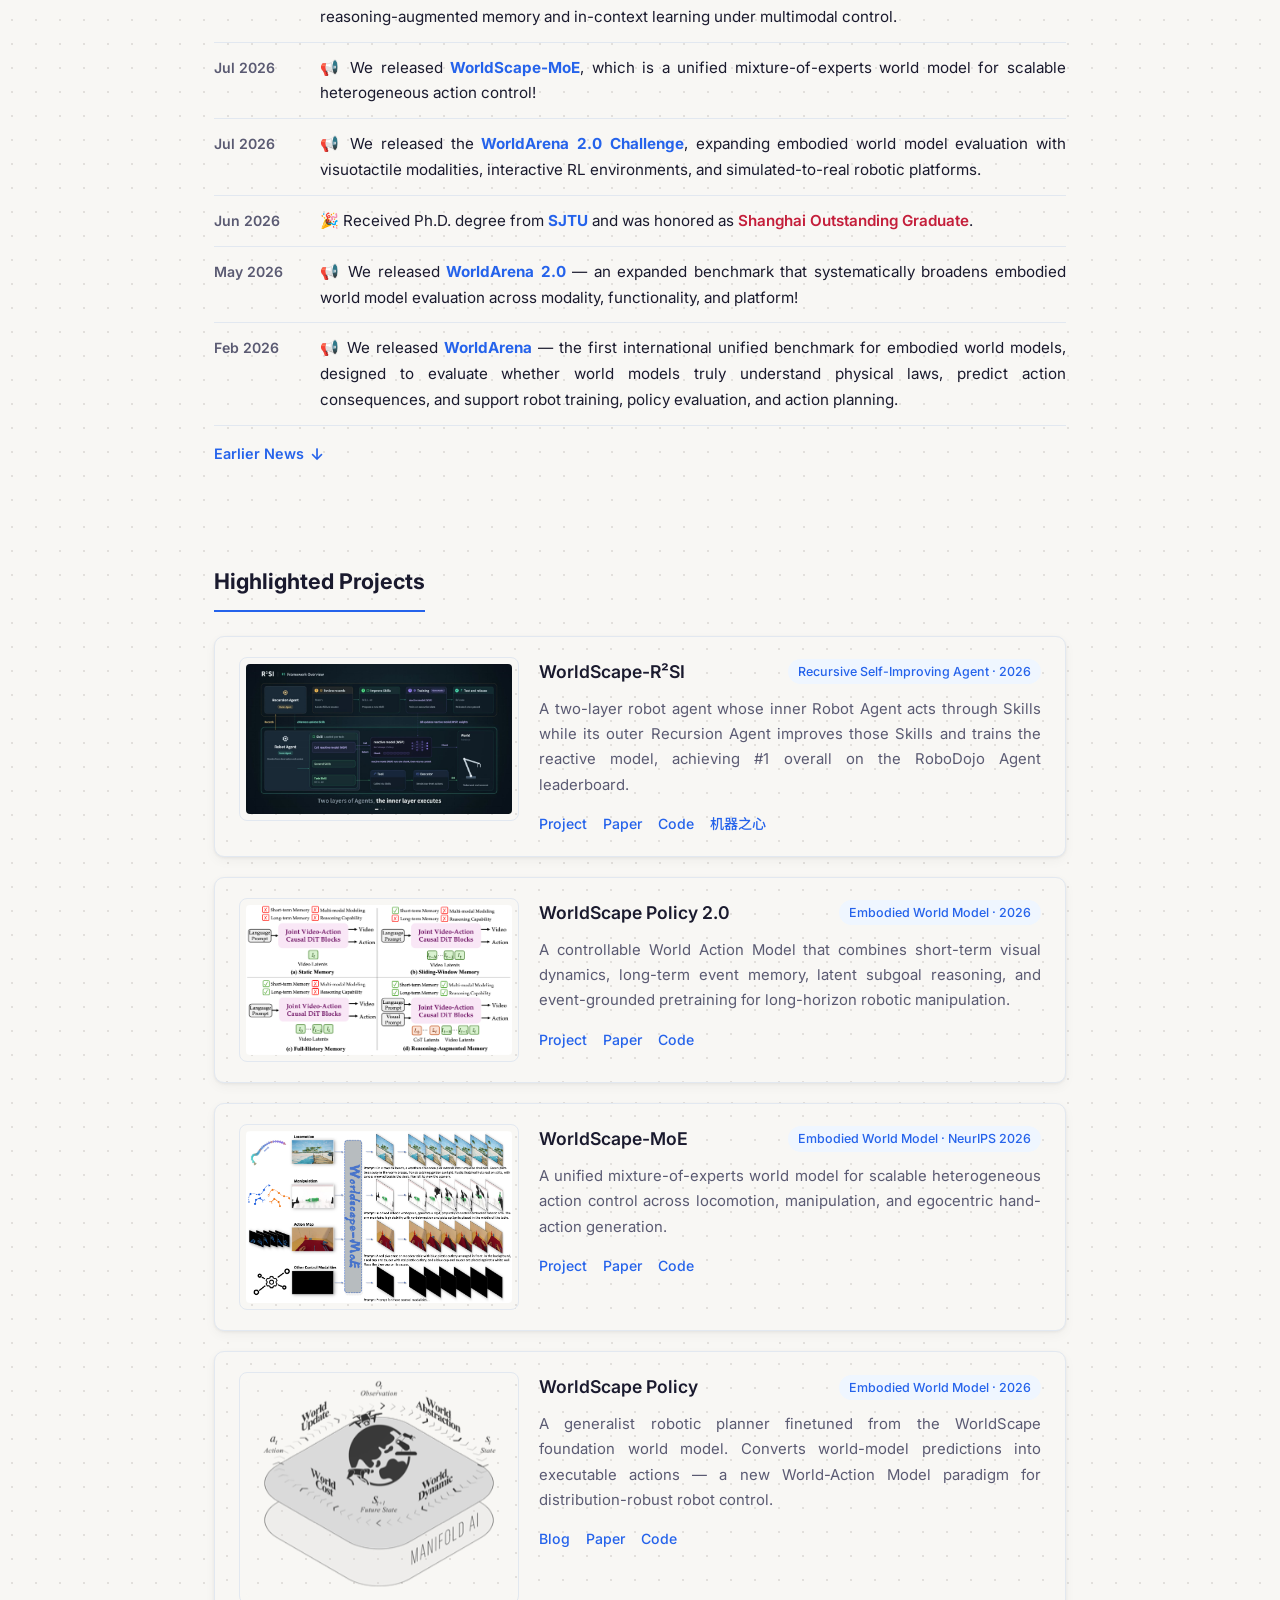
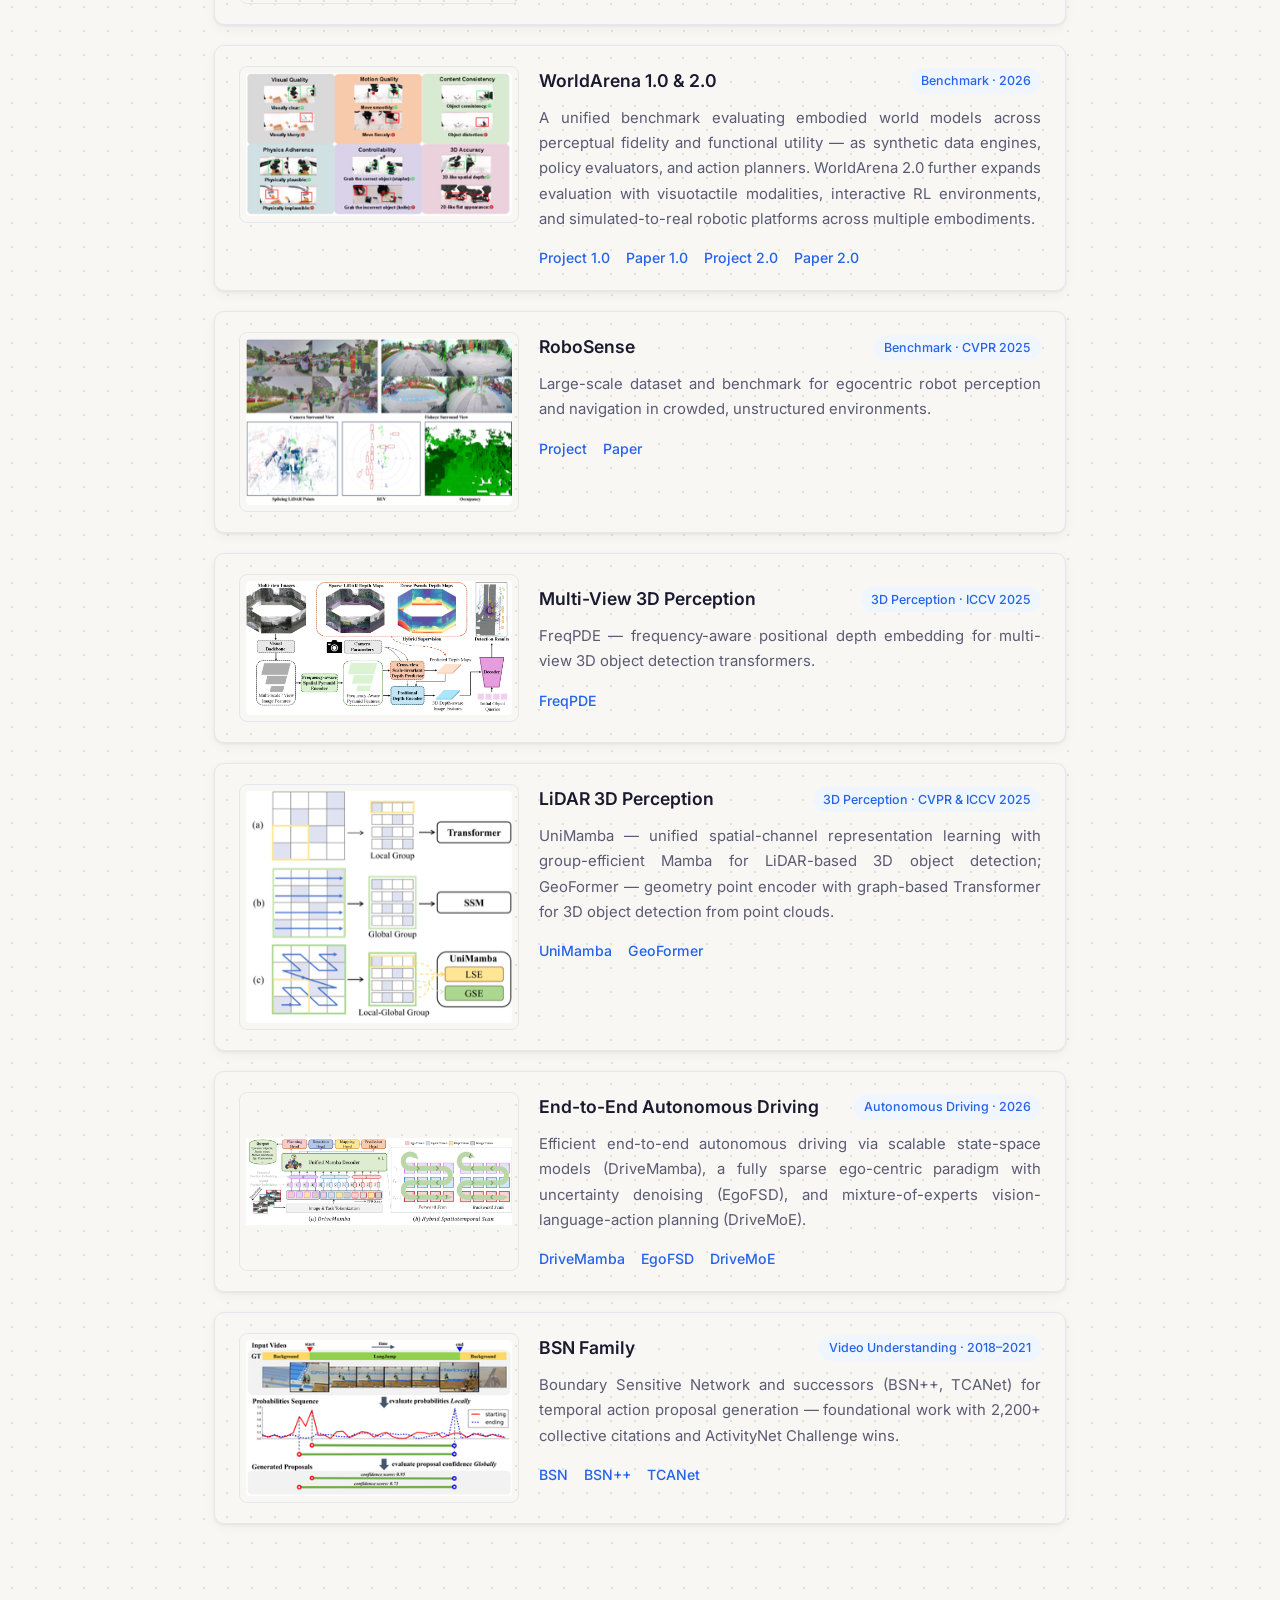
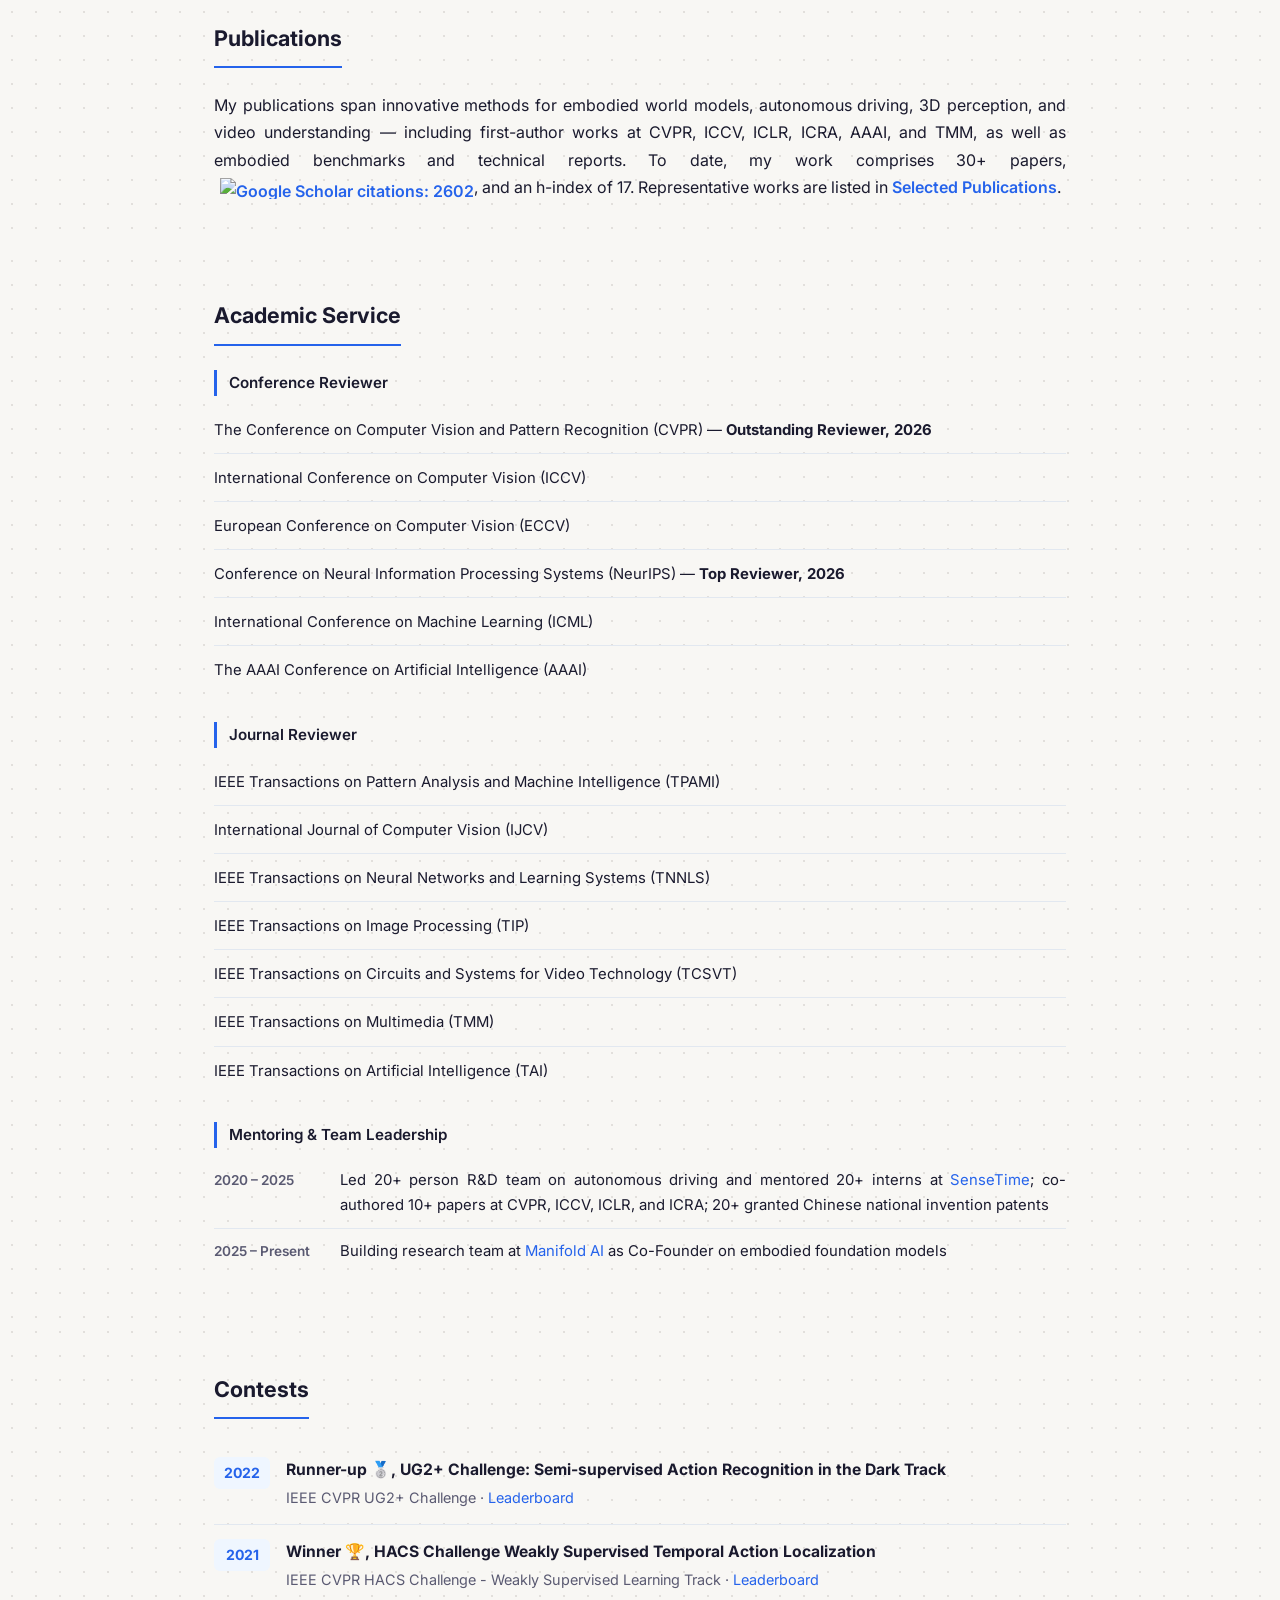
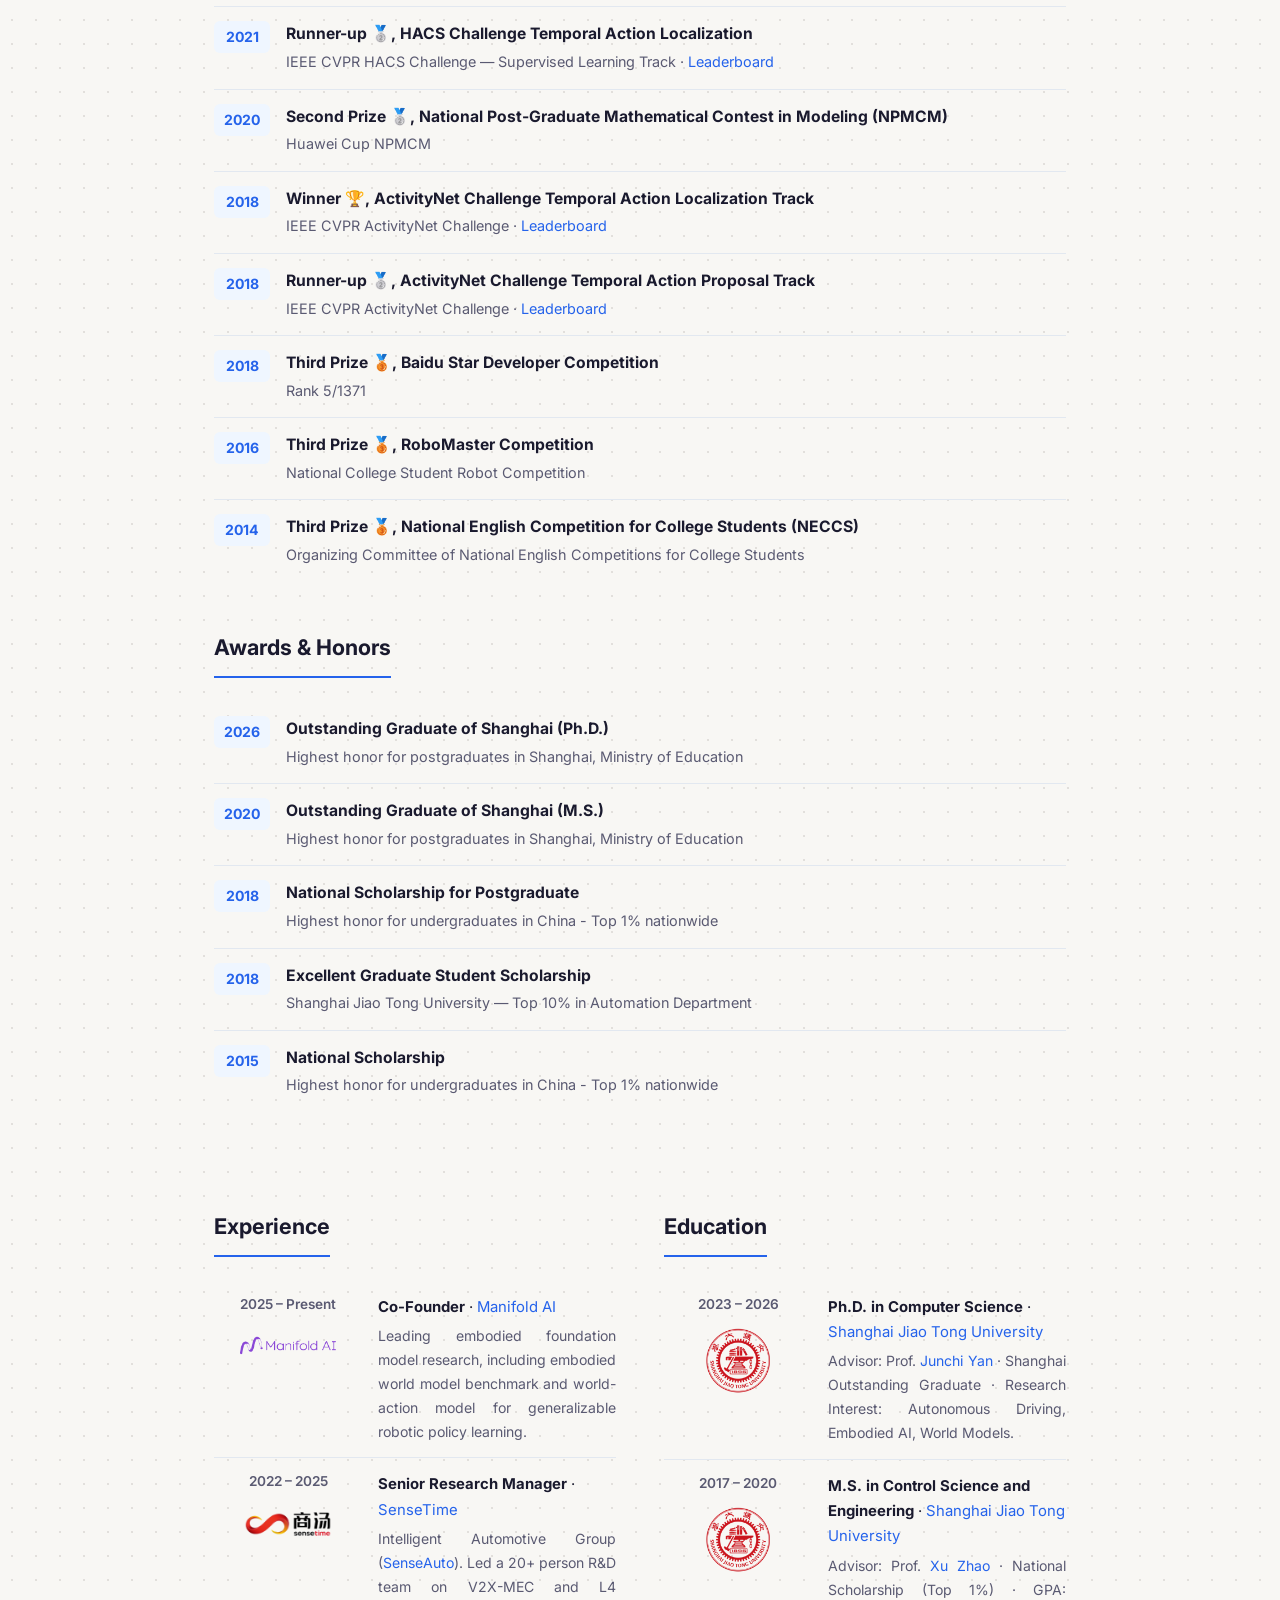
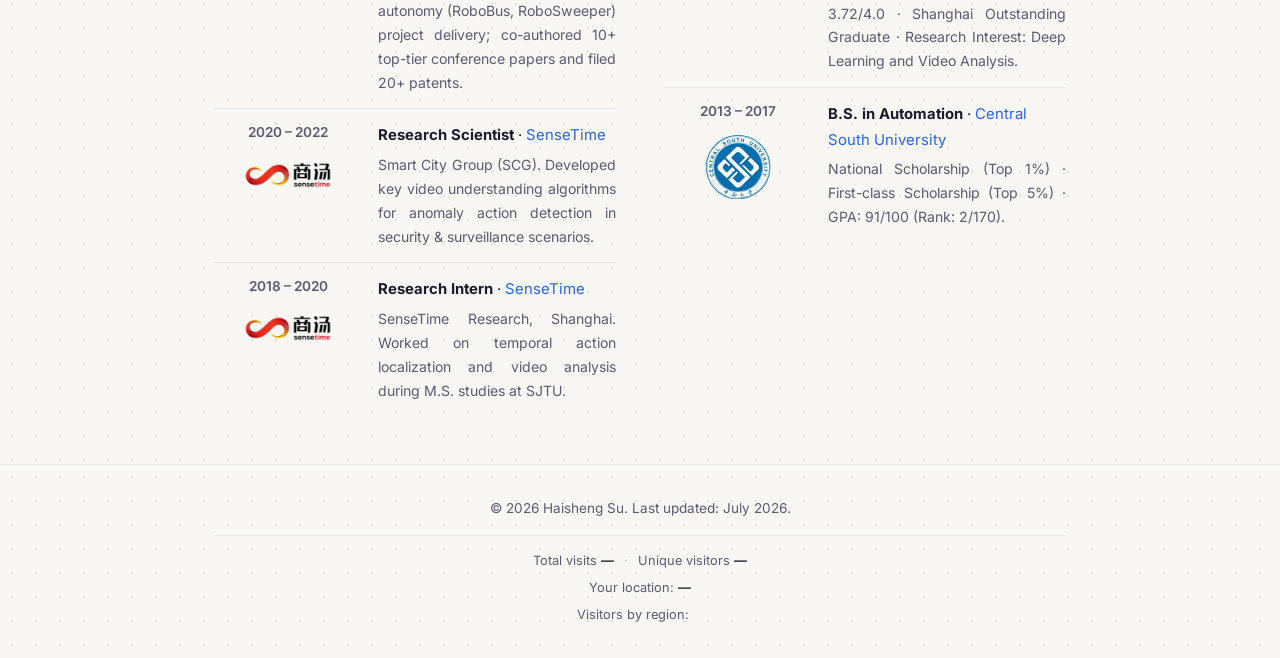
==== commit b194f9b9: "update" ====
--- a/index.html
+++ b/index.html
@@ -827,7 +827,7 @@
               </div>
               <div class="timeline-content">
                 <strong>M.S. in Control Science and Engineering</strong> · <a href="https://www.sjtu.edu.cn/" target="_blank" rel="noopener">Shanghai Jiao Tong University</a>
-                <p>National Scholarship (Top 1%) · GPA: 3.72/4.0 · Shanghai Outstanding Graduate · Research Interest: Deep Learning and Video Analysis.</p>
+                <p>Advisor: Prof. <a href="https://cvl.sjtu.edu.cn/show/50" target="_blank" rel="noopener">Xu Zhao</a> · National Scholarship (Top 1%) · GPA: 3.72/4.0 · Shanghai Outstanding Graduate · Research Interest: Deep Learning and Video Analysis.</p>
               </div>
             </li>
             <li class="timeline-item">
